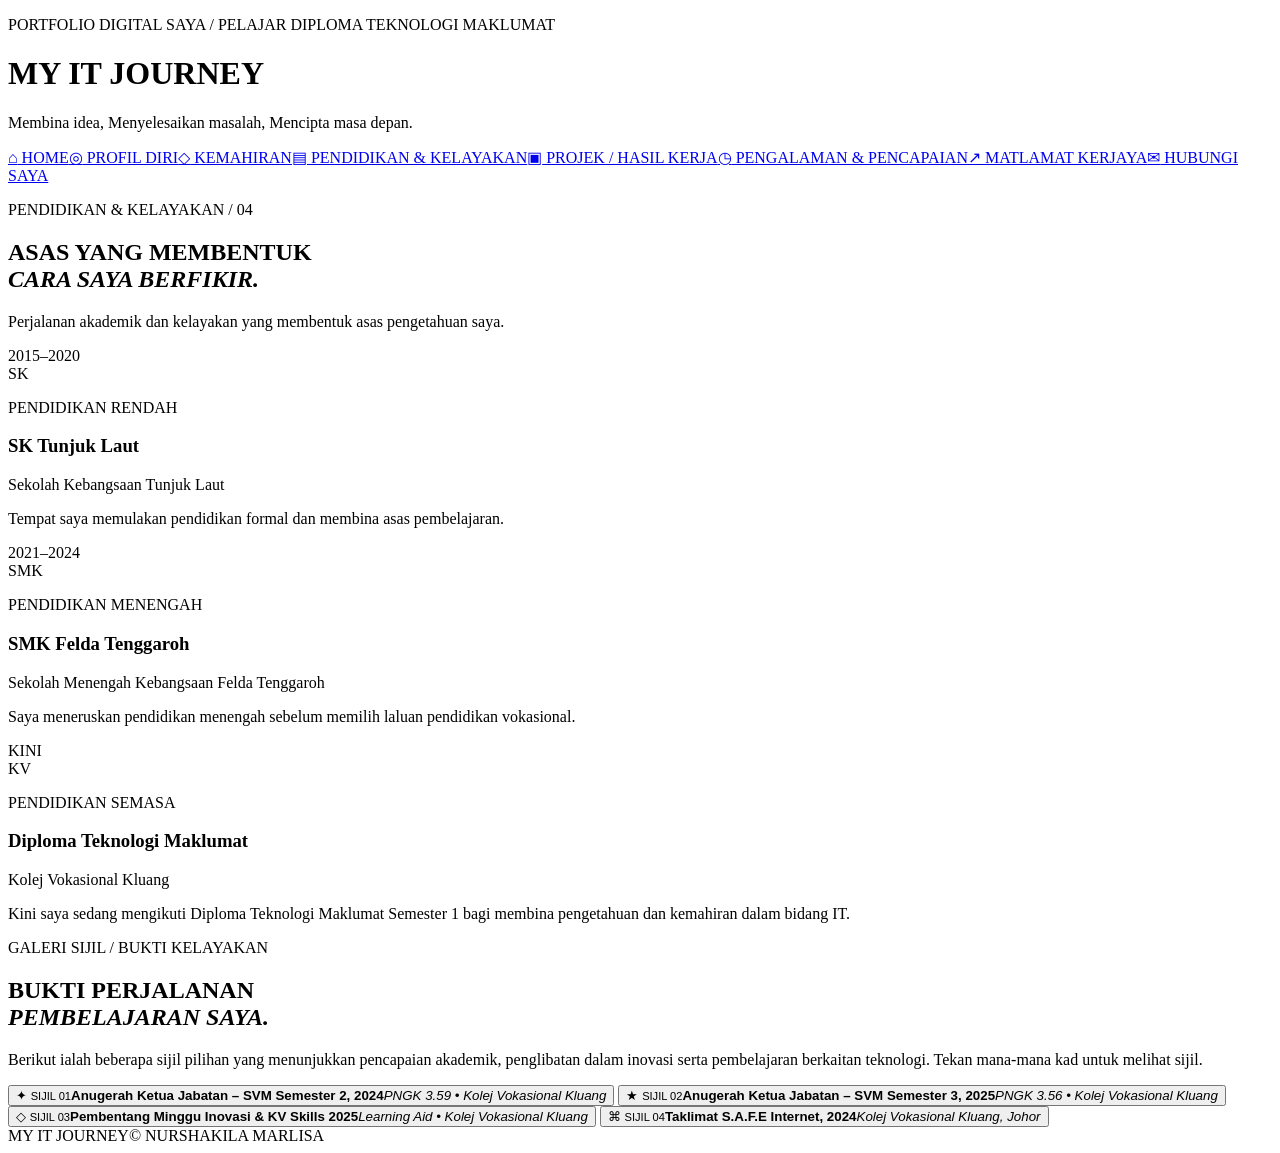
==== pendidikan.html @ 0b9fe122 "Upload My IT Journey portfolio" ====
<!DOCTYPE html>
<html lang="ms">
<head><meta charset="UTF-8"><meta name="viewport" content="width=device-width, initial-scale=1.0"><meta name="description" content="Pendidikan dan kelayakan MY IT JOURNEY."><title>MY IT JOURNEY | Pendidikan</title><script data-theme-bootstrap>
    try {
      const saved = localStorage.getItem('my-it-journey-theme');
      document.documentElement.dataset.theme = saved === 'dark' ? 'dark' : 'light';
    } catch (_) { document.documentElement.dataset.theme = 'light'; }
  </script>
  <link rel="stylesheet" href="css/style.css"></head>
<body>
  <!-- Banner dan navigasi konsisten -->
  <header class="site-banner"><div class="banner-grid"></div><div class="banner-content"><p class="eyebrow">PORTFOLIO DIGITAL SAYA / PELAJAR DIPLOMA TEKNOLOGI MAKLUMAT</p><h1>MY IT JOURNEY</h1><p class="banner-tagline">Membina idea, Menyelesaikan masalah, Mencipta masa depan.</p></div></header>
  <nav class="floating-nav" aria-label="Navigasi utama"><a href="index.html"><span>⌂</span> HOME</a><a href="profil.html"><span>◎</span> PROFIL DIRI</a><a href="kemahiran.html"><span>◇</span> KEMAHIRAN</a><a class="active" href="pendidikan.html"><span>▤</span> PENDIDIKAN &amp; KELAYAKAN</a><a href="projek.html"><span>▣</span> PROJEK / HASIL KERJA</a><a href="pengalaman.html"><span>◷</span> PENGALAMAN &amp; PENCAPAIAN</a><a href="kerjaya.html"><span>↗</span> MATLAMAT KERJAYA</a><a href="hubungi.html"><span>✉</span> HUBUNGI SAYA</a></nav>
  <main><section class="page-intro page-shell"><p class="section-kicker">PENDIDIKAN &amp; KELAYAKAN / 04</p><h2>ASAS YANG MEMBENTUK<br><em>CARA SAYA BERFIKIR.</em></h2><p class="lead narrow">Perjalanan akademik dan kelayakan yang membentuk asas pengetahuan saya.</p></section>
    <section class="page-shell timeline education-timeline">
      <article class="timeline-item"><span class="timeline-dot"></span><div class="timeline-year">2015–2020</div><div class="timeline-content certificate-card"><span class="certificate-mark">SK</span><p class="section-kicker">PENDIDIKAN RENDAH</p><h3>SK Tunjuk Laut</h3><p>Sekolah Kebangsaan Tunjuk Laut</p><p class="muted">Tempat saya memulakan pendidikan formal dan membina asas pembelajaran.</p></div></article>
      <article class="timeline-item"><span class="timeline-dot"></span><div class="timeline-year">2021–2024</div><div class="timeline-content certificate-card"><span class="certificate-mark">SMK</span><p class="section-kicker">PENDIDIKAN MENENGAH</p><h3>SMK Felda Tenggaroh</h3><p>Sekolah Menengah Kebangsaan Felda Tenggaroh</p><p class="muted">Saya meneruskan pendidikan menengah sebelum memilih laluan pendidikan vokasional.</p></div></article>
      <article class="timeline-item"><span class="timeline-dot"></span><div class="timeline-year">KINI</div><div class="timeline-content certificate-card"><span class="certificate-mark">KV</span><p class="section-kicker">PENDIDIKAN SEMASA</p><h3>Diploma Teknologi Maklumat</h3><p>Kolej Vokasional Kluang</p><p class="muted">Kini saya sedang mengikuti Diploma Teknologi Maklumat Semester 1 bagi membina pengetahuan dan kemahiran dalam bidang IT.</p></div></article>
    </section>
  
    <section class="page-shell certificate-gallery-section" aria-labelledby="certificateGalleryTitle">
      <div class="certificate-gallery-head">
        <div>
          <p class="section-kicker">GALERI SIJIL / BUKTI KELAYAKAN</p>
          <h2 id="certificateGalleryTitle">BUKTI PERJALANAN<br><em>PEMBELAJARAN SAYA.</em></h2>
        </div>
        <p class="lead">Berikut ialah beberapa sijil pilihan yang menunjukkan pencapaian akademik, penglibatan dalam inovasi serta pembelajaran berkaitan teknologi. Tekan mana-mana kad untuk melihat sijil.</p>
      </div>
      <div class="certificate-gallery-grid">
        <button class="certificate-preview-card" type="button" data-cert-preview data-cert-title="Anugerah Ketua Jabatan – SVM Semester 2, 2024" data-cert-kind="AKADEMIK" data-cert-image="images/cert-anugerah-ketua-jabatan-s2-2024.jpg" data-cert-desc="Anugerah bagi kecemerlangan akademik dalam Penilaian SVM Semester 2, 2024 dengan Purata Nilai Gred Kumulatif Keseluruhan 3.59.">
          <span class="certificate-preview-icon">✦</span>
          <span><small>SIJIL 01</small><strong>Anugerah Ketua Jabatan – SVM Semester 2, 2024</strong><em>PNGK 3.59 • Kolej Vokasional Kluang</em></span>
        </button>
        <button class="certificate-preview-card" type="button" data-cert-preview data-cert-title="Anugerah Ketua Jabatan – SVM Semester 3, 2025" data-cert-kind="AKADEMIK" data-cert-image="images/cert-anugerah-ketua-jabatan-s3-2025.jpg" data-cert-desc="Anugerah bagi kecemerlangan akademik dalam Penilaian SVM Semester 3, 2025 dengan Purata Nilai Gred Kumulatif Keseluruhan 3.56.">
          <span class="certificate-preview-icon">★</span>
          <span><small>SIJIL 02</small><strong>Anugerah Ketua Jabatan – SVM Semester 3, 2025</strong><em>PNGK 3.56 • Kolej Vokasional Kluang</em></span>
        </button>
        <button class="certificate-preview-card" type="button" data-cert-preview data-cert-title="Pembentang Minggu Inovasi &amp; KV Skills 2025" data-cert-kind="PENGHARGAAN" data-cert-image="images/cert-pembentang-kv-skills-2025.jpg" data-cert-desc="Sijil penghargaan sebagai pembentang sempena Minggu Inovasi dan KV Skills 2025 dalam bidang Learning Aid pada 23 hingga 26 Jun 2025.">
          <span class="certificate-preview-icon">◇</span>
          <span><small>SIJIL 03</small><strong>Pembentang Minggu Inovasi &amp; KV Skills 2025</strong><em>Learning Aid • Kolej Vokasional Kluang</em></span>
        </button>
        <button class="certificate-preview-card" type="button" data-cert-preview data-cert-title="Taklimat S.A.F.E Internet, 2024" data-cert-kind="TEKNOLOGI" data-cert-image="images/cert-safe-internet-2024.jpg" data-cert-desc="Penyertaan dalam Taklimat S.A.F.E Internet pada 17 Oktober 2024 yang berkaitan dengan keselamatan dan kesedaran penggunaan internet.">
          <span class="certificate-preview-icon">⌘</span>
          <span><small>SIJIL 04</small><strong>Taklimat S.A.F.E Internet, 2024</strong><em>Kolej Vokasional Kluang, Johor</em></span>
        </button>
      </div>
    </section>
  </main><footer class="site-footer"><div class="page-shell footer-inner"><span>MY IT JOURNEY</span><span>© <span data-year></span> NURSHAKILA MARLISA</span></div></footer><script src="js/language.js"></script><script src="js/script.js"></script>
</body></html>
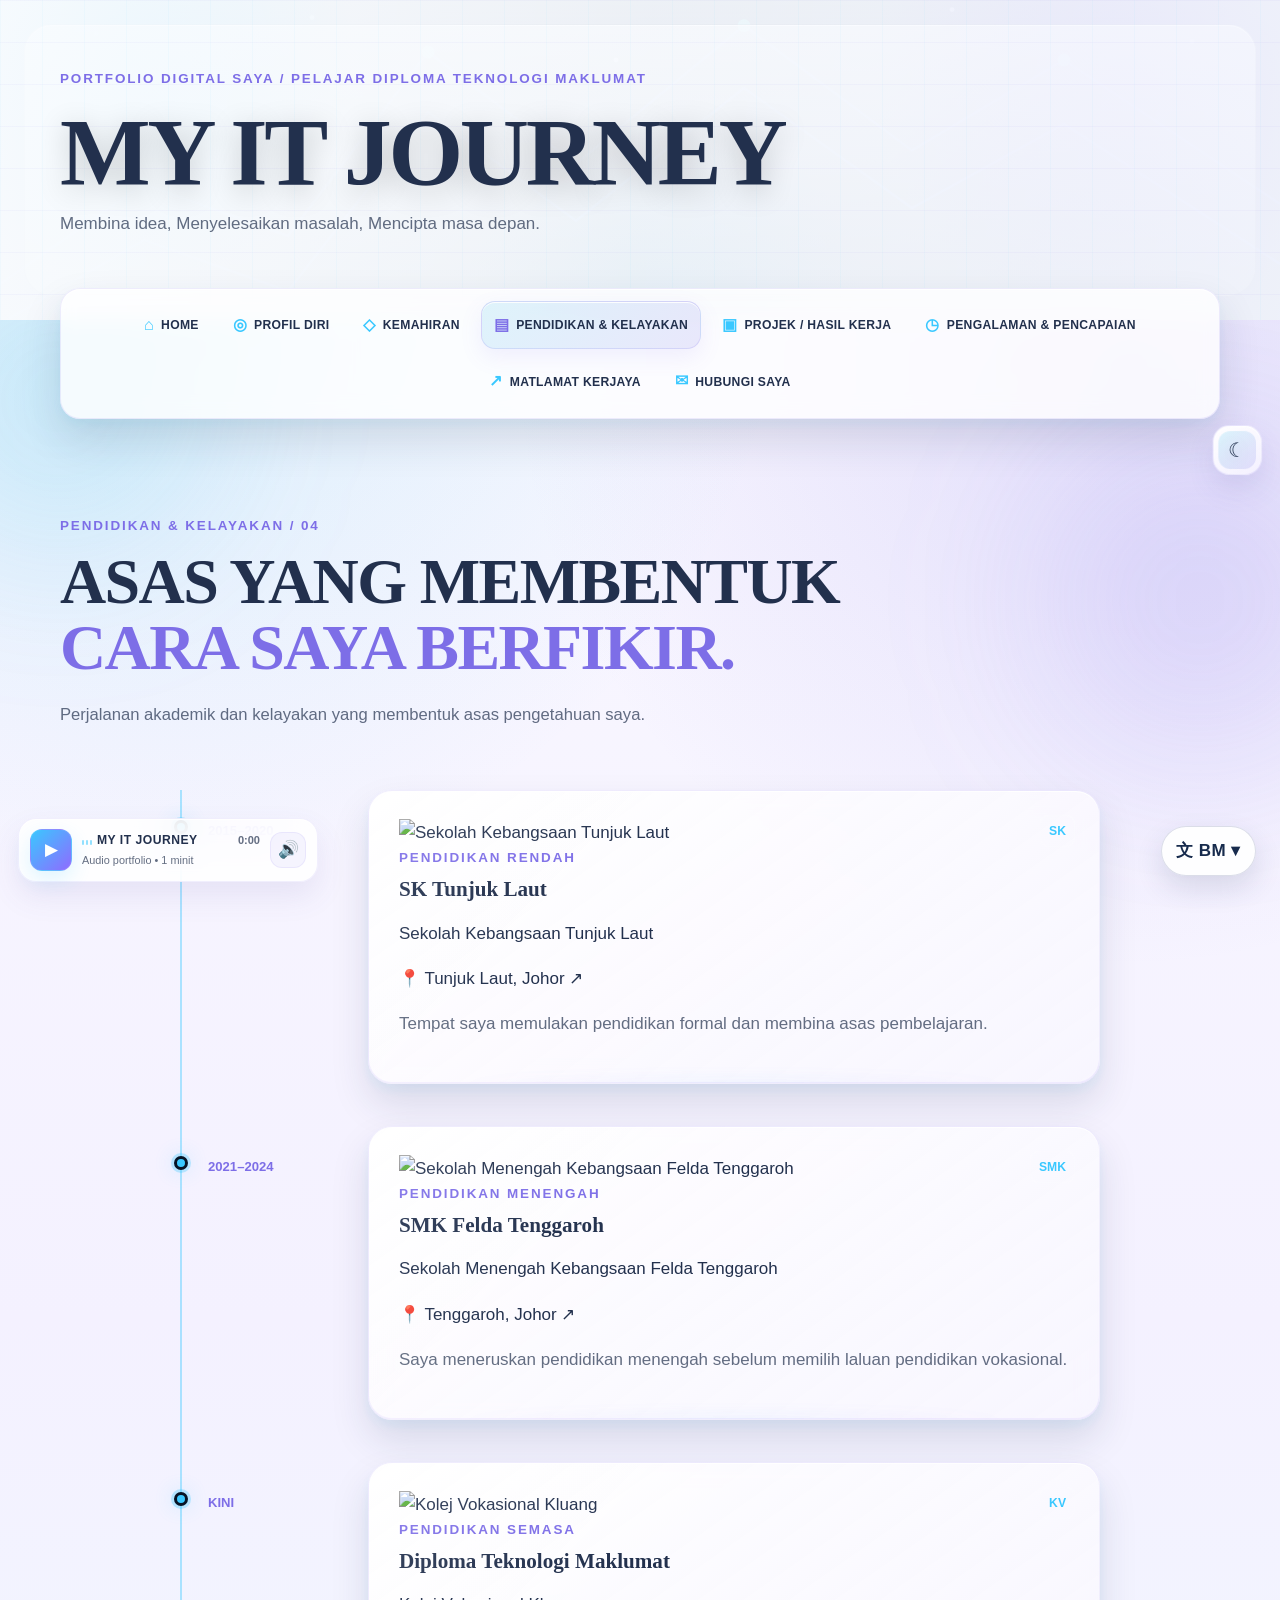
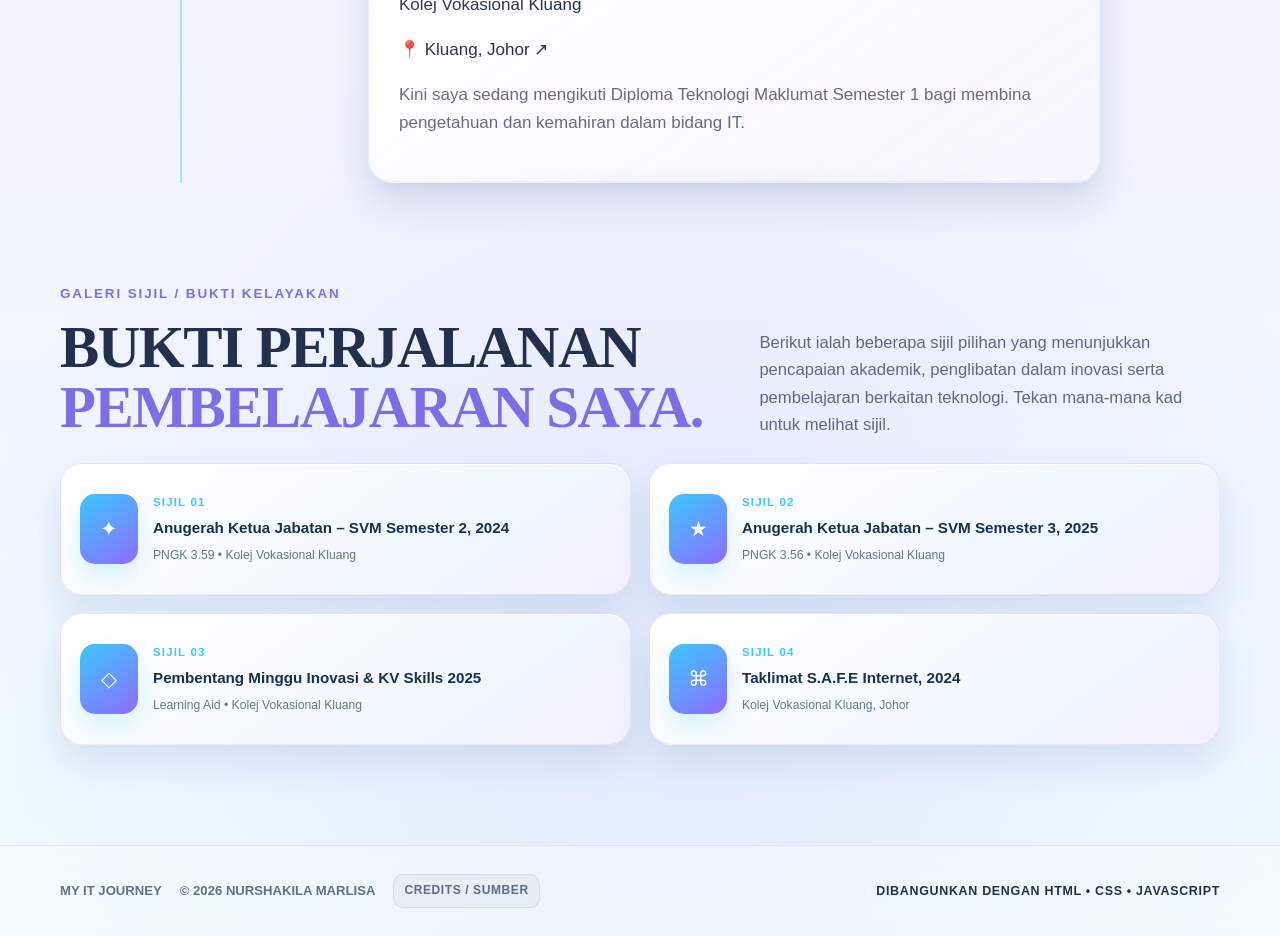
==== commit 6b0cfc2d: "Update bahagian pendidikan" ====
--- a/pendidikan.html
+++ b/pendidikan.html
@@ -13,9 +13,59 @@
   <nav class="floating-nav" aria-label="Navigasi utama"><a href="index.html"><span>⌂</span> HOME</a><a href="profil.html"><span>◎</span> PROFIL DIRI</a><a href="kemahiran.html"><span>◇</span> KEMAHIRAN</a><a class="active" href="pendidikan.html"><span>▤</span> PENDIDIKAN &amp; KELAYAKAN</a><a href="projek.html"><span>▣</span> PROJEK / HASIL KERJA</a><a href="pengalaman.html"><span>◷</span> PENGALAMAN &amp; PENCAPAIAN</a><a href="kerjaya.html"><span>↗</span> MATLAMAT KERJAYA</a><a href="hubungi.html"><span>✉</span> HUBUNGI SAYA</a></nav>
   <main><section class="page-intro page-shell"><p class="section-kicker">PENDIDIKAN &amp; KELAYAKAN / 04</p><h2>ASAS YANG MEMBENTUK<br><em>CARA SAYA BERFIKIR.</em></h2><p class="lead narrow">Perjalanan akademik dan kelayakan yang membentuk asas pengetahuan saya.</p></section>
     <section class="page-shell timeline education-timeline">
-      <article class="timeline-item"><span class="timeline-dot"></span><div class="timeline-year">2015–2020</div><div class="timeline-content certificate-card"><span class="certificate-mark">SK</span><p class="section-kicker">PENDIDIKAN RENDAH</p><h3>SK Tunjuk Laut</h3><p>Sekolah Kebangsaan Tunjuk Laut</p><p class="muted">Tempat saya memulakan pendidikan formal dan membina asas pembelajaran.</p></div></article>
-      <article class="timeline-item"><span class="timeline-dot"></span><div class="timeline-year">2021–2024</div><div class="timeline-content certificate-card"><span class="certificate-mark">SMK</span><p class="section-kicker">PENDIDIKAN MENENGAH</p><h3>SMK Felda Tenggaroh</h3><p>Sekolah Menengah Kebangsaan Felda Tenggaroh</p><p class="muted">Saya meneruskan pendidikan menengah sebelum memilih laluan pendidikan vokasional.</p></div></article>
-      <article class="timeline-item"><span class="timeline-dot"></span><div class="timeline-year">KINI</div><div class="timeline-content certificate-card"><span class="certificate-mark">KV</span><p class="section-kicker">PENDIDIKAN SEMASA</p><h3>Diploma Teknologi Maklumat</h3><p>Kolej Vokasional Kluang</p><p class="muted">Kini saya sedang mengikuti Diploma Teknologi Maklumat Semester 1 bagi membina pengetahuan dan kemahiran dalam bidang IT.</p></div></article>
+      <article class="timeline-item education-item">
+        <span class="timeline-dot"></span>
+        <div class="timeline-year">2015–2020</div>
+        <div class="timeline-content certificate-card education-card">
+          <span class="certificate-mark">SK</span>
+          <div class="education-image-wrap">
+            <img src="images/sk-tunjuk-laut.png" alt="Sekolah Kebangsaan Tunjuk Laut" class="education-image">
+          </div>
+          <div class="education-copy">
+            <p class="section-kicker">PENDIDIKAN RENDAH</p>
+            <h3>SK Tunjuk Laut</h3>
+            <p>Sekolah Kebangsaan Tunjuk Laut</p>
+            <a class="education-location" href="https://www.google.com/maps/place/SK+Tunjuk+Laut,+Kompleks+Pasir+Panjang+Kota+Tinggi,+86810/@2.0067808,103.9590073,17z/data=!4m6!3m5!1s0x31daeb7f4de040b9:0x2f2ecd2aea78443b!8m2!3d2.0067808!4d103.9590073!16s%2Fg%2F1216xf1x?hl=en&g_ep=Eg1tbF8yMDI2MDkwOF8wIOC7DCoASAJQAg%3D%3D" target="_blank" rel="noopener noreferrer">📍 Tunjuk Laut, Johor ↗</a>
+            <p class="muted">Tempat saya memulakan pendidikan formal dan membina asas pembelajaran.</p>
+          </div>
+        </div>
+      </article>
+
+      <article class="timeline-item education-item">
+        <span class="timeline-dot"></span>
+        <div class="timeline-year">2021–2024</div>
+        <div class="timeline-content certificate-card education-card">
+          <span class="certificate-mark">SMK</span>
+          <div class="education-image-wrap">
+            <img src="images/smk-felda-tenggaroh.png" alt="Sekolah Menengah Kebangsaan Felda Tenggaroh" class="education-image">
+          </div>
+          <div class="education-copy">
+            <p class="section-kicker">PENDIDIKAN MENENGAH</p>
+            <h3>SMK Felda Tenggaroh</h3>
+            <p>Sekolah Menengah Kebangsaan Felda Tenggaroh</p>
+            <a class="education-location" href="https://www.google.com/maps/place/Sekolah+Menengah+Kebangsaan+(FELDA)+Tenggaroh,+Jln+Bunga+Raya,+Felda+Tenggaroh+2,+86810+Mersing,+Johor/@2.0791484,103.9468756,17z/data=!4m6!3m5!1s0x31daea82dab72ebd:0xd5f2c01fc66dd6e0!8m2!3d2.0791484!4d103.9468756!16s%2Fg%2F1ptxfbc52?hl=en&g_ep=Eg1tbF8yMDI2MDkyMF8wIOC7DCoASAJQAg%3D%3D" target="_blank" rel="noopener noreferrer">📍 Tenggaroh, Johor ↗</a>
+            <p class="muted">Saya meneruskan pendidikan menengah sebelum memilih laluan pendidikan vokasional.</p>
+          </div>
+        </div>
+      </article>
+
+      <article class="timeline-item education-item">
+        <span class="timeline-dot"></span>
+        <div class="timeline-year">KINI</div>
+        <div class="timeline-content certificate-card education-card">
+          <span class="certificate-mark">KV</span>
+          <div class="education-image-wrap">
+            <img src="images/kolej-vokasional-kluang.png" alt="Kolej Vokasional Kluang" class="education-image">
+          </div>
+          <div class="education-copy">
+            <p class="section-kicker">PENDIDIKAN SEMASA</p>
+            <h3>Diploma Teknologi Maklumat</h3>
+            <p>Kolej Vokasional Kluang</p>
+            <a class="education-location" href="https://www.google.com/maps/place/Kolej+Vokasional+Kluang,+KM+3,+Jalan+Mengkibol,+Kampung+Mengkibol,+86000+Kluang,+Johor/@2.0018045,103.3234273,17z/data=!4m6!3m5!1s0x31d06e7aadbeac41:0x160a96bf4531838!8m2!3d2.0018045!4d103.3234273!16s%2Fg%2F1txnlzfb?hl=en&g_ep=Eg1tbF8yMDI2MDkyMF8wIOC7DCoASAJQAg%3D%3D" target="_blank" rel="noopener noreferrer">📍 Kluang, Johor ↗</a>
+            <p class="muted">Kini saya sedang mengikuti Diploma Teknologi Maklumat Semester 1 bagi membina pengetahuan dan kemahiran dalam bidang IT.</p>
+          </div>
+        </div>
+      </article>
     </section>
   
     <section class="page-shell certificate-gallery-section" aria-labelledby="certificateGalleryTitle">
--- a/css/style.css
+++ b/css/style.css
@@ -0,0 +1,4463 @@
+/* =====================================================
+   MY IT JOURNEY — Minimal 3D Tech Style
+   3 warna utama: Navy, Cyan, Violet
+   ===================================================== */
+:root {
+  --navy: #071426;
+  --cyan: #3ac8ff;
+  --violet: #8f6bff;
+  --white: #ffffff;
+  --ink: #e8f3ff;
+  --text-soft: rgba(232, 243, 255, 0.78);
+  --line: rgba(255, 255, 255, 0.11);
+  --glass: rgba(255, 255, 255, 0.08);
+  --glass-strong: rgba(255, 255, 255, 0.14);
+  --shadow: 0 18px 50px rgba(1, 9, 22, 0.46);
+  --shadow-soft: 0 12px 34px rgba(1, 9, 22, 0.32);
+  --radius: 24px;
+  --sans: "Segoe UI", Arial, sans-serif;
+  --heading: Georgia, "Times New Roman", serif;
+}
+
+* { box-sizing: border-box; }
+html { scroll-behavior: smooth; }
+body {
+  margin: 0;
+  min-height: 100vh;
+  color: var(--ink);
+  background:
+    radial-gradient(circle at 14% 12%, rgba(58, 200, 255, 0.22), transparent 24%),
+    radial-gradient(circle at 86% 18%, rgba(143, 107, 255, 0.20), transparent 22%),
+    radial-gradient(circle at 50% 88%, rgba(58, 200, 255, 0.12), transparent 28%),
+    linear-gradient(180deg, #071426 0%, #0a1630 55%, #08121f 100%);
+  font-family: var(--sans);
+  line-height: 1.65;
+}
+body::before,
+body::after {
+  content: "";
+  position: fixed;
+  inset: auto;
+  width: 320px;
+  height: 320px;
+  border-radius: 50%;
+  filter: blur(80px);
+  pointer-events: none;
+  z-index: -1;
+}
+body::before {
+  left: -100px;
+  top: 240px;
+  background: rgba(58, 200, 255, 0.16);
+}
+body::after {
+  right: -80px;
+  top: 440px;
+  background: rgba(143, 107, 255, 0.16);
+}
+
+img { display: block; max-width: 100%; }
+a { color: inherit; text-decoration: none; }
+button, input, textarea { font: inherit; }
+h1, h2, h3, h4, blockquote { font-family: var(--heading); }
+h1, h2, h3, p, a, strong { overflow-wrap: anywhere; }
+
+.page-shell { width: min(1160px, calc(100% - 48px)); margin-inline: auto; }
+
+/* Banner */
+.site-banner {
+  position: relative;
+  min-height: 320px;
+  overflow: hidden;
+  color: var(--white);
+  background:
+    radial-gradient(circle at 15% 20%, rgba(58, 200, 255, 0.20), transparent 18%),
+    radial-gradient(circle at 80% 26%, rgba(143, 107, 255, 0.22), transparent 20%),
+    linear-gradient(135deg, rgba(255, 255, 255, 0.05), rgba(255, 255, 255, 0.02)),
+    var(--navy) url('../images/banner.svg') center/cover no-repeat;
+}
+.site-banner::before {
+  content: "";
+  position: absolute;
+  inset: 24px;
+  border: 1px solid rgba(255,255,255,.08);
+  border-radius: 28px;
+  background: linear-gradient(180deg, rgba(255,255,255,.03), transparent);
+  box-shadow: inset 0 1px 0 rgba(255,255,255,.08);
+}
+.site-banner::after {
+  content: "";
+  position: absolute;
+  inset: 0;
+  background: linear-gradient(95deg, rgba(7,20,38,.95), rgba(7,20,38,.58), rgba(7,20,38,.90));
+}
+.banner-grid {
+  position: absolute;
+  inset: 0;
+  z-index: 1;
+  opacity: .16;
+  background-image:
+    linear-gradient(rgba(255,255,255,.18) 1px, transparent 1px),
+    linear-gradient(90deg, rgba(255,255,255,.18) 1px, transparent 1px);
+  background-size: 42px 42px;
+}
+.banner-content {
+  position: relative;
+  z-index: 2;
+  width: min(1160px, calc(100% - 48px));
+  margin: auto;
+  padding: 68px 0 68px;
+}
+.eyebrow, .section-kicker {
+  margin: 0;
+  color: var(--cyan);
+  font-size: .76rem;
+  font-weight: 800;
+  letter-spacing: .14em;
+  text-transform: uppercase;
+}
+.banner-content h1 {
+  margin: 18px 0 12px;
+  color: var(--white);
+  font-size: clamp(3rem, 8vw, 6rem);
+  line-height: .94;
+  letter-spacing: -.035em;
+  text-shadow: 0 6px 30px rgba(0,0,0,.20);
+}
+.banner-tagline { margin: 0; max-width: 700px; color: rgba(255,255,255,.82); }
+
+/* Floating navigation */
+.floating-nav {
+  position: sticky;
+  top: 12px;
+  z-index: 20;
+  display: flex;
+  flex-wrap: wrap;
+  justify-content: center;
+  gap: 8px;
+  width: min(1160px, calc(100% - 48px));
+  margin: -32px auto 0;
+  padding: 12px;
+  border: 1px solid rgba(255,255,255,.10);
+  border-radius: 20px;
+  background: rgba(8, 20, 36, 0.72);
+  box-shadow: var(--shadow);
+  backdrop-filter: blur(18px);
+}
+.floating-nav a {
+  display: inline-flex;
+  align-items: center;
+  gap: 7px;
+  min-height: 44px;
+  padding: 10px 12px;
+  border: 1px solid transparent;
+  border-radius: 14px;
+  color: rgba(232,243,255,.90);
+  font-size: .67rem;
+  font-weight: 800;
+  letter-spacing: .025em;
+  transition: transform .22s ease, background .22s ease, color .22s ease, border-color .22s ease, box-shadow .22s ease;
+}
+.floating-nav a span { color: var(--cyan); font-size: 1rem; }
+.floating-nav a:hover {
+  background: rgba(255,255,255,.08);
+  border-color: rgba(58,200,255,.22);
+  transform: translateY(-2px);
+  box-shadow: 0 10px 24px rgba(0,0,0,.16);
+}
+.floating-nav a.active {
+  color: var(--white);
+  border-color: rgba(255,255,255,.12);
+  background: linear-gradient(135deg, rgba(58,200,255,.24), rgba(143,107,255,.24));
+  box-shadow: inset 0 1px 0 rgba(255,255,255,.10);
+}
+.floating-nav a.active span { color: var(--white); }
+.nav-toggle {
+  display: none;
+  min-height: 42px;
+  padding: 9px 14px;
+  border: 1px solid rgba(255,255,255,.12);
+  border-radius: 12px;
+  color: var(--white);
+  background: linear-gradient(135deg, rgba(58,200,255,.26), rgba(143,107,255,.22));
+  font-weight: 800;
+  cursor: pointer;
+}
+
+main { overflow: hidden; }
+
+/* Shared typography */
+h2 {
+  margin: 12px 0 20px;
+  color: var(--white);
+  font-size: clamp(2.2rem, 5vw, 4.4rem);
+  line-height: 1.03;
+  letter-spacing: -.025em;
+}
+h2 em { color: var(--cyan); font-style: normal; }
+h3 { margin: 8px 0 12px; color: var(--white); font-size: 1.32rem; line-height: 1.2; }
+.lead { max-width: 760px; margin: 0; color: var(--text-soft); font-size: 1.04rem; }
+.narrow { max-width: 700px; }
+.muted { color: var(--text-soft) !important; }
+
+/* Generic glass cards */
+.info-card, .skill-panel, .goal-card, .project-card, .achievement-card, .contact-card, .contact-form, .certificate-card, .experience-card > div, .audio-panel {
+  border: 1px solid var(--line);
+  border-radius: var(--radius);
+  background: linear-gradient(180deg, rgba(255,255,255,.09), rgba(255,255,255,.05));
+  box-shadow: var(--shadow-soft);
+  backdrop-filter: blur(18px);
+  position: relative;
+  overflow: hidden;
+}
+.info-card::before, .skill-panel::before, .goal-card::before, .project-card::before, .achievement-card::before, .contact-card::before, .contact-form::before, .certificate-card::before, .experience-card > div::before, .audio-panel::before {
+  content: "";
+  position: absolute;
+  inset: 0;
+  background: linear-gradient(135deg, rgba(255,255,255,.12), transparent 35%);
+  pointer-events: none;
+}
+.info-card:hover, .skill-panel:hover, .goal-card:hover, .project-card:hover, .contact-card:hover, .certificate-card:hover, .experience-card > div:hover {
+  transform: translateY(-4px);
+  transition: transform .22s ease, box-shadow .22s ease, border-color .22s ease;
+  border-color: rgba(58,200,255,.18);
+  box-shadow: var(--shadow);
+}
+
+/* Home */
+.hero-section {
+  display: grid;
+  grid-template-columns: minmax(0, 1.08fr) minmax(300px, .92fr);
+  gap: 72px;
+  align-items: center;
+  padding-top: 96px;
+  padding-bottom: 88px;
+}
+.home-name {
+  margin: 12px 0 22px;
+  color: var(--white);
+  font-size: clamp(3rem, 7vw, 5.5rem);
+  font-weight: 700;
+  line-height: .95;
+}
+.hero-introduction { max-width: 700px; }
+.button-row { display: flex; flex-wrap: wrap; gap: 12px; margin-top: 30px; }
+.button {
+  display: inline-flex;
+  align-items: center;
+  justify-content: center;
+  gap: 12px;
+  min-height: 46px;
+  padding: 10px 18px;
+  border: 1px solid transparent;
+  border-radius: 14px;
+  cursor: pointer;
+  font-size: .76rem;
+  font-weight: 800;
+  letter-spacing: .025em;
+  transition: transform .2s ease, box-shadow .2s ease, background .2s ease, border-color .2s ease;
+}
+.button:hover { transform: translateY(-3px); box-shadow: var(--shadow-soft); }
+.button-primary {
+  color: var(--white);
+  background: linear-gradient(135deg, var(--cyan), var(--violet));
+  box-shadow: 0 12px 26px rgba(58,200,255,.16);
+}
+.button-quiet {
+  color: var(--ink);
+  border-color: rgba(255,255,255,.12);
+  background: rgba(255,255,255,.06);
+}
+.button-small { min-height: 40px; padding: 8px 13px; font-size: .70rem; }
+
+.profile-hero { max-width: 430px; margin-left: auto; }
+.image-frame { position: relative; overflow: hidden; border-radius: 30px; box-shadow: var(--shadow); }
+.profile-frame {
+  padding: 9px;
+  background: linear-gradient(135deg, rgba(58,200,255,.90), rgba(143,107,255,.90));
+}
+.profile-frame::before {
+  content: "";
+  position: absolute;
+  width: 120px;
+  height: 120px;
+  top: -28px;
+  right: -28px;
+  border-radius: 50%;
+  background: rgba(255,255,255,.18);
+  filter: blur(8px);
+}
+.profile-frame img {
+  width: 100%;
+  aspect-ratio: 4 / 5;
+  object-fit: cover;
+  border-radius: 22px;
+  background: #dfe8f8;
+}
+.name-plate {
+  display: flex;
+  align-items: center;
+  gap: 12px;
+  width: 90%;
+  margin: -24px auto 0;
+  position: relative;
+  z-index: 2;
+  padding: 14px 16px;
+  border: 1px solid rgba(255,255,255,.10);
+  border-radius: 16px;
+  background: rgba(8, 20, 36, 0.75);
+  box-shadow: var(--shadow-soft);
+  backdrop-filter: blur(18px);
+}
+.name-plate strong, .name-plate small { display: block; }
+.name-plate strong { font-size: .85rem; }
+.name-plate small { color: var(--text-soft); font-size: .70rem; }
+.status-dot {
+  flex: 0 0 auto;
+  width: 10px;
+  height: 10px;
+  border-radius: 50%;
+  background: var(--cyan);
+  box-shadow: 0 0 0 6px rgba(58,200,255,.15), 0 0 18px rgba(58,200,255,.38);
+}
+
+.statement-band {
+  position: relative;
+  border-top: 1px solid rgba(255,255,255,.06);
+  border-bottom: 1px solid rgba(255,255,255,.06);
+  background: linear-gradient(180deg, rgba(255,255,255,.06), rgba(255,255,255,.03));
+  backdrop-filter: blur(12px);
+}
+.statement-layout { position: relative; padding: 78px 0; }
+.statement-layout .section-kicker { color: var(--cyan); }
+.statement-layout blockquote {
+  max-width: 950px;
+  margin: 18px 0 0;
+  color: var(--white);
+  font-size: clamp(1.5rem, 3.1vw, 2.9rem);
+  font-weight: 700;
+  line-height: 1.16;
+}
+.line-mark { position: absolute; right: 0; bottom: 25px; color: var(--violet); font-size: 2rem; font-weight: 800; }
+
+.intro-grid {
+  display: grid;
+  grid-template-columns: 1fr 1fr;
+  gap: 56px;
+  padding-top: 90px;
+  padding-bottom: 88px;
+}
+.intro-text { align-self: end; max-width: 520px; color: var(--text-soft); }
+.text-link { display: inline-flex; gap: 10px; margin-top: 14px; padding-bottom: 4px; color: var(--cyan); border-bottom: 2px solid rgba(58,200,255,.45); font-weight: 800; }
+
+.audio-panel {
+  display: grid;
+  grid-template-columns: 1fr minmax(280px, 390px);
+  gap: 32px;
+  align-items: center;
+  margin-bottom: 92px;
+  padding: 30px;
+}
+.audio-panel h2 { margin: 7px 0 8px; font-size: 2.1rem; }
+.audio-panel p { margin: 0; color: var(--text-soft); }
+.audio-panel audio { width: 100%; filter: saturate(1.05); }
+
+/* Inner page intro */
+.page-intro, .career-hero { padding-top: 96px; padding-bottom: 62px; }
+
+/* Cards */
+.card-grid { display: grid; grid-template-columns: repeat(2, minmax(0, 1fr)); gap: 20px; padding-bottom: 96px; }
+.info-card, .skill-panel, .goal-card { padding: 28px; }
+.info-card { min-height: 270px; }
+.info-card p, .goal-card p { color: var(--text-soft); }
+.accent-card {
+  color: var(--white);
+  background: linear-gradient(145deg, rgba(58,200,255,.16), rgba(143,107,255,.18), rgba(255,255,255,.06));
+}
+.accent-card h3 { color: var(--white); }
+.accent-card p, .accent-card dt { color: rgba(255,255,255,.82); }
+.card-number { position: absolute; top: 22px; right: 24px; color: var(--cyan); font-size: .76rem; font-weight: 900; }
+.accent-card .card-number, .accent-card .section-kicker { color: var(--white); }
+.data-list { margin: 24px 0 0; }
+.data-list div { display: flex; justify-content: space-between; gap: 14px; padding: 9px 0; border-bottom: 1px solid rgba(255,255,255,.14); }
+.data-list dt { color: rgba(255,255,255,.72); }
+.data-list dd { margin: 0; text-align: right; font-weight: 700; }
+
+/* Skills */
+.skills-layout { display: grid; grid-template-columns: 1.2fr .8fr; gap: 20px; padding-bottom: 96px; }
+.skills-side { display: grid; gap: 20px; align-content: start; }
+.panel-heading { display: flex; justify-content: space-between; gap: 18px; margin-bottom: 22px; }
+.panel-index { color: var(--cyan); font-size: .72rem; font-weight: 800; }
+.skill-item { position: relative; padding: 15px 0 20px; border-bottom: 1px solid rgba(255,255,255,.10); }
+.skill-item:last-child { border-bottom: 0; }
+.skill-item > div { display: flex; justify-content: space-between; gap: 20px; align-items: center; min-height: 36px; }
+.skill-item strong { font-size: .95rem; }
+.skill-item span { color: var(--text-soft); font-size: .76rem; }
+.skill-item b { position: absolute; right: 0; top: 17px; color: var(--cyan); font-size: .72rem; }
+.skill-item i {
+  display: block;
+  height: 10px;
+  margin-top: 12px;
+  overflow: hidden;
+  border-radius: 999px;
+  background: rgba(255,255,255,.10);
+  box-shadow: inset 0 2px 4px rgba(0,0,0,.18);
+}
+.skill-item i::after {
+  content: "";
+  display: block;
+  width: var(--level);
+  height: 100%;
+  border-radius: inherit;
+  background: linear-gradient(90deg, var(--cyan), var(--violet));
+  box-shadow: 0 0 16px rgba(58,200,255,.24);
+}
+.skill-icon { display: inline-flex; min-width: 40px; color: var(--cyan) !important; font-weight: 900; }
+.tag-cloud { display: flex; flex-wrap: wrap; gap: 9px; margin-top: 16px; }
+.tag-cloud span, .project-tags span {
+  padding: 7px 10px;
+  border: 1px solid rgba(255,255,255,.10);
+  border-radius: 999px;
+  color: var(--ink);
+  background: rgba(255,255,255,.07);
+  font-size: .70rem;
+  font-weight: 700;
+}
+.soft-panel {
+  background: linear-gradient(180deg, rgba(255,255,255,.10), rgba(143,107,255,.08));
+}
+.clean-list { display: grid; grid-template-columns: 1fr 1fr; gap: 9px; margin: 18px 0 0; padding: 0; list-style: none; }
+.clean-list li {
+  padding: 9px 10px;
+  border-radius: 12px;
+  background: rgba(255,255,255,.07);
+  font-size: .84rem;
+  font-weight: 700;
+}
+.clean-list li::before { content: "+"; margin-right: 7px; color: var(--cyan); }
+
+/* Education */
+.timeline { max-width: 920px; padding-bottom: 100px; }
+.timeline-item { display: grid; grid-template-columns: 130px 1fr; gap: 30px; position: relative; padding: 0 0 42px 26px; border-left: 2px solid rgba(58,200,255,.40); }
+.timeline-item:last-child { padding-bottom: 0; }
+.timeline-dot {
+  position: absolute;
+  left: -8px;
+  top: 30px;
+  width: 14px;
+  height: 14px;
+  border: 3px solid var(--navy);
+  border-radius: 50%;
+  background: var(--cyan);
+  box-shadow: 0 0 0 3px rgba(58,200,255,.30), 0 0 20px rgba(58,200,255,.30);
+}
+.timeline-year { padding-top: 30px; color: var(--cyan); font-size: .82rem; font-weight: 900; }
+.certificate-card { position: relative; padding: 28px 30px; }
+.certificate-mark {
+  position: absolute;
+  top: 24px;
+  right: 24px;
+  padding: 5px 8px;
+  border: 1px solid rgba(255,255,255,.10);
+  border-radius: 8px;
+  color: var(--cyan);
+  font-size: .65rem;
+  font-weight: 900;
+  background: rgba(255,255,255,.06);
+}
+
+/* Projects */
+.project-grid { display: grid; grid-template-columns: repeat(3, minmax(0, 1fr)); gap: 20px; padding-bottom: 96px; }
+.project-card { overflow: hidden; transition: transform .22s ease, box-shadow .22s ease; }
+.project-card:hover, .project-card:focus-visible { transform: translateY(-6px); box-shadow: var(--shadow); outline: none; }
+.project-image { position: relative; overflow: hidden; aspect-ratio: 16 / 10; background: rgba(255,255,255,.04); }
+.project-image img { width: 100%; height: 100%; object-fit: cover; transition: transform .35s ease; }
+.project-card:hover .project-image img { transform: scale(1.04); }
+.project-image > span {
+  position: absolute;
+  left: 14px;
+  bottom: 14px;
+  padding: 6px 9px;
+  border-radius: 8px;
+  color: var(--white);
+  background: rgba(8,20,36,.82);
+  font-size: .66rem;
+  font-weight: 900;
+  border: 1px solid rgba(255,255,255,.08);
+}
+.project-body { padding: 24px; }
+.project-body p { color: var(--text-soft); }
+.project-tags { display: flex; flex-wrap: wrap; gap: 7px; margin: 18px 0; }
+.project-extra { margin-top: 18px; padding-top: 16px; border-top: 1px solid rgba(255,255,255,.10); }
+
+/* Experience */
+.experience-grid { display: grid; grid-template-columns: 1fr 340px; gap: 24px; align-items: start; padding-bottom: 100px; }
+.experience-timeline { display: grid; gap: 16px; }
+.experience-item { display: grid; grid-template-columns: 90px 1fr; gap: 16px; align-items: start; }
+.experience-year { padding-top: 24px; color: var(--cyan); font-size: .78rem; font-weight: 900; }
+.experience-card > div { padding: 24px; }
+.achievement-badge {
+  display: inline-flex;
+  padding: 5px 9px;
+  border-radius: 999px;
+  color: var(--white);
+  background: linear-gradient(135deg, rgba(58,200,255,.22), rgba(143,107,255,.18));
+  font-size: .64rem;
+  font-weight: 900;
+}
+.achievement-feature {
+  position: sticky;
+  top: 95px;
+  padding: 30px;
+  color: var(--white);
+  background: linear-gradient(145deg, rgba(58,200,255,.18), rgba(143,107,255,.16), rgba(255,255,255,.06));
+}
+.achievement-feature h3 { color: var(--white); }
+.achievement-feature p { color: rgba(255,255,255,.80); }
+.achievement-feature .card-number { color: var(--white); }
+
+/* Career */
+.career-pathway { display: grid; grid-template-columns: 1fr 330px; gap: 50px; align-items: center; }
+.career-orbit {
+  position: relative;
+  display: grid;
+  place-items: center;
+  width: 280px;
+  height: 280px;
+  margin-left: auto;
+  border: 1px solid rgba(255,255,255,.10);
+  border-radius: 50%;
+  background: radial-gradient(circle at 30% 30%, rgba(255,255,255,.14), rgba(255,255,255,.05));
+  box-shadow: var(--shadow-soft), inset 0 1px 0 rgba(255,255,255,.12);
+}
+.career-orbit::before {
+  content: "";
+  position: absolute;
+  inset: 34px;
+  border: 1px solid rgba(58,200,255,.32);
+  border-radius: 50%;
+}
+.career-orbit b { color: var(--cyan); font-size: 4rem; text-shadow: 0 0 18px rgba(58,200,255,.24); }
+.career-orbit span {
+  position: absolute;
+  padding: 6px 9px;
+  border: 1px solid rgba(255,255,255,.10);
+  border-radius: 999px;
+  color: var(--white);
+  background: rgba(8, 20, 36, 0.80);
+  font-size: .65rem;
+  font-weight: 900;
+}
+.career-orbit span:nth-child(1) { top: 14px; }
+.career-orbit span:nth-child(2) { right: -6px; bottom: 52px; }
+.career-orbit span:nth-child(3) { left: -6px; bottom: 52px; }
+.goals-grid { display: grid; grid-template-columns: repeat(3, minmax(0,1fr)); gap: 20px; padding-bottom: 100px; }
+.goal-card { min-height: 260px; }
+.goal-index { position: absolute; right: 22px; top: 20px; color: var(--cyan); font-weight: 900; }
+.pathway-badge {
+  display: inline-flex;
+  margin-bottom: 18px;
+  padding: 5px 8px;
+  border-radius: 999px;
+  color: var(--white);
+  background: linear-gradient(135deg, rgba(58,200,255,.22), rgba(143,107,255,.18));
+  font-size: .62rem;
+  font-weight: 900;
+}
+.goal-card.highlighted {
+  color: var(--white);
+  background: linear-gradient(145deg, rgba(58,200,255,.22), rgba(143,107,255,.18), rgba(255,255,255,.08));
+}
+.goal-card.highlighted h3 { color: var(--white); }
+.goal-card.highlighted p { color: rgba(255,255,255,.84); }
+.goal-card.highlighted .section-kicker, .goal-card.highlighted .goal-index { color: var(--white); }
+
+/* Contact */
+.contact-layout { display: grid; grid-template-columns: .9fr 1.1fr; gap: 26px; padding-bottom: 100px; }
+.contact-details { display: grid; gap: 12px; align-content: start; }
+.contact-line { display: flex; align-items: center; gap: 14px; padding: 17px 18px; transition: transform .2s ease, border-color .2s ease; }
+.contact-line:hover { transform: translateX(4px); border-color: rgba(58,200,255,.30); }
+.contact-line > span {
+  display: grid;
+  flex: 0 0 42px;
+  width: 42px;
+  height: 42px;
+  place-items: center;
+  border-radius: 12px;
+  color: var(--white);
+  background: linear-gradient(135deg, var(--cyan), var(--violet));
+}
+.contact-line small, .contact-line strong { display: block; }
+.contact-line small { color: var(--text-soft); font-size: .64rem; font-weight: 800; }
+.contact-line strong { font-size: .86rem; }
+.contact-note { margin: 10px 0 0; }
+.contact-form { padding: 28px; }
+.contact-form label { display: block; margin: 14px 0 6px; font-size: .80rem; font-weight: 800; color: var(--white); }
+.contact-form input, .contact-form textarea {
+  width: 100%;
+  border: 1px solid rgba(255,255,255,.10);
+  border-radius: 12px;
+  padding: 12px 13px;
+  color: var(--ink);
+  background: rgba(255,255,255,.06);
+  outline: none;
+}
+.contact-form input::placeholder, .contact-form textarea::placeholder { color: rgba(232,243,255,.46); }
+.contact-form input:focus, .contact-form textarea:focus {
+  border-color: rgba(58,200,255,.44);
+  box-shadow: 0 0 0 3px rgba(58,200,255,.10);
+}
+.field-error { display: block; min-height: 18px; margin-top: 3px; color: var(--cyan); font-size: .72rem; }
+.form-status { min-height: 24px; color: var(--text-soft); font-size: .78rem; }
+
+/* Footer */
+.site-footer {
+  border-top: 1px solid rgba(255,255,255,.08);
+  background: rgba(255,255,255,.02);
+  backdrop-filter: blur(10px);
+}
+.footer-inner {
+  display: flex;
+  justify-content: space-between;
+  gap: 18px;
+  padding-top: 28px;
+  padding-bottom: 28px;
+  color: var(--text-soft);
+  font-size: .72rem;
+  font-weight: 700;
+}
+
+/* Motion */
+.scroll-reveal, .scroll-image, .scroll-bar { opacity: 0; transform: translateY(16px); transition: opacity .6s ease, transform .6s ease; }
+.scroll-image { transform: scale(.97); }
+.scroll-reveal.is-visible, .scroll-image.is-visible, .scroll-bar.is-visible { opacity: 1; transform: none; }
+@media (prefers-reduced-motion: reduce) { * { scroll-behavior: auto !important; animation: none !important; transition: none !important; } }
+
+/* Responsive */
+@media (max-width: 980px) {
+  .hero-section, .skills-layout, .experience-grid, .career-pathway, .contact-layout { grid-template-columns: 1fr; }
+  .profile-hero { margin: 0 auto; }
+  .project-grid, .goals-grid { grid-template-columns: repeat(2, minmax(0,1fr)); }
+  .career-orbit { margin: 0 auto; }
+  .achievement-feature { position: static; }
+}
+
+@media (max-width: 760px) {
+  .page-shell, .banner-content, .floating-nav { width: min(100% - 28px, 1160px); }
+  .site-banner { min-height: 270px; }
+  .site-banner::before { inset: 16px; }
+  .banner-content { padding: 42px 0 54px; }
+  .floating-nav { position: relative; top: auto; display: grid; grid-template-columns: 1fr; margin-top: -24px; }
+  .nav-toggle { display: block; width: 100%; }
+  .floating-nav > a { display: none; width: 100%; }
+  .floating-nav.menu-open > a { display: flex; }
+  .hero-section { gap: 44px; padding-top: 70px; padding-bottom: 70px; }
+  .intro-grid, .audio-panel, .card-grid, .project-grid, .goals-grid { grid-template-columns: 1fr; }
+  .page-intro, .career-hero { padding-top: 70px; }
+  .timeline-item { grid-template-columns: 1fr; gap: 8px; padding-left: 22px; }
+  .timeline-year { padding-top: 0; }
+  .experience-item { grid-template-columns: 1fr; gap: 6px; }
+  .experience-year { padding-top: 0; }
+  .clean-list { grid-template-columns: 1fr; }
+  .footer-inner { flex-direction: column; }
+}
+
+/* Custom audio player — rupa konsisten dalam Live Server / Chrome */
+.audio-copy { position: relative; z-index: 1; }
+.custom-audio {
+  position: relative;
+  z-index: 1;
+  display: grid;
+  grid-template-columns: 54px minmax(0, 1fr) 44px;
+  gap: 14px;
+  align-items: center;
+  padding: 16px;
+  border: 1px solid rgba(255,255,255,.11);
+  border-radius: 20px;
+  background: linear-gradient(145deg, rgba(255,255,255,.10), rgba(255,255,255,.05));
+  box-shadow: inset 0 1px 0 rgba(255,255,255,.10), 0 14px 32px rgba(0,0,0,.20);
+}
+.audio-play,
+.audio-mute {
+  display: grid;
+  place-items: center;
+  border: 1px solid rgba(255,255,255,.12);
+  color: var(--white);
+  cursor: pointer;
+  transition: transform .2s ease, box-shadow .2s ease, background .2s ease;
+}
+.audio-play {
+  width: 54px;
+  height: 54px;
+  border-radius: 18px;
+  background: linear-gradient(135deg, var(--cyan), var(--violet));
+  box-shadow: 0 10px 24px rgba(58,200,255,.18);
+  font-size: 1.05rem;
+}
+.audio-mute {
+  width: 44px;
+  height: 44px;
+  border-radius: 14px;
+  background: rgba(255,255,255,.07);
+}
+.audio-play:hover,
+.audio-mute:hover { transform: translateY(-2px); box-shadow: 0 12px 28px rgba(0,0,0,.22); }
+.audio-main { min-width: 0; }
+.audio-meta { display: flex; justify-content: space-between; gap: 12px; align-items: center; margin-bottom: 9px; }
+.audio-meta strong { font-size: .72rem; letter-spacing: .10em; }
+.audio-meta span { color: var(--text-soft); font-size: .70rem; white-space: nowrap; }
+.audio-progress {
+  width: 100%;
+  height: 7px;
+  margin: 0;
+  accent-color: var(--cyan);
+  cursor: pointer;
+}
+@media (max-width: 760px) {
+  .custom-audio { grid-template-columns: 50px minmax(0, 1fr) 42px; padding: 13px; }
+  .audio-play { width: 50px; height: 50px; }
+  .audio-meta { align-items: flex-start; flex-direction: column; gap: 2px; }
+}
+
+/* =====================================================
+   BUBBLE CURSOR + BUBBLE PAGE TRANSITION
+   Desktop sahaja untuk cursor; transition berjalan pada semua device.
+   ===================================================== */
+
+/* Bubble cursor */
+.bubble-cursor {
+  position: fixed;
+  left: 0;
+  top: 0;
+  z-index: 10020;
+  width: 28px;
+  height: 28px;
+  margin: -14px 0 0 -14px;
+  border: 1px solid rgba(255,255,255,.46);
+  border-radius: 50%;
+  background:
+    radial-gradient(circle at 34% 30%, rgba(255,255,255,.62) 0 8%, transparent 10%),
+    linear-gradient(145deg, rgba(58,200,255,.23), rgba(143,107,255,.20));
+  box-shadow:
+    inset -4px -6px 12px rgba(143,107,255,.13),
+    inset 4px 4px 10px rgba(255,255,255,.15),
+    0 6px 18px rgba(58,200,255,.16);
+  backdrop-filter: blur(3px);
+  pointer-events: none;
+  opacity: 0;
+  transform: scale(.75);
+  transition: width .18s ease, height .18s ease, margin .18s ease,
+              opacity .18s ease, transform .18s ease, border-color .18s ease,
+              background .18s ease;
+}
+.bubble-cursor::after {
+  content: "";
+  position: absolute;
+  left: 50%;
+  top: 50%;
+  width: 4px;
+  height: 4px;
+  border-radius: 50%;
+  background: var(--white);
+  box-shadow: 0 0 8px rgba(255,255,255,.72);
+  transform: translate(-50%, -50%);
+}
+.bubble-cursor.is-visible { opacity: 1; transform: scale(1); }
+.bubble-cursor.is-active {
+  width: 48px;
+  height: 48px;
+  margin: -24px 0 0 -24px;
+  border-color: rgba(58,200,255,.60);
+  background:
+    radial-gradient(circle at 34% 30%, rgba(255,255,255,.70) 0 7%, transparent 9%),
+    linear-gradient(145deg, rgba(58,200,255,.32), rgba(143,107,255,.29));
+}
+.bubble-cursor.is-clicking { transform: scale(.78); }
+
+@media (hover: hover) and (pointer: fine) {
+  body,
+  a,
+  button,
+  .project-card,
+  input[type="range"] { cursor: none !important; }
+  input,
+  textarea { cursor: text; }
+}
+
+/* Page transition overlay */
+.page-transition {
+  position: fixed;
+  inset: 0;
+  z-index: 10000;
+  overflow: hidden;
+  pointer-events: none;
+  opacity: 0;
+  visibility: hidden;
+}
+.page-transition.is-running {
+  opacity: 1;
+  visibility: visible;
+}
+.transition-bubble {
+  position: absolute;
+  left: var(--transition-x, 50%);
+  top: var(--transition-y, 50%);
+  width: 28px;
+  height: 28px;
+  border-radius: 50%;
+  transform: translate(-50%, -50%) scale(0);
+  will-change: transform;
+}
+.transition-bubble.b1 {
+  background: rgba(58,200,255,.70);
+  box-shadow: 0 0 50px rgba(58,200,255,.38);
+}
+.transition-bubble.b2 {
+  width: 34px;
+  height: 34px;
+  background: rgba(143,107,255,.70);
+  box-shadow: 0 0 60px rgba(143,107,255,.34);
+}
+.transition-bubble.b3 {
+  width: 40px;
+  height: 40px;
+  background:
+    radial-gradient(circle at 30% 25%, rgba(255,255,255,.20), transparent 20%),
+    linear-gradient(145deg, #0a1930, #071426 72%);
+  box-shadow: 0 0 80px rgba(2,10,24,.62);
+}
+.page-transition.is-running .b1 { animation: bubbleExpand .58s cubic-bezier(.22,.72,.22,1) forwards; }
+.page-transition.is-running .b2 { animation: bubbleExpand .62s .05s cubic-bezier(.22,.72,.22,1) forwards; }
+.page-transition.is-running .b3 { animation: bubbleExpand .66s .10s cubic-bezier(.22,.72,.22,1) forwards; }
+
+.transition-copy {
+  position: absolute;
+  inset: 0;
+  display: grid;
+  place-items: center;
+  padding: 24px;
+  text-align: center;
+  color: var(--white);
+  opacity: 0;
+  transform: translateY(8px);
+}
+.page-transition.is-running .transition-copy {
+  animation: transitionCopyIn .28s .34s ease forwards;
+}
+.transition-copy span {
+  display: block;
+  margin-bottom: 8px;
+  color: var(--cyan);
+  font-size: .68rem;
+  font-weight: 900;
+  letter-spacing: .18em;
+  text-transform: uppercase;
+}
+.transition-copy strong {
+  display: block;
+  font-family: var(--heading);
+  font-size: clamp(1.45rem, 4vw, 2.8rem);
+  line-height: 1.05;
+  letter-spacing: -.02em;
+}
+
+@keyframes bubbleExpand {
+  from { transform: translate(-50%, -50%) scale(0); }
+  to { transform: translate(-50%, -50%) scale(90); }
+}
+@keyframes transitionCopyIn {
+  to { opacity: 1; transform: translateY(0); }
+}
+
+/* Masuk halaman baru dengan lembut */
+body.page-enter main,
+body.page-enter .site-banner,
+body.page-enter .floating-nav,
+body.page-enter .site-footer {
+  animation: pageEnter .45s ease both;
+}
+body.page-enter .floating-nav { animation-delay: .05s; }
+body.page-enter main { animation-delay: .09s; }
+@keyframes pageEnter {
+  from { opacity: 0; transform: translateY(8px) scale(.995); }
+  to { opacity: 1; transform: none; }
+}
+
+@media (prefers-reduced-motion: reduce) {
+  .page-transition,
+  .transition-bubble,
+  .transition-copy,
+  body.page-enter main,
+  body.page-enter .site-banner,
+  body.page-enter .floating-nav,
+  body.page-enter .site-footer {
+    animation: none !important;
+    transition: none !important;
+  }
+}
+
+/* =====================================================
+   DUAL THEME — DARK / LIGHT POP 3D
+   ===================================================== */
+html { color-scheme: dark; }
+html[data-theme="light"] { color-scheme: light; }
+
+/* Floating theme switch */
+.theme-toggle {
+  position: relative;
+  display: inline-flex;
+  align-items: center;
+  gap: 9px;
+  min-height: 44px;
+  padding: 9px 13px;
+  border: 1px solid rgba(255,255,255,.12);
+  border-radius: 14px;
+  color: var(--white);
+  background: linear-gradient(145deg, rgba(255,255,255,.10), rgba(255,255,255,.04));
+  box-shadow: inset 0 1px 0 rgba(255,255,255,.12), 0 8px 20px rgba(0,0,0,.14);
+  cursor: pointer;
+  font-size: .67rem;
+  font-weight: 900;
+  letter-spacing: .04em;
+  overflow: hidden;
+  transition: transform .22s ease, box-shadow .22s ease, background .22s ease;
+}
+.theme-toggle::before {
+  content: "";
+  position: absolute;
+  width: 34px;
+  height: 34px;
+  left: -12px;
+  top: -14px;
+  border-radius: 50%;
+  background: rgba(58,200,255,.22);
+  filter: blur(4px);
+}
+.theme-toggle:hover { transform: translateY(-2px) rotateX(4deg); box-shadow: 0 13px 28px rgba(0,0,0,.20); }
+.theme-toggle .theme-icon { position: relative; z-index: 1; font-size: 1rem; }
+.theme-toggle .theme-label { position: relative; z-index: 1; }
+
+/* Light theme — bright, pop-up, still IT */
+html[data-theme="light"] body {
+  color: #17304f;
+  background:
+    radial-gradient(circle at 12% 10%, rgba(58,200,255,.26), transparent 24%),
+    radial-gradient(circle at 88% 12%, rgba(143,107,255,.22), transparent 23%),
+    radial-gradient(circle at 50% 88%, rgba(58,200,255,.14), transparent 28%),
+    linear-gradient(180deg, #f8fbff 0%, #eef6ff 46%, #f7f2ff 100%);
+}
+html[data-theme="light"] body::before { background: rgba(58,200,255,.21); }
+html[data-theme="light"] body::after { background: rgba(143,107,255,.18); }
+
+html[data-theme="light"] .site-banner {
+  color: #17304f;
+  background:
+    radial-gradient(circle at 16% 18%, rgba(58,200,255,.36), transparent 20%),
+    radial-gradient(circle at 82% 26%, rgba(143,107,255,.30), transparent 22%),
+    linear-gradient(135deg, rgba(255,255,255,.92), rgba(233,246,255,.78)),
+    #eef7ff url('../images/banner.svg') center/cover no-repeat;
+}
+html[data-theme="light"] .site-banner::before {
+  border-color: rgba(23,48,79,.08);
+  background: linear-gradient(180deg, rgba(255,255,255,.52), rgba(255,255,255,.12));
+  box-shadow: inset 0 1px 0 rgba(255,255,255,.85), 0 20px 45px rgba(63,105,160,.08);
+}
+html[data-theme="light"] .site-banner::after {
+  background: linear-gradient(95deg, rgba(246,251,255,.96), rgba(246,251,255,.70), rgba(243,248,255,.92));
+}
+html[data-theme="light"] .banner-grid {
+  opacity: .18;
+  background-image:
+    linear-gradient(rgba(38,86,126,.18) 1px, transparent 1px),
+    linear-gradient(90deg, rgba(38,86,126,.18) 1px, transparent 1px);
+}
+html[data-theme="light"] .banner-content h1,
+html[data-theme="light"] h2,
+html[data-theme="light"] h3,
+html[data-theme="light"] .home-name { color: #102a47; }
+html[data-theme="light"] .banner-tagline,
+html[data-theme="light"] .lead,
+html[data-theme="light"] .muted,
+html[data-theme="light"] .intro-text,
+html[data-theme="light"] .audio-panel p,
+html[data-theme="light"] .info-card p,
+html[data-theme="light"] .goal-card p,
+html[data-theme="light"] .project-body p,
+html[data-theme="light"] .name-plate small,
+html[data-theme="light"] .contact-line small,
+html[data-theme="light"] .form-status { color: rgba(23,48,79,.72) !important; }
+html[data-theme="light"] .eyebrow,
+html[data-theme="light"] .section-kicker,
+html[data-theme="light"] h2 em,
+html[data-theme="light"] .text-link,
+html[data-theme="light"] .panel-index,
+html[data-theme="light"] .skill-item b,
+html[data-theme="light"] .skill-icon,
+html[data-theme="light"] .timeline-year,
+html[data-theme="light"] .goal-index,
+html[data-theme="light"] .card-number { color: #168fc9 !important; }
+
+html[data-theme="light"] .floating-nav {
+  border-color: rgba(23,48,79,.10);
+  background: rgba(255,255,255,.76);
+  box-shadow: 0 22px 45px rgba(64,107,163,.16), inset 0 1px 0 rgba(255,255,255,.94);
+}
+html[data-theme="light"] .floating-nav a { color: #17304f; }
+html[data-theme="light"] .floating-nav a:hover {
+  background: rgba(58,200,255,.10);
+  border-color: rgba(58,200,255,.28);
+}
+html[data-theme="light"] .floating-nav a.active {
+  color: #102a47;
+  border-color: rgba(58,200,255,.22);
+  background: linear-gradient(135deg, rgba(58,200,255,.22), rgba(143,107,255,.16));
+  box-shadow: 0 8px 22px rgba(66,118,183,.12), inset 0 1px 0 rgba(255,255,255,.80);
+}
+html[data-theme="light"] .floating-nav a.active span { color: #168fc9; }
+html[data-theme="light"] .theme-toggle,
+html[data-theme="light"] .nav-toggle {
+  color: #17304f;
+  border-color: rgba(23,48,79,.10);
+  background: linear-gradient(145deg, rgba(255,255,255,.92), rgba(226,242,255,.80));
+  box-shadow: 0 8px 22px rgba(64,107,163,.13), inset 0 1px 0 rgba(255,255,255,.95);
+}
+
+html[data-theme="light"] .info-card,
+html[data-theme="light"] .skill-panel,
+html[data-theme="light"] .goal-card,
+html[data-theme="light"] .project-card,
+html[data-theme="light"] .achievement-card,
+html[data-theme="light"] .contact-card,
+html[data-theme="light"] .contact-form,
+html[data-theme="light"] .certificate-card,
+html[data-theme="light"] .experience-card > div,
+html[data-theme="light"] .audio-panel {
+  border-color: rgba(34,86,136,.10);
+  background: linear-gradient(145deg, rgba(255,255,255,.94), rgba(242,248,255,.76));
+  box-shadow:
+    14px 16px 32px rgba(93,123,164,.14),
+    -8px -8px 22px rgba(255,255,255,.88),
+    inset 0 1px 0 rgba(255,255,255,.98);
+}
+html[data-theme="light"] .info-card:hover,
+html[data-theme="light"] .skill-panel:hover,
+html[data-theme="light"] .goal-card:hover,
+html[data-theme="light"] .project-card:hover,
+html[data-theme="light"] .contact-card:hover,
+html[data-theme="light"] .certificate-card:hover,
+html[data-theme="light"] .experience-card > div:hover {
+  transform: translateY(-7px) rotateX(1.5deg) rotateY(-1deg);
+  border-color: rgba(58,200,255,.26);
+  box-shadow:
+    18px 24px 42px rgba(74,116,171,.18),
+    -10px -10px 24px rgba(255,255,255,.92),
+    inset 0 1px 0 rgba(255,255,255,1);
+}
+html[data-theme="light"] .accent-card,
+html[data-theme="light"] .goal-card.highlighted,
+html[data-theme="light"] .achievement-feature {
+  color: #17304f;
+  background:
+    radial-gradient(circle at 12% 8%, rgba(255,255,255,.72), transparent 22%),
+    linear-gradient(145deg, rgba(58,200,255,.28), rgba(143,107,255,.21), rgba(255,255,255,.70));
+}
+html[data-theme="light"] .accent-card h3,
+html[data-theme="light"] .goal-card.highlighted h3,
+html[data-theme="light"] .achievement-feature h3 { color: #102a47; }
+html[data-theme="light"] .accent-card p,
+html[data-theme="light"] .achievement-feature p,
+html[data-theme="light"] .goal-card.highlighted p { color: rgba(23,48,79,.74) !important; }
+html[data-theme="light"] .data-list div { border-bottom-color: rgba(23,48,79,.10); }
+html[data-theme="light"] .data-list dt { color: rgba(23,48,79,.64); }
+html[data-theme="light"] .name-plate {
+  color: #17304f;
+  border-color: rgba(23,48,79,.10);
+  background: rgba(255,255,255,.84);
+  box-shadow: 0 20px 40px rgba(64,107,163,.17), inset 0 1px 0 rgba(255,255,255,.96);
+}
+html[data-theme="light"] .statement-band {
+  border-color: rgba(23,48,79,.08);
+  background: linear-gradient(135deg, rgba(255,255,255,.68), rgba(224,241,255,.48), rgba(241,232,255,.52));
+}
+html[data-theme="light"] .statement-layout blockquote { color: #17304f; }
+html[data-theme="light"] .tag-cloud span,
+html[data-theme="light"] .project-tags span,
+html[data-theme="light"] .clean-list li,
+html[data-theme="light"] .career-orbit span {
+  color: #17304f;
+  border-color: rgba(23,48,79,.09);
+  background: rgba(255,255,255,.72);
+}
+html[data-theme="light"] .skill-item { border-bottom-color: rgba(23,48,79,.09); }
+html[data-theme="light"] .skill-item i { background: rgba(23,48,79,.10); }
+html[data-theme="light"] .career-orbit {
+  border-color: rgba(23,48,79,.10);
+  background: radial-gradient(circle at 30% 26%, rgba(255,255,255,.94), rgba(221,241,255,.74));
+  box-shadow: 15px 18px 34px rgba(75,118,170,.15), -8px -8px 20px rgba(255,255,255,.90), inset 0 1px 0 rgba(255,255,255,.98);
+}
+html[data-theme="light"] .contact-form label { color: #17304f; }
+html[data-theme="light"] .contact-form input,
+html[data-theme="light"] .contact-form textarea {
+  color: #17304f;
+  border-color: rgba(23,48,79,.10);
+  background: rgba(255,255,255,.72);
+  box-shadow: inset 0 2px 8px rgba(77,111,151,.06);
+}
+html[data-theme="light"] .contact-form input::placeholder,
+html[data-theme="light"] .contact-form textarea::placeholder { color: rgba(23,48,79,.42); }
+html[data-theme="light"] .site-footer {
+  border-top-color: rgba(23,48,79,.08);
+  background: rgba(255,255,255,.34);
+}
+html[data-theme="light"] .footer-inner { color: rgba(23,48,79,.68); }
+
+/* custom audio in light mode */
+html[data-theme="light"] .custom-audio {
+  border-color: rgba(23,48,79,.10);
+  background: linear-gradient(145deg, rgba(255,255,255,.86), rgba(229,244,255,.72));
+  box-shadow: 0 14px 30px rgba(64,107,163,.12), inset 0 1px 0 rgba(255,255,255,.96);
+}
+html[data-theme="light"] .audio-meta strong { color: #17304f; }
+html[data-theme="light"] .audio-meta span { color: rgba(23,48,79,.62); }
+html[data-theme="light"] .audio-mute {
+  color: #17304f;
+  border-color: rgba(23,48,79,.10);
+  background: rgba(255,255,255,.70);
+}
+
+/* =====================================================
+   PORTAL PAGE TRANSITION — stronger than bubble expand
+   ===================================================== */
+.page-transition {
+  background: transparent;
+  perspective: 900px;
+}
+.transition-portal {
+  position: absolute;
+  left: var(--transition-x, 50%);
+  top: var(--transition-y, 50%);
+  width: 120px;
+  height: 120px;
+  transform: translate(-50%, -50%) scale(.05);
+  border-radius: 50%;
+  background:
+    radial-gradient(circle at 38% 34%, rgba(255,255,255,.94) 0 3%, transparent 6%),
+    radial-gradient(circle at 48% 48%, rgba(255,255,255,.10) 0 22%, transparent 24%),
+    conic-gradient(from 20deg, var(--cyan), var(--violet), #12243b, var(--cyan));
+  box-shadow:
+    0 0 0 1px rgba(255,255,255,.30),
+    0 0 34px rgba(58,200,255,.52),
+    0 0 88px rgba(143,107,255,.36),
+    inset 0 0 24px rgba(255,255,255,.22);
+  opacity: 0;
+}
+.transition-ring {
+  position: absolute;
+  left: var(--transition-x, 50%);
+  top: var(--transition-y, 50%);
+  width: 90px;
+  height: 90px;
+  border: 2px solid rgba(255,255,255,.42);
+  border-radius: 50%;
+  transform: translate(-50%, -50%) scale(.2);
+  opacity: 0;
+  box-shadow: 0 0 28px rgba(58,200,255,.22);
+}
+.transition-sweep {
+  position: absolute;
+  inset: -20%;
+  opacity: 0;
+  background:
+    radial-gradient(circle at var(--transition-x, 50%) var(--transition-y, 50%), transparent 0 8%, rgba(7,20,38,.76) 28%, rgba(7,20,38,.97) 56%),
+    linear-gradient(135deg, rgba(58,200,255,.22), transparent 42%, rgba(143,107,255,.22));
+  backdrop-filter: blur(8px);
+}
+html[data-theme="light"] .transition-sweep {
+  background:
+    radial-gradient(circle at var(--transition-x, 50%) var(--transition-y, 50%), transparent 0 8%, rgba(242,248,255,.74) 28%, rgba(239,246,255,.97) 56%),
+    linear-gradient(135deg, rgba(58,200,255,.24), transparent 42%, rgba(143,107,255,.20));
+}
+.transition-particles { position: absolute; inset: 0; overflow: hidden; opacity: 0; }
+.transition-particles i {
+  position: absolute;
+  left: var(--px);
+  top: var(--py);
+  width: var(--ps, 5px);
+  height: var(--ps, 5px);
+  border-radius: 50%;
+  background: rgba(255,255,255,.72);
+  box-shadow: 0 0 10px rgba(58,200,255,.52);
+  transform: scale(0);
+}
+.page-transition.is-running .transition-sweep { animation: sweepIn .72s cubic-bezier(.2,.7,.18,1) forwards; }
+.page-transition.is-running .transition-portal { animation: portalOpen .72s cubic-bezier(.16,.76,.14,1) forwards; }
+.page-transition.is-running .transition-ring.r1 { animation: ringPulse .58s .03s ease-out forwards; }
+.page-transition.is-running .transition-ring.r2 { animation: ringPulse .62s .10s ease-out forwards; }
+.page-transition.is-running .transition-particles { animation: particleFade .52s .10s ease forwards; }
+.page-transition.is-running .transition-particles i { animation: particlePop .48s var(--pd, .08s) ease-out forwards; }
+.page-transition.is-running .transition-copy { animation: portalCopy .34s .30s ease forwards; }
+
+.page-transition .transition-copy {
+  opacity: 0;
+  transform: translateY(14px) scale(.96);
+  color: var(--white);
+}
+html[data-theme="light"] .page-transition .transition-copy { color: #17304f; }
+.page-transition .transition-copy span { color: var(--cyan); }
+.page-transition .transition-copy strong { text-shadow: 0 8px 30px rgba(0,0,0,.16); }
+
+body.is-leaving main,
+body.is-leaving .site-banner,
+body.is-leaving .floating-nav,
+body.is-leaving .site-footer {
+  animation: pageExitTilt .58s cubic-bezier(.2,.7,.2,1) both;
+  transform-origin: center center;
+}
+
+@keyframes portalOpen {
+  0% { opacity: 0; transform: translate(-50%, -50%) scale(.05) rotate(0deg); }
+  24% { opacity: 1; }
+  100% { opacity: 1; transform: translate(-50%, -50%) scale(18) rotate(95deg); }
+}
+@keyframes ringPulse {
+  0% { opacity: 0; transform: translate(-50%, -50%) scale(.2); }
+  25% { opacity: .82; }
+  100% { opacity: 0; transform: translate(-50%, -50%) scale(8); }
+}
+@keyframes sweepIn { from { opacity: 0; } to { opacity: 1; } }
+@keyframes particleFade { from { opacity: 0; } to { opacity: 1; } }
+@keyframes particlePop {
+  0% { transform: scale(0) translateY(0); opacity: 0; }
+  35% { opacity: 1; }
+  100% { transform: scale(1.5) translateY(-24px); opacity: 0; }
+}
+@keyframes portalCopy { to { opacity: 1; transform: translateY(0) scale(1); } }
+@keyframes pageExitTilt {
+  from { opacity: 1; transform: scale(1) rotateX(0deg); filter: blur(0); }
+  to { opacity: .10; transform: scale(.965) rotateX(3deg); filter: blur(6px); }
+}
+
+/* Theme swap micro-animation */
+body.theme-switching::after {
+  content: "";
+  position: fixed;
+  inset: 0;
+  z-index: 9998;
+  pointer-events: none;
+  background: radial-gradient(circle at var(--theme-x, 50%) var(--theme-y, 50%), rgba(255,255,255,.72), transparent 18%);
+  animation: themeFlash .42s ease-out both;
+}
+html[data-theme="dark"] body.theme-switching::after {
+  background: radial-gradient(circle at var(--theme-x, 50%) var(--theme-y, 50%), rgba(58,200,255,.25), transparent 20%);
+}
+@keyframes themeFlash { from { opacity: .95; transform: scale(.65); } to { opacity: 0; transform: scale(1.2); } }
+
+@media (max-width: 760px) {
+  .theme-toggle { width: 100%; justify-content: center; }
+}
+
+@media (prefers-reduced-motion: reduce) {
+  .transition-portal, .transition-ring, .transition-sweep, .transition-particles,
+  body.is-leaving main, body.is-leaving .site-banner, body.is-leaving .floating-nav, body.is-leaving .site-footer,
+  body.theme-switching::after { animation: none !important; }
+}
+
+/* =====================================================
+   FINAL UX PATCH — side 3D theme button + light transition
+   ===================================================== */
+
+/* Butang tema terapung: tidak bercampur dengan floating nav */
+.theme-toggle { display: none !important; }
+.theme-fab {
+  position: fixed;
+  right: 18px;
+  top: 50%;
+  z-index: 9995;
+  width: 50px;
+  height: 50px;
+  padding: 0;
+  border: 1px solid rgba(255,255,255,.18);
+  border-radius: 17px;
+  color: #fff;
+  background: linear-gradient(145deg, rgba(22,44,72,.94), rgba(7,20,38,.96));
+  box-shadow:
+    0 12px 28px rgba(0,0,0,.28),
+    inset 0 1px 1px rgba(255,255,255,.20),
+    inset 0 -4px 8px rgba(0,0,0,.18);
+  transform: translateY(-50%) perspective(240px) rotateY(-8deg);
+  cursor: pointer;
+  overflow: visible;
+  transition: transform .18s ease, box-shadow .18s ease, background .25s ease;
+}
+.theme-fab::before {
+  content: "";
+  position: absolute;
+  inset: 5px;
+  border-radius: 12px;
+  background: linear-gradient(135deg, rgba(58,200,255,.20), rgba(143,107,255,.16));
+  box-shadow: inset 0 1px 0 rgba(255,255,255,.10);
+}
+.theme-fab:hover {
+  transform: translateY(-50%) perspective(240px) rotateY(0deg) translateX(-3px) scale(1.04);
+  box-shadow: 0 16px 34px rgba(0,0,0,.32), inset 0 1px 1px rgba(255,255,255,.20);
+}
+.theme-fab:focus-visible {
+  outline: 3px solid rgba(58,200,255,.34);
+  outline-offset: 4px;
+}
+.theme-fab-icon {
+  position: relative;
+  z-index: 1;
+  display: grid;
+  width: 100%;
+  height: 100%;
+  place-items: center;
+  font-size: 1.25rem;
+  filter: drop-shadow(0 3px 8px rgba(0,0,0,.18));
+}
+.theme-fab-tip {
+  position: absolute;
+  top: 50%;
+  right: 60px;
+  z-index: 2;
+  padding: 6px 9px;
+  border: 1px solid rgba(255,255,255,.12);
+  border-radius: 9px;
+  color: #fff;
+  background: rgba(7,20,38,.88);
+  box-shadow: 0 8px 20px rgba(0,0,0,.22);
+  font-size: .66rem;
+  font-weight: 800;
+  letter-spacing: .04em;
+  opacity: 0;
+  pointer-events: none;
+  transform: translate(7px,-50%);
+  transition: opacity .16s ease, transform .16s ease;
+}
+.theme-fab:hover .theme-fab-tip,
+.theme-fab:focus-visible .theme-fab-tip { opacity: 1; transform: translate(0,-50%); }
+.theme-fab.is-switching { animation: themeFabFlip .34s ease; }
+
+html[data-theme="light"] .theme-fab {
+  color: #18314f;
+  border-color: rgba(23,48,79,.13);
+  background: linear-gradient(145deg, rgba(255,255,255,.98), rgba(217,237,255,.96));
+  box-shadow:
+    0 14px 30px rgba(64,107,163,.18),
+    inset 0 1px 1px rgba(255,255,255,.96),
+    inset 0 -4px 8px rgba(80,126,183,.08);
+}
+html[data-theme="light"] .theme-fab::before {
+  background: linear-gradient(135deg, rgba(58,200,255,.18), rgba(143,107,255,.14));
+}
+html[data-theme="light"] .theme-fab-tip {
+  color: #17304f;
+  border-color: rgba(23,48,79,.10);
+  background: rgba(255,255,255,.94);
+}
+
+@keyframes themeFabFlip {
+  0% { transform: translateY(-50%) perspective(240px) rotateY(-8deg) scale(1); }
+  50% { transform: translateY(-50%) perspective(240px) rotateY(170deg) scale(.88); }
+  100% { transform: translateY(-50%) perspective(240px) rotateY(352deg) scale(1); }
+}
+
+/* Light mode: sedikit lebih pop-up / 3D */
+html[data-theme="light"] .info-card,
+html[data-theme="light"] .skill-panel,
+html[data-theme="light"] .goal-card,
+html[data-theme="light"] .project-card,
+html[data-theme="light"] .achievement-card,
+html[data-theme="light"] .contact-card,
+html[data-theme="light"] .contact-form,
+html[data-theme="light"] .certificate-card,
+html[data-theme="light"] .experience-card > div,
+html[data-theme="light"] .audio-panel {
+  box-shadow:
+    0 18px 34px rgba(64,107,163,.14),
+    0 2px 0 rgba(255,255,255,.92) inset,
+    0 -1px 0 rgba(82,126,182,.06) inset;
+  transform: translateZ(0);
+}
+html[data-theme="light"] .info-card:hover,
+html[data-theme="light"] .skill-panel:hover,
+html[data-theme="light"] .goal-card:hover,
+html[data-theme="light"] .project-card:hover,
+html[data-theme="light"] .contact-card:hover,
+html[data-theme="light"] .certificate-card:hover,
+html[data-theme="light"] .experience-card > div:hover {
+  transform: translateY(-6px) scale(1.01);
+  box-shadow: 0 24px 42px rgba(64,107,163,.18), 0 2px 0 rgba(255,255,255,.96) inset;
+}
+
+/* Page enter: simple opacity + 4px rise */
+body.page-enter-lite main {
+  animation: pageEnterLite .38s ease both;
+}
+@keyframes pageEnterLite {
+  from { opacity: .35; transform: translateY(4px); }
+  to { opacity: 1; transform: translateY(0); }
+}
+
+/* Lightweight digital glass swipe transition */
+.page-transition-lite {
+  position: fixed;
+  inset: 0;
+  z-index: 9996;
+  pointer-events: none;
+  overflow: hidden;
+  visibility: hidden;
+}
+.page-transition-lite.is-running { visibility: visible; }
+.transition-slab {
+  position: absolute;
+  top: 0;
+  width: 58%;
+  height: 100%;
+  background: rgba(7,20,38,.92);
+  border-color: rgba(58,200,255,.20);
+  will-change: transform;
+}
+.slab-a {
+  left: -60%;
+  border-right: 1px solid rgba(58,200,255,.24);
+  transform: skewX(-8deg);
+}
+.slab-b {
+  right: -60%;
+  border-left: 1px solid rgba(143,107,255,.24);
+  transform: skewX(-8deg);
+}
+html[data-theme="light"] .transition-slab { background: rgba(242,248,255,.96); }
+.transition-beam {
+  position: absolute;
+  left: -10%;
+  top: 0;
+  width: 3px;
+  height: 100%;
+  opacity: 0;
+  background: linear-gradient(180deg, transparent, var(--cyan), var(--violet), transparent);
+  box-shadow: 0 0 14px rgba(58,200,255,.42);
+  will-change: transform, opacity;
+}
+.transition-diamond {
+  position: absolute;
+  left: 50%;
+  top: 50%;
+  color: var(--cyan);
+  font-size: 2rem;
+  opacity: 0;
+  transform: translate(-50%,-50%) scale(.65) rotate(0deg);
+  text-shadow: 0 0 16px rgba(58,200,255,.30);
+}
+.page-transition-lite.is-running .slab-a { animation: slabA .38s cubic-bezier(.32,.74,.26,1) forwards; }
+.page-transition-lite.is-running .slab-b { animation: slabB .38s cubic-bezier(.32,.74,.26,1) forwards; }
+.page-transition-lite.is-running .transition-beam { animation: beamSweep .38s ease forwards; }
+.page-transition-lite.is-running .transition-diamond { animation: diamondPing .34s ease forwards; }
+body.is-leaving-lite main,
+body.is-leaving-lite .site-banner,
+body.is-leaving-lite .floating-nav,
+body.is-leaving-lite .site-footer {
+  transition: opacity .25s ease, transform .25s ease;
+  opacity: .58;
+  transform: scale(.994);
+}
+@keyframes slabA { to { transform: translateX(100%) skewX(-8deg); } }
+@keyframes slabB { to { transform: translateX(-100%) skewX(-8deg); } }
+@keyframes beamSweep {
+  0% { opacity: 0; transform: translateX(0); }
+  24% { opacity: 1; }
+  100% { opacity: 0; transform: translateX(120vw); }
+}
+@keyframes diamondPing {
+  0% { opacity: 0; transform: translate(-50%,-50%) scale(.65) rotate(0deg); }
+  38% { opacity: 1; }
+  100% { opacity: 0; transform: translate(-50%,-50%) scale(1.14) rotate(90deg); }
+}
+
+@media (max-width: 760px) {
+  .theme-fab {
+    right: 12px;
+    top: auto;
+    bottom: 18px;
+    width: 46px;
+    height: 46px;
+    transform: none;
+    border-radius: 15px;
+  }
+  .theme-fab:hover { transform: translateX(-2px) scale(1.03); }
+  .theme-fab-tip { display: none; }
+  @keyframes themeFabFlip {
+    0% { transform: rotateY(0deg) scale(1); }
+    50% { transform: rotateY(170deg) scale(.88); }
+    100% { transform: rotateY(352deg) scale(1); }
+  }
+}
+
+@media (prefers-reduced-motion: reduce) {
+  .theme-fab.is-switching,
+  .page-transition-lite *,
+  body.page-enter-lite main { animation: none !important; }
+  body.is-leaving-lite main,
+  body.is-leaving-lite .site-banner,
+  body.is-leaving-lite .floating-nav,
+  body.is-leaving-lite .site-footer { transition: none !important; }
+}
+
+/* =====================================================
+   EXAM READY refinements
+   - Dark theme yang lebih cerah / less heavy
+   - Persistent audio mini-player
+   - Scroll progress line
+   ===================================================== */
+html[data-theme="dark"] body {
+  background:
+    radial-gradient(circle at 14% 12%, rgba(58, 200, 255, 0.25), transparent 26%),
+    radial-gradient(circle at 86% 18%, rgba(143, 107, 255, 0.23), transparent 24%),
+    radial-gradient(circle at 50% 88%, rgba(58, 200, 255, 0.14), transparent 30%),
+    linear-gradient(180deg, #173753 0%, #1c426a 52%, #16334f 100%);
+}
+html[data-theme="dark"] .site-banner {
+  background:
+    radial-gradient(circle at 15% 20%, rgba(58, 200, 255, 0.26), transparent 20%),
+    radial-gradient(circle at 80% 26%, rgba(143, 107, 255, 0.26), transparent 22%),
+    linear-gradient(135deg, rgba(255,255,255,.07), rgba(255,255,255,.03)),
+    #163451 url('../images/banner.svg') center/cover no-repeat;
+}
+html[data-theme="dark"] .site-banner::after {
+  background: linear-gradient(95deg, rgba(22,52,81,.90), rgba(22,52,81,.50), rgba(22,52,81,.80));
+}
+html[data-theme="dark"] .floating-nav {
+  background: rgba(24, 58, 91, 0.78);
+  border-color: rgba(255,255,255,.13);
+}
+html[data-theme="dark"] .info-card,
+html[data-theme="dark"] .skill-panel,
+html[data-theme="dark"] .goal-card,
+html[data-theme="dark"] .project-card,
+html[data-theme="dark"] .achievement-card,
+html[data-theme="dark"] .contact-card,
+html[data-theme="dark"] .contact-form,
+html[data-theme="dark"] .certificate-card,
+html[data-theme="dark"] .experience-card > div,
+html[data-theme="dark"] .audio-panel {
+  background: linear-gradient(180deg, rgba(255,255,255,.115), rgba(255,255,255,.065));
+  border-color: rgba(255,255,255,.13);
+}
+html[data-theme="dark"] .statement-band {
+  background: linear-gradient(180deg, rgba(255,255,255,.075), rgba(255,255,255,.04));
+}
+
+/* Garis progress membaca halaman — sangat ringan */
+.page-progress-track {
+  position: fixed;
+  top: 0;
+  left: 0;
+  z-index: 120;
+  width: 100%;
+  height: 3px;
+  pointer-events: none;
+  background: transparent;
+}
+.page-progress-bar {
+  display: block;
+  width: 0%;
+  height: 100%;
+  border-radius: 0 999px 999px 0;
+  background: linear-gradient(90deg, var(--cyan), var(--violet));
+  box-shadow: 0 0 12px rgba(58,200,255,.35);
+  transition: width .08s linear;
+}
+html[data-theme="light"] .page-progress-bar {
+  box-shadow: 0 0 10px rgba(38,143,201,.22);
+}
+
+/* Audio mini-player yang kekal pada semua halaman */
+.persistent-audio-dock {
+  position: fixed;
+  left: 18px;
+  bottom: 18px;
+  z-index: 80;
+  display: grid;
+  grid-template-columns: 42px minmax(0, 1fr) 36px;
+  gap: 10px;
+  align-items: center;
+  width: min(300px, calc(100% - 92px));
+  padding: 10px 11px;
+  border: 1px solid rgba(255,255,255,.13);
+  border-radius: 18px;
+  color: var(--ink);
+  background: rgba(24, 58, 91, 0.86);
+  box-shadow: 0 16px 36px rgba(1,9,22,.28), inset 0 1px 0 rgba(255,255,255,.08);
+  backdrop-filter: blur(18px);
+  transform: translateY(0);
+  transition: transform .2s ease, opacity .2s ease, box-shadow .2s ease;
+}
+.persistent-audio-dock:hover { transform: translateY(-2px); box-shadow: 0 20px 42px rgba(1,9,22,.34), inset 0 1px 0 rgba(255,255,255,.10); }
+.persistent-audio-dock.is-home { display: none; }
+.persistent-audio-play,
+.persistent-audio-mute {
+  display: grid;
+  place-items: center;
+  min-width: 36px;
+  min-height: 36px;
+  border: 1px solid rgba(255,255,255,.11);
+  border-radius: 12px;
+  color: #fff;
+  cursor: pointer;
+}
+.persistent-audio-play {
+  width: 42px;
+  height: 42px;
+  background: linear-gradient(135deg, var(--cyan), var(--violet));
+  box-shadow: 0 8px 20px rgba(58,200,255,.16);
+}
+.persistent-audio-mute {
+  width: 36px;
+  height: 36px;
+  background: rgba(255,255,255,.07);
+}
+.persistent-audio-info { min-width: 0; }
+.persistent-audio-topline {
+  display: flex;
+  align-items: center;
+  justify-content: space-between;
+  gap: 8px;
+}
+.persistent-audio-title {
+  min-width: 0;
+  overflow: hidden;
+  text-overflow: ellipsis;
+  white-space: nowrap;
+  color: var(--white);
+  font-size: .69rem;
+  font-weight: 800;
+  letter-spacing: .04em;
+}
+.persistent-audio-time { flex: 0 0 auto; color: rgba(232,243,255,.62); font-size: .61rem; font-weight: 700; }
+.persistent-audio-status { margin-top: 2px; color: rgba(232,243,255,.66); font-size: .60rem; }
+.persistent-audio-eq {
+  display: inline-flex;
+  align-items: end;
+  gap: 2px;
+  height: 12px;
+  margin-right: 5px;
+  vertical-align: -1px;
+}
+.persistent-audio-eq i {
+  display: block;
+  width: 2px;
+  height: 5px;
+  border-radius: 2px;
+  background: var(--cyan);
+  opacity: .55;
+}
+.persistent-audio-dock.is-playing .persistent-audio-eq i:nth-child(1) { animation: eqBounce .62s ease-in-out infinite alternate; }
+.persistent-audio-dock.is-playing .persistent-audio-eq i:nth-child(2) { animation: eqBounce .48s ease-in-out .10s infinite alternate; }
+.persistent-audio-dock.is-playing .persistent-audio-eq i:nth-child(3) { animation: eqBounce .72s ease-in-out .05s infinite alternate; }
+@keyframes eqBounce { from { height: 4px; opacity: .55; } to { height: 11px; opacity: 1; } }
+
+html[data-theme="light"] .persistent-audio-dock {
+  color: #17304f;
+  border-color: rgba(23,48,79,.10);
+  background: rgba(255,255,255,.90);
+  box-shadow: 0 16px 38px rgba(63,105,160,.18), inset 0 1px 0 rgba(255,255,255,.92);
+}
+html[data-theme="light"] .persistent-audio-title { color: #17304f; }
+html[data-theme="light"] .persistent-audio-time,
+html[data-theme="light"] .persistent-audio-status { color: rgba(23,48,79,.62); }
+html[data-theme="light"] .persistent-audio-mute {
+  color: #17304f;
+  border-color: rgba(23,48,79,.10);
+  background: rgba(23,48,79,.06);
+}
+
+/* Footer kecil yang menerangkan teknologi projek */
+.build-credit {
+  color: rgba(232,243,255,.58);
+  font-size: .66rem;
+  letter-spacing: .02em;
+}
+html[data-theme="light"] .build-credit { color: rgba(23,48,79,.56); }
+
+@media (max-width: 760px) {
+  .persistent-audio-dock {
+    left: 12px;
+    bottom: 12px;
+    width: min(286px, calc(100% - 76px));
+    grid-template-columns: 40px minmax(0,1fr) 34px;
+  }
+  .build-credit { width: 100%; }
+}
+
+@media (prefers-reduced-motion: reduce) {
+  .persistent-audio-dock.is-playing .persistent-audio-eq i { animation: none !important; height: 7px; }
+  .page-progress-bar { transition: none; }
+}
+
+/* =====================================================
+   PLUS refinements
+   - Intro loading ringkas (sekali setiap sesi)
+   - 3D Tech Stack bubbles pada Home
+   - Video demo 10 saat pada halaman Projek
+   ===================================================== */
+
+/* Intro loader: hanya kelihatan apabila kelas intro-pending wujud */
+.site-intro-loader { display: none; }
+html.intro-pending body { overflow: hidden; }
+html.intro-pending body > *:not(.site-intro-loader) { opacity: 0 !important; }
+html.intro-pending .site-intro-loader {
+  position: fixed;
+  inset: 0;
+  z-index: 9999;
+  display: grid;
+  place-items: center;
+  align-content: center;
+  gap: 18px;
+  color: #17304f;
+  background:
+    radial-gradient(circle at 26% 22%, rgba(58,200,255,.24), transparent 28%),
+    radial-gradient(circle at 78% 72%, rgba(143,107,255,.20), transparent 30%),
+    linear-gradient(145deg, #f8fcff, #eaf5ff 55%, #f4efff);
+  opacity: 1;
+  transition: opacity .24s ease, visibility .24s ease;
+}
+html[data-theme="dark"].intro-pending .site-intro-loader {
+  color: #fff;
+  background:
+    radial-gradient(circle at 26% 22%, rgba(58,200,255,.24), transparent 28%),
+    radial-gradient(circle at 78% 72%, rgba(143,107,255,.23), transparent 30%),
+    linear-gradient(145deg, #173753, #1c426a 58%, #263e67);
+}
+.site-intro-loader.is-finished { opacity: 0; visibility: hidden; }
+.site-intro-loader > p {
+  margin: 0;
+  font-size: .78rem;
+  font-weight: 900;
+  letter-spacing: .22em;
+}
+.intro-logo {
+  position: relative;
+  display: grid;
+  place-items: center;
+  width: 92px;
+  height: 92px;
+}
+.intro-core {
+  display: grid;
+  place-items: center;
+  width: 58px;
+  height: 58px;
+  border: 1px solid rgba(23,48,79,.10);
+  border-radius: 20px;
+  color: #fff;
+  background: linear-gradient(135deg, var(--cyan), var(--violet));
+  box-shadow: 0 16px 32px rgba(72,132,193,.25), inset 0 1px 0 rgba(255,255,255,.40);
+  font-size: 1rem;
+  font-weight: 900;
+}
+.intro-orbit {
+  position: absolute;
+  inset: 4px;
+  border: 1px solid rgba(58,200,255,.36);
+  border-radius: 50%;
+  animation: introSpin 1.6s linear infinite;
+}
+.intro-orbit::after {
+  content: "";
+  position: absolute;
+  top: -4px;
+  left: 50%;
+  width: 8px;
+  height: 8px;
+  border-radius: 50%;
+  background: var(--cyan);
+  box-shadow: 0 0 14px rgba(58,200,255,.45);
+}
+.intro-orbit.orbit-b {
+  inset: 13px;
+  border-color: rgba(143,107,255,.32);
+  animation-direction: reverse;
+  animation-duration: 1.15s;
+}
+.intro-orbit.orbit-b::after { background: var(--violet); }
+.intro-loading-line {
+  width: 180px;
+  height: 4px;
+  overflow: hidden;
+  border-radius: 999px;
+  background: rgba(23,48,79,.10);
+}
+html[data-theme="dark"] .intro-loading-line { background: rgba(255,255,255,.12); }
+.intro-loading-line span {
+  display: block;
+  width: 42%;
+  height: 100%;
+  border-radius: inherit;
+  background: linear-gradient(90deg, var(--cyan), var(--violet));
+  animation: introLine 1s cubic-bezier(.55,.02,.25,1) forwards;
+}
+@keyframes introSpin { to { transform: rotate(360deg); } }
+@keyframes introLine { from { transform: translateX(-105%); } to { transform: translateX(240%); } }
+
+/* Tech stack: 3D kecil, tidak serabut */
+.tech-stack-strip {
+  display: grid;
+  grid-template-columns: minmax(230px,.72fr) 1.28fr;
+  gap: 28px;
+  align-items: center;
+  margin-bottom: 86px;
+  padding: 22px 24px;
+  border: 1px solid rgba(255,255,255,.10);
+  border-radius: 24px;
+  background: linear-gradient(180deg, rgba(255,255,255,.08), rgba(255,255,255,.045));
+  box-shadow: var(--shadow-soft);
+  backdrop-filter: blur(18px);
+}
+html[data-theme="light"] .tech-stack-strip {
+  border-color: rgba(23,48,79,.09);
+  background: rgba(255,255,255,.72);
+  box-shadow: 0 18px 42px rgba(63,105,160,.14), inset 0 1px 0 rgba(255,255,255,.88);
+}
+.tech-stack-heading p:last-child { margin: 5px 0 0; font-size: .78rem; }
+.tech-bubbles {
+  display: grid;
+  grid-template-columns: repeat(4, minmax(0,1fr));
+  gap: 12px;
+}
+.tech-bubble {
+  display: flex;
+  min-width: 0;
+  min-height: 72px;
+  align-items: center;
+  gap: 10px;
+  padding: 12px 13px;
+  border: 1px solid rgba(255,255,255,.11);
+  border-radius: 18px;
+  background: linear-gradient(145deg, rgba(255,255,255,.11), rgba(255,255,255,.055));
+  box-shadow: 0 12px 26px rgba(1,9,22,.18), inset 0 1px 0 rgba(255,255,255,.10);
+  transform: translateY(0);
+  animation: techFloat 4.2s ease-in-out infinite alternate;
+}
+.tech-bubble:nth-child(2) { animation-delay: -.8s; }
+.tech-bubble:nth-child(3) { animation-delay: -1.6s; }
+.tech-bubble:nth-child(4) { animation-delay: -2.4s; }
+.tech-bubble b {
+  display: grid;
+  flex: 0 0 38px;
+  width: 38px;
+  height: 38px;
+  place-items: center;
+  border-radius: 12px;
+  color: #fff;
+  background: linear-gradient(135deg, var(--cyan), var(--violet));
+  box-shadow: 0 8px 18px rgba(58,200,255,.16);
+  font-family: var(--sans);
+  font-size: .72rem;
+}
+.tech-bubble strong { min-width: 0; font-size: .78rem; }
+html[data-theme="light"] .tech-bubble {
+  color: #17304f;
+  border-color: rgba(23,48,79,.08);
+  background: linear-gradient(145deg, #ffffff, #eff7ff);
+  box-shadow: 0 12px 26px rgba(63,105,160,.14), inset 0 1px 0 #fff;
+}
+@keyframes techFloat { from { transform: translateY(0); } to { transform: translateY(-5px); } }
+
+/* Video demo 10 saat - kemas, tersusun dan ringan */
+.project-video-showcase {
+  display: grid;
+  grid-template-columns: minmax(280px, .82fr) minmax(0, 1.18fr);
+  gap: 42px;
+  align-items: center;
+  margin-bottom: 100px;
+  padding: 34px;
+  border: 1px solid rgba(255,255,255,.10);
+  border-radius: 30px;
+  background: linear-gradient(145deg, rgba(255,255,255,.09), rgba(255,255,255,.045));
+  box-shadow: var(--shadow-soft);
+  backdrop-filter: blur(18px);
+}
+html[data-theme="light"] .project-video-showcase {
+  border-color: rgba(23,48,79,.09);
+  background: linear-gradient(145deg, rgba(255,255,255,.90), rgba(241,247,255,.82));
+  box-shadow: 0 22px 48px rgba(63,105,160,.14), inset 0 1px 0 rgba(255,255,255,.96);
+}
+.video-heading-row { display:flex; align-items:center; justify-content:space-between; gap:14px; }
+.video-live-dot { display:inline-flex; align-items:center; gap:7px; padding:6px 9px; border:1px solid rgba(58,200,255,.25); border-radius:999px; font-size:.62rem; font-weight:900; letter-spacing:.08em; color:var(--cyan); }
+.video-live-dot i { width:6px; height:6px; border-radius:50%; background:var(--cyan); box-shadow:0 0 10px rgba(58,200,255,.55); }
+.project-video-copy h2 { margin-top: 10px; font-size: clamp(2.7rem,4.5vw,4.2rem); line-height:.94; }
+.project-video-copy h2 em { display:inline-block; }
+.video-specs { display:grid; grid-template-columns:1fr; gap:9px; margin-top:22px; }
+.video-spec { display:grid; grid-template-columns:36px 1fr; align-items:center; gap:11px; padding:10px 12px; border:1px solid rgba(255,255,255,.10); border-radius:15px; background:rgba(255,255,255,.055); box-shadow:inset 0 1px 0 rgba(255,255,255,.08); }
+.video-spec small { display:grid; width:30px; height:30px; place-items:center; border-radius:9px; color:#fff; background:linear-gradient(135deg,var(--cyan),var(--violet)); font-size:.62rem; font-weight:900; }
+.video-spec div { display:grid; grid-template-columns:auto 1fr; align-items:baseline; gap:10px; min-width:0; }
+.video-spec b { font-size:.76rem; letter-spacing:.04em; white-space:nowrap; }
+.video-spec span { font-size:.70rem; color:var(--text-soft); text-align:right; }
+html[data-theme="light"] .video-spec { border-color:rgba(23,48,79,.08); background:rgba(255,255,255,.76); box-shadow:0 7px 18px rgba(63,105,160,.08), inset 0 1px 0 #fff; }
+html[data-theme="light"] .video-spec span { color:rgba(23,48,79,.64); }
+.video-note { display:inline-flex; gap:10px; align-items:center; margin-top:20px; color:var(--text-soft); font-size:.76rem; }
+.video-note span { display:grid; width:40px; height:40px; place-items:center; border-radius:12px; color:#fff; background:linear-gradient(135deg,var(--cyan),var(--violet)); font-weight:900; box-shadow:0 9px 20px rgba(58,200,255,.16); }
+html[data-theme="light"] .video-note { color:rgba(23,48,79,.72); }
+.video-frame-3d { position:relative; padding:8px; border-radius:26px; background:linear-gradient(135deg,rgba(58,200,255,.84),rgba(143,107,255,.76)); box-shadow:0 22px 48px rgba(31,76,127,.22), 0 0 0 1px rgba(255,255,255,.18) inset; transform:perspective(1100px) rotateY(-1.5deg) rotateX(.7deg); transition:transform .28s ease, box-shadow .28s ease; }
+.video-frame-3d:hover { transform:perspective(1100px) rotateY(0) rotateX(0) translateY(-4px); box-shadow:0 26px 54px rgba(31,76,127,.26), 0 0 0 1px rgba(255,255,255,.20) inset; }
+.video-frame-topbar { display:flex; align-items:center; gap:10px; min-height:30px; padding:2px 8px 8px; color:#eef7ff; font-size:.62rem; font-weight:800; letter-spacing:.08em; }
+.video-window-dots { display:flex; gap:5px; flex:0 0 auto; }
+.video-window-dots i { width:7px; height:7px; border-radius:50%; background:rgba(255,255,255,.78); }
+.video-frame-topbar span { overflow:hidden; text-overflow:ellipsis; white-space:nowrap; opacity:.94; }
+.video-frame-topbar b { margin-left:auto; padding:4px 7px; border-radius:7px; background:rgba(255,255,255,.14); font-size:.58rem; }
+.video-screen-glow { position:absolute; left:18%; right:18%; bottom:8%; height:28%; border-radius:50%; background:rgba(58,200,255,.16); filter:blur(26px); pointer-events:none; }
+.video-frame-3d video { position:relative; z-index:1; display:block; width:100%; aspect-ratio:16/9; border:0; border-radius:18px; background:#eef7ff; }
+.video-frame-caption { display:flex; justify-content:space-between; gap:12px; padding:8px 7px 1px; color:#eef7ff; font-size:.59rem; font-weight:800; letter-spacing:.08em; }
+.video-frame-caption span:last-child { opacity:.76; }
+
+@media (max-width: 980px) { .tech-stack-strip, .project-video-showcase { grid-template-columns:1fr; } }
+@media (max-width: 760px) {
+  .tech-stack-strip { margin-bottom:68px; padding:18px; }
+  .tech-bubbles { grid-template-columns:repeat(2,minmax(0,1fr)); }
+  .project-video-showcase { padding:18px; gap:24px; }
+  .video-spec div { grid-template-columns:1fr; gap:2px; }
+  .video-spec span { text-align:left; }
+  .video-frame-3d { transform:none; }
+  .video-frame-caption { font-size:.52rem; }
+}
+@media (prefers-reduced-motion: reduce) {
+  .intro-orbit, .intro-loading-line span, .tech-bubble { animation:none !important; }
+  .video-frame-3d { transform:none !important; transition:none !important; }
+}
+
+/* FIX: kekalkan reka bentuk asal Peta Perjalanan, tetapi jangan pecahkan perkataan KEMUNGKINAN */
+.intro-grid h2,
+.intro-grid h2 em {
+  overflow-wrap: normal;
+  word-break: normal;
+}
+
+/* =====================================================
+   PRESENTATION READABILITY PASS
+   Dibuat supaya teks kecil kekal jelas apabila dipaparkan
+   pada laptop, projektor atau skrin pembentangan.
+   ===================================================== */
+body { font-size: 17px; }
+
+.eyebrow,
+.section-kicker { font-size: .84rem; }
+
+.floating-nav a { font-size: .76rem; }
+.button { font-size: .84rem; }
+.button-small { font-size: .80rem; }
+.name-plate strong { font-size: .92rem; }
+.name-plate small { font-size: .80rem; }
+.card-number { font-size: .82rem; }
+.panel-index { font-size: .80rem; }
+.skill-item span { font-size: .84rem; }
+.skill-item b { font-size: .80rem; }
+.tag-cloud span,
+.project-tags span { font-size: .78rem; }
+.certificate-mark { font-size: .76rem; }
+.project-image > span { font-size: .76rem; }
+.experience-year { font-size: .84rem; }
+.achievement-badge { font-size: .74rem; }
+.career-orbit span { font-size: .74rem; }
+.pathway-badge { font-size: .74rem; }
+.contact-line small { font-size: .74rem; }
+.contact-line strong { font-size: .94rem; }
+.field-error { font-size: .80rem; }
+.form-status { font-size: .84rem; }
+.site-footer .footer-inner { font-size: .82rem; }
+.audio-meta strong { font-size: .80rem; }
+.audio-meta span { font-size: .78rem; }
+.transition-copy span { font-size: .76rem; }
+.theme-fab-tip { font-size: .76rem; }
+.persistent-audio-title { font-size: .76rem; }
+.persistent-audio-time { font-size: .69rem; }
+.persistent-audio-status { font-size: .68rem; }
+.build-credit {
+  font-size: .78rem;
+  font-weight: 900;
+  letter-spacing: .055em;
+  text-transform: uppercase;
+}
+.tech-stack-heading p:last-child { font-size: .86rem; }
+.tech-bubble b { font-size: .78rem; }
+.tech-bubble strong { font-size: .86rem; }
+.video-note { font-size: .82rem; }
+
+/* Lebihkan kontras bagi teks sokongan ketika tema cerah digunakan. */
+html[data-theme="light"] .banner-tagline,
+html[data-theme="light"] .lead,
+html[data-theme="light"] .muted,
+html[data-theme="light"] .intro-text,
+html[data-theme="light"] .audio-panel p,
+html[data-theme="light"] .info-card p,
+html[data-theme="light"] .goal-card p,
+html[data-theme="light"] .project-body p,
+html[data-theme="light"] .name-plate small,
+html[data-theme="light"] .contact-line small,
+html[data-theme="light"] .form-status {
+  color: rgba(23,48,79,.82) !important;
+}
+
+/* Footer tiga bahagian lebih mudah dibaca dan tidak bertindih. */
+.footer-inner { align-items: center; flex-wrap: wrap; }
+.build-credit { margin-left: auto; }
+
+/* =====================================================
+   CUTE 3D INTRO — ringan, ceria dan masih sesuai portfolio IT
+   ===================================================== */
+html.intro-pending .site-intro-loader {
+  gap: 0;
+  overflow: hidden;
+}
+.intro-card {
+  position: relative;
+  display: grid;
+  justify-items: center;
+  width: min(390px, calc(100% - 40px));
+  padding: 30px 34px 28px;
+  border: 1px solid rgba(23,48,79,.09);
+  border-radius: 32px;
+  background: rgba(255,255,255,.74);
+  box-shadow:
+    0 28px 70px rgba(63,105,160,.18),
+    inset 0 1px 0 rgba(255,255,255,.95);
+  backdrop-filter: blur(18px);
+  animation: introCardIn .46s cubic-bezier(.2,.8,.2,1) both;
+}
+html[data-theme="dark"] .intro-card {
+  border-color: rgba(255,255,255,.12);
+  background: rgba(26,58,91,.72);
+  box-shadow: 0 28px 70px rgba(2,15,33,.28), inset 0 1px 0 rgba(255,255,255,.10);
+}
+.intro-hello {
+  display: inline-flex;
+  align-items: center;
+  gap: 7px;
+  margin-bottom: 13px;
+  padding: 7px 12px;
+  border: 1px solid rgba(58,200,255,.20);
+  border-radius: 999px;
+  color: #168fc9;
+  background: rgba(58,200,255,.10);
+  font-size: .78rem;
+  font-weight: 900;
+  letter-spacing: .10em;
+}
+.intro-hello span {
+  display: inline-block;
+  font-size: 1rem;
+  transform-origin: 70% 70%;
+  animation: introWave .7s ease-in-out .15s 2;
+}
+html[data-theme="dark"] .intro-hello { color: #fff; background: rgba(255,255,255,.08); }
+.intro-logo { width: 118px; height: 118px; margin: 2px 0 8px; }
+.intro-core {
+  width: 64px;
+  height: 64px;
+  border-radius: 22px;
+  box-shadow:
+    0 18px 34px rgba(72,132,193,.27),
+    inset 0 1px 0 rgba(255,255,255,.46);
+  transform: translateZ(0);
+  animation: introCoreBob .85s ease-in-out infinite alternate;
+}
+.intro-chip {
+  position: absolute;
+  z-index: 3;
+  display: grid;
+  place-items: center;
+  min-width: 38px;
+  height: 26px;
+  padding: 0 8px;
+  border: 1px solid rgba(23,48,79,.08);
+  border-radius: 9px;
+  color: #17304f;
+  background: rgba(255,255,255,.92);
+  box-shadow: 0 8px 18px rgba(63,105,160,.16);
+  font-family: var(--sans);
+  font-size: .62rem;
+  font-weight: 900;
+}
+html[data-theme="dark"] .intro-chip {
+  color: #fff;
+  border-color: rgba(255,255,255,.10);
+  background: rgba(7,20,38,.78);
+}
+.chip-html { left: -12px; top: 22px; transform: rotate(-7deg); }
+.chip-css { right: -13px; top: 29px; transform: rotate(7deg); }
+.chip-js { right: 2px; bottom: 5px; transform: rotate(-5deg); }
+.intro-title {
+  margin: 0 !important;
+  color: #17304f;
+  font-family: var(--heading);
+  font-size: 1.72rem !important;
+  font-weight: 800 !important;
+  letter-spacing: .02em !important;
+  text-align: center;
+}
+html[data-theme="dark"] .intro-title { color: #fff; }
+.intro-subtitle {
+  margin: 4px 0 16px !important;
+  color: rgba(23,48,79,.67);
+  font-size: .70rem !important;
+  font-weight: 800 !important;
+  letter-spacing: .12em !important;
+  text-align: center;
+}
+html[data-theme="dark"] .intro-subtitle { color: rgba(255,255,255,.70); }
+.intro-loading-line { width: min(220px, 74%); height: 5px; }
+.intro-sparkle {
+  position: absolute;
+  z-index: 2;
+  color: #8f6bff;
+  text-shadow: 0 5px 18px rgba(143,107,255,.28);
+  pointer-events: none;
+  animation: introSparkle 1.05s ease-in-out infinite alternate;
+}
+.sparkle-a { left: 18%; top: 23%; font-size: 1.45rem; }
+.sparkle-b { right: 17%; top: 30%; font-size: 1rem; animation-delay: -.35s; color: #3ac8ff; }
+.sparkle-c { right: 22%; bottom: 23%; font-size: 1.25rem; animation-delay: -.65s; }
+
+@keyframes introCardIn {
+  from { opacity: 0; transform: translateY(12px) scale(.96); }
+  to { opacity: 1; transform: translateY(0) scale(1); }
+}
+@keyframes introWave {
+  0%,100% { transform: rotate(0deg); }
+  45% { transform: rotate(18deg); }
+  75% { transform: rotate(-8deg); }
+}
+@keyframes introCoreBob { from { transform: translateY(0); } to { transform: translateY(-4px); } }
+@keyframes introSparkle { from { opacity: .45; transform: scale(.86) rotate(0); } to { opacity: 1; transform: scale(1.12) rotate(12deg); } }
+
+@media (max-width: 760px) {
+  body { font-size: 16px; }
+  .floating-nav a { font-size: .78rem; }
+  .intro-card { padding: 26px 22px 24px; border-radius: 26px; }
+  .intro-logo { width: 106px; height: 106px; }
+  .intro-title { font-size: 1.5rem !important; }
+  .sparkle-a { left: 8%; }
+  .sparkle-b { right: 8%; }
+  .sparkle-c { right: 10%; }
+  .build-credit { margin-left: 0; width: 100%; }
+}
+
+@media (prefers-reduced-motion: reduce) {
+  .intro-card,
+  .intro-hello span,
+  .intro-core,
+  .intro-sparkle { animation: none !important; }
+}
+
+/* =====================================================
+   EXTRA MARKAH / PORTFOLIO FEATURES
+   - Resume ringkas modal
+   - Galeri sijil dengan pratonton
+   - Back to Top bubble
+   - Credits / sumber modal
+   ===================================================== */
+
+.button-resume {
+  color: #fff;
+  border-color: rgba(255,255,255,.12);
+  background: linear-gradient(135deg, rgba(58,200,255,.22), rgba(143,107,255,.24));
+  box-shadow: 0 12px 26px rgba(62,116,176,.14), inset 0 1px 0 rgba(255,255,255,.14);
+}
+html[data-theme="light"] .button-resume {
+  color: #17304f;
+  border-color: rgba(23,48,79,.10);
+  background: linear-gradient(145deg, #fff, #eaf5ff 55%, #f2edff);
+  box-shadow: 0 12px 28px rgba(63,105,160,.15), inset 0 1px 0 #fff;
+}
+
+/* Resume + Credits modal */
+.portfolio-modal {
+  position: fixed;
+  inset: 0;
+  z-index: 10020;
+  display: grid;
+  place-items: center;
+  padding: 24px;
+  opacity: 0;
+  visibility: hidden;
+  pointer-events: none;
+  background: rgba(4,14,28,.54);
+  backdrop-filter: blur(10px);
+  transition: opacity .18s ease, visibility .18s ease;
+}
+.portfolio-modal.is-open { opacity: 1; visibility: visible; pointer-events: auto; }
+.portfolio-modal-card {
+  width: min(760px, 100%);
+  max-height: min(82vh, 780px);
+  overflow: auto;
+  border: 1px solid rgba(255,255,255,.14);
+  border-radius: 28px;
+  color: var(--ink);
+  background: linear-gradient(160deg, rgba(30,66,103,.98), rgba(20,49,80,.98));
+  box-shadow: 0 32px 80px rgba(1,9,22,.38), inset 0 1px 0 rgba(255,255,255,.10);
+  transform: translateY(12px) scale(.985);
+  transition: transform .22s ease;
+}
+.portfolio-modal.is-open .portfolio-modal-card { transform: translateY(0) scale(1); }
+html[data-theme="light"] .portfolio-modal { background: rgba(25,55,91,.28); }
+html[data-theme="light"] .portfolio-modal-card {
+  color: #17304f;
+  border-color: rgba(23,48,79,.10);
+  background: linear-gradient(160deg, rgba(255,255,255,.99), rgba(235,247,255,.99) 62%, rgba(245,239,255,.99));
+  box-shadow: 0 32px 80px rgba(63,105,160,.24), inset 0 1px 0 #fff;
+}
+.portfolio-modal-head {
+  display: flex;
+  align-items: flex-start;
+  justify-content: space-between;
+  gap: 20px;
+  padding: 25px 28px 18px;
+  border-bottom: 1px solid rgba(255,255,255,.10);
+}
+html[data-theme="light"] .portfolio-modal-head { border-bottom-color: rgba(23,48,79,.09); }
+.portfolio-modal-head h3 { margin: 4px 0 0; font-size: clamp(1.55rem,3vw,2.2rem); }
+.portfolio-modal-close {
+  display: grid;
+  flex: 0 0 44px;
+  width: 44px;
+  height: 44px;
+  place-items: center;
+  border: 1px solid rgba(255,255,255,.12);
+  border-radius: 14px;
+  color: #fff;
+  background: rgba(255,255,255,.08);
+  cursor: pointer;
+}
+html[data-theme="light"] .portfolio-modal-close {
+  color: #17304f;
+  border-color: rgba(23,48,79,.10);
+  background: rgba(23,48,79,.055);
+}
+.portfolio-modal-body { padding: 24px 28px 30px; }
+.resume-identity {
+  display: grid;
+  grid-template-columns: 74px 1fr;
+  gap: 18px;
+  align-items: center;
+  margin-bottom: 22px;
+  padding: 18px;
+  border: 1px solid rgba(255,255,255,.10);
+  border-radius: 20px;
+  background: rgba(255,255,255,.06);
+}
+html[data-theme="light"] .resume-identity { border-color: rgba(23,48,79,.08); background: rgba(255,255,255,.72); }
+.resume-avatar {
+  display: grid;
+  width: 74px;
+  height: 74px;
+  place-items: center;
+  border-radius: 22px;
+  color: #fff;
+  background: linear-gradient(135deg, var(--cyan), var(--violet));
+  box-shadow: 0 12px 28px rgba(58,200,255,.18);
+  font-size: 1.55rem;
+  font-weight: 900;
+}
+.resume-identity h4 { margin: 0; color: inherit; font-family: var(--heading); font-size: 1.42rem; }
+.resume-identity p { margin: 3px 0 0; color: var(--text-soft); }
+html[data-theme="light"] .resume-identity p { color: rgba(23,48,79,.74); }
+.resume-grid { display: grid; grid-template-columns: 1fr 1fr; gap: 14px; }
+.resume-block {
+  padding: 18px;
+  border: 1px solid rgba(255,255,255,.09);
+  border-radius: 18px;
+  background: rgba(255,255,255,.05);
+}
+html[data-theme="light"] .resume-block { border-color: rgba(23,48,79,.08); background: rgba(255,255,255,.68); }
+.resume-block h4 { margin: 0 0 8px; color: inherit; font-size: 1rem; }
+.resume-block p, .resume-block li { color: var(--text-soft); }
+html[data-theme="light"] .resume-block p,
+html[data-theme="light"] .resume-block li { color: rgba(23,48,79,.77); }
+.resume-block p { margin: 0; }
+.resume-block ul { margin: 8px 0 0; padding-left: 19px; }
+.resume-contact-links { display: flex; flex-wrap: wrap; gap: 8px; margin-top: 10px; }
+.resume-contact-links a {
+  display: inline-flex;
+  min-height: 38px;
+  align-items: center;
+  padding: 7px 11px;
+  border: 1px solid rgba(255,255,255,.11);
+  border-radius: 11px;
+  color: inherit;
+  background: rgba(255,255,255,.06);
+  font-size: .78rem;
+  font-weight: 800;
+}
+html[data-theme="light"] .resume-contact-links a { border-color: rgba(23,48,79,.09); background: rgba(23,48,79,.05); }
+.resume-draft-note {
+  margin: 16px 0 0;
+  padding: 12px 14px;
+  border-left: 3px solid var(--cyan);
+  border-radius: 0 12px 12px 0;
+  color: var(--text-soft);
+  background: rgba(58,200,255,.07);
+  font-size: .84rem;
+}
+html[data-theme="light"] .resume-draft-note { color: rgba(23,48,79,.74); }
+
+/* Galeri sijil */
+.certificate-gallery-section { padding-bottom: 100px; }
+.certificate-gallery-head {
+  display: grid;
+  grid-template-columns: 1fr .85fr;
+  gap: 38px;
+  align-items: end;
+  margin-bottom: 24px;
+}
+.certificate-gallery-head h2 { margin-bottom: 0; }
+.certificate-gallery-grid { display: grid; grid-template-columns: repeat(3,minmax(0,1fr)); gap: 18px; }
+.certificate-preview-card {
+  position: relative;
+  display: grid;
+  grid-template-columns: 58px 1fr;
+  gap: 15px;
+  align-items: center;
+  min-height: 132px;
+  padding: 19px;
+  border: 1px solid rgba(255,255,255,.11);
+  border-radius: 22px;
+  color: var(--ink);
+  text-align: left;
+  background: linear-gradient(145deg, rgba(255,255,255,.10), rgba(255,255,255,.055));
+  box-shadow: var(--shadow-soft), inset 0 1px 0 rgba(255,255,255,.09);
+  cursor: pointer;
+  transition: transform .2s ease, box-shadow .2s ease, border-color .2s ease;
+}
+.certificate-preview-card:hover { transform: translateY(-5px); border-color: rgba(58,200,255,.25); box-shadow: var(--shadow); }
+html[data-theme="light"] .certificate-preview-card {
+  color: #17304f;
+  border-color: rgba(23,48,79,.09);
+  background: linear-gradient(145deg, #fff, #eff7ff 72%, #f4efff);
+  box-shadow: 0 18px 36px rgba(63,105,160,.14), inset 0 1px 0 #fff;
+}
+.certificate-preview-icon {
+  display: grid;
+  width: 58px;
+  height: 70px;
+  place-items: center;
+  border-radius: 15px;
+  color: #fff;
+  background: linear-gradient(145deg, var(--cyan), var(--violet));
+  box-shadow: 0 11px 24px rgba(58,200,255,.18);
+  font-size: 1.3rem;
+}
+.certificate-preview-card small,
+.certificate-preview-card strong,
+.certificate-preview-card em { display: block; }
+.certificate-preview-card small { color: var(--cyan); font-size: .72rem; font-weight: 900; letter-spacing: .10em; }
+.certificate-preview-card strong { margin-top: 3px; font-size: .95rem; }
+.certificate-preview-card em { margin-top: 5px; color: var(--text-soft); font-size: .76rem; font-style: normal; }
+html[data-theme="light"] .certificate-preview-card em { color: rgba(23,48,79,.65); }
+.certificate-lightbox-sheet {
+  position: relative;
+  min-height: 360px;
+  display: grid;
+  place-items: center;
+  padding: 34px;
+  border: 10px solid rgba(255,255,255,.92);
+  border-radius: 16px;
+  color: #17304f;
+  background:
+    linear-gradient(135deg, rgba(58,200,255,.08), transparent 40%),
+    linear-gradient(315deg, rgba(143,107,255,.09), transparent 42%),
+    #fff;
+  box-shadow: 0 22px 48px rgba(1,9,22,.25);
+  text-align: center;
+}
+.certificate-lightbox-sheet::before {
+  content: "";
+  position: absolute;
+  inset: 16px;
+  border: 1px solid rgba(23,48,79,.13);
+  border-radius: 8px;
+}
+.certificate-sheet-content { position: relative; z-index: 1; }
+.certificate-sheet-mark { font-size: 2rem; color: #168fc9; }
+.certificate-sheet-content small { display: block; margin-top: 10px; color: #168fc9; font-weight: 900; letter-spacing: .15em; }
+.certificate-sheet-content h4 { margin: 10px 0 8px; color: #17304f; font-size: clamp(1.7rem,4vw,2.5rem); }
+.certificate-sheet-content p { margin: 0; color: rgba(23,48,79,.68); }
+
+/* Credits */
+.credits-button {
+  min-height: 34px;
+  padding: 6px 10px;
+  border: 1px solid rgba(255,255,255,.10);
+  border-radius: 10px;
+  color: inherit;
+  background: rgba(255,255,255,.05);
+  font-size: .75rem;
+  font-weight: 900;
+  letter-spacing: .05em;
+  cursor: pointer;
+}
+html[data-theme="light"] .credits-button { border-color: rgba(23,48,79,.09); background: rgba(23,48,79,.045); }
+.credit-list { display: grid; gap: 12px; margin: 0; }
+.credit-row {
+  display: grid;
+  grid-template-columns: 150px 1fr;
+  gap: 16px;
+  padding-bottom: 12px;
+  border-bottom: 1px solid rgba(255,255,255,.09);
+}
+html[data-theme="light"] .credit-row { border-bottom-color: rgba(23,48,79,.08); }
+.credit-row:last-child { padding-bottom: 0; border-bottom: 0; }
+.credit-row dt { font-weight: 900; }
+.credit-row dd { margin: 0; color: var(--text-soft); }
+html[data-theme="light"] .credit-row dd { color: rgba(23,48,79,.73); }
+
+/* Back to top 3D bubble */
+.back-to-top {
+  position: fixed;
+  right: 18px;
+  bottom: 22px;
+  z-index: 76;
+  display: grid;
+  width: 50px;
+  height: 50px;
+  place-items: center;
+  border: 1px solid rgba(255,255,255,.16);
+  border-radius: 17px;
+  color: #fff;
+  background: linear-gradient(145deg, rgba(30,69,104,.96), rgba(17,46,76,.96));
+  box-shadow: 0 14px 30px rgba(1,9,22,.25), inset 0 1px 1px rgba(255,255,255,.17);
+  opacity: 0;
+  visibility: hidden;
+  transform: translateY(10px) scale(.92);
+  cursor: pointer;
+  transition: opacity .18s ease, visibility .18s ease, transform .18s ease, box-shadow .18s ease;
+}
+.back-to-top.is-visible { opacity: 1; visibility: visible; transform: translateY(0) scale(1); }
+.back-to-top:hover { transform: translateY(-3px) scale(1.04); box-shadow: 0 18px 36px rgba(1,9,22,.30), inset 0 1px 1px rgba(255,255,255,.18); }
+.back-to-top span { font-size: 1.15rem; font-weight: 900; }
+html[data-theme="light"] .back-to-top {
+  color: #17304f;
+  border-color: rgba(23,48,79,.10);
+  background: linear-gradient(145deg, #fff, #e5f3ff 68%, #f1ecff);
+  box-shadow: 0 14px 30px rgba(63,105,160,.18), inset 0 1px 1px #fff;
+}
+
+body.modal-open { overflow: hidden; }
+
+@media (max-width: 980px) {
+  .certificate-gallery-head { grid-template-columns: 1fr; gap: 12px; }
+  .certificate-gallery-grid { grid-template-columns: 1fr; }
+}
+@media (max-width: 760px) {
+  .resume-grid { grid-template-columns: 1fr; }
+  .resume-identity { grid-template-columns: 58px 1fr; }
+  .resume-avatar { width: 58px; height: 58px; border-radius: 17px; }
+  .portfolio-modal { padding: 12px; }
+  .portfolio-modal-head { padding: 20px 18px 14px; }
+  .portfolio-modal-body { padding: 18px; }
+  .credit-row { grid-template-columns: 1fr; gap: 4px; }
+  .back-to-top { right: 12px; bottom: 76px; width: 46px; height: 46px; border-radius: 15px; }
+}
+@media (prefers-reduced-motion: reduce) {
+  .portfolio-modal, .portfolio-modal-card, .certificate-preview-card, .back-to-top { transition: none !important; }
+  .back-to-top { transform: none !important; }
+}
+
+/* =====================================================
+   FINAL HEADING WRAP FIX
+   Jangan pecahkan perkataan tajuk di tengah huruf.
+   ===================================================== */
+h1, h2, h3,
+.page-intro h2,
+.career-hero h2,
+.intro-grid h2,
+.certificate-gallery-head h2 {
+  overflow-wrap: normal !important;
+  word-break: normal !important;
+  hyphens: none !important;
+}
+
+/* Kekalkan rupa galeri sijil yang sama, cuma beri ruang supaya
+   PEMBELAJARAN tidak terpotong huruf terakhir. */
+.certificate-gallery-head {
+  grid-template-columns: minmax(0, 1.12fr) minmax(300px, .78fr);
+}
+.certificate-gallery-head h2 {
+  font-size: clamp(3rem, 4.6vw, 4rem);
+  line-height: 1.03;
+  text-wrap: balance;
+}
+
+@media (max-width: 980px) {
+  .certificate-gallery-head {
+    grid-template-columns: 1fr;
+  }
+  .certificate-gallery-head h2 {
+    font-size: clamp(2.7rem, 7vw, 4rem);
+  }
+}
+
+
+/* =====================================================
+   REFINED TUNING
+   - teks butang light lebih jelas
+   - dark theme lebih lembut / kurang terlalu gelap
+   - heading elak pecah huruf di tengah
+   - butang tutup modal lebih jelas
+   ===================================================== */
+:root {
+  --heading: Cambria, Georgia, "Times New Roman", serif;
+}
+
+h1, h2, h3, h4, .home-name, .portfolio-modal-head h3, .resume-identity h4 {
+  overflow-wrap: normal;
+  word-break: keep-all;
+  hyphens: none;
+}
+
+html[data-theme="light"] .button-quiet {
+  color: #183654 !important;
+  border-color: rgba(23,48,79,.14);
+  background: rgba(255,255,255,.72);
+  box-shadow: 0 10px 24px rgba(33, 79, 126, .08);
+}
+html[data-theme="light"] .button-quiet:hover {
+  color: #102a47 !important;
+  background: rgba(255,255,255,.90);
+  border-color: rgba(23,48,79,.18);
+}
+html[data-theme="light"] .button-resume {
+  color: #17304f;
+}
+
+html[data-theme="dark"] body {
+  background:
+    radial-gradient(circle at 14% 12%, rgba(58, 200, 255, 0.23), transparent 26%),
+    radial-gradient(circle at 86% 18%, rgba(143, 107, 255, 0.20), transparent 24%),
+    radial-gradient(circle at 50% 88%, rgba(58, 200, 255, 0.12), transparent 30%),
+    linear-gradient(180deg, #285078 0%, #36638f 52%, #274d77 100%) !important;
+}
+html[data-theme="dark"] body::before { background: rgba(92, 209, 255, .15); }
+html[data-theme="dark"] body::after { background: rgba(168, 133, 255, .13); }
+html[data-theme="dark"] .site-banner {
+  background:
+    radial-gradient(circle at 15% 20%, rgba(58, 200, 255, 0.24), transparent 20%),
+    radial-gradient(circle at 80% 26%, rgba(143, 107, 255, 0.22), transparent 22%),
+    linear-gradient(135deg, rgba(255,255,255,.08), rgba(255,255,255,.03)),
+    #25486f url('../images/banner.svg') center/cover no-repeat !important;
+}
+html[data-theme="dark"] .site-banner::after {
+  background: linear-gradient(95deg, rgba(37,72,111,.84), rgba(37,72,111,.46), rgba(37,72,111,.72)) !important;
+}
+html[data-theme="dark"] .floating-nav {
+  background: rgba(42, 84, 126, 0.76) !important;
+  border-color: rgba(255,255,255,.16);
+}
+html[data-theme="dark"] .info-card,
+html[data-theme="dark"] .skill-panel,
+html[data-theme="dark"] .goal-card,
+html[data-theme="dark"] .project-card,
+html[data-theme="dark"] .achievement-card,
+html[data-theme="dark"] .contact-card,
+html[data-theme="dark"] .contact-form,
+html[data-theme="dark"] .certificate-card,
+html[data-theme="dark"] .experience-card > div,
+html[data-theme="dark"] .audio-panel,
+html[data-theme="dark"] .portfolio-modal-card,
+html[data-theme="dark"] .persistent-audio-dock {
+  background: linear-gradient(180deg, rgba(255,255,255,.14), rgba(255,255,255,.075)) !important;
+  border-color: rgba(255,255,255,.14);
+}
+html[data-theme="dark"] .statement-band {
+  background: linear-gradient(180deg, rgba(255,255,255,.08), rgba(255,255,255,.045)) !important;
+}
+
+.portfolio-modal-close {
+  display: inline-flex;
+  align-items: center;
+  justify-content: center;
+  gap: 8px;
+  width: auto;
+  min-width: 44px;
+  padding: 0 14px;
+  font-size: .88rem;
+  font-weight: 900;
+  letter-spacing: .03em;
+}
+.portfolio-modal-close span:first-child {
+  font-size: 1.15rem;
+  line-height: 1;
+}
+html[data-theme="light"] .portfolio-modal-close:hover,
+html[data-theme="dark"] .portfolio-modal-close:hover {
+  transform: translateY(-1px);
+}
+
+.resume-avatar {
+  overflow: hidden;
+  font-size: 1.35rem;
+}
+.resume-avatar img {
+  width: 100%;
+  height: 100%;
+  object-fit: cover;
+  display: block;
+}
+.resume-avatar-placeholder {
+  background: linear-gradient(135deg, var(--cyan), var(--violet));
+}
+
+@media (max-width: 760px) {
+  .portfolio-modal-close span:last-child { display: none; }
+}
+
+
+/* Profile content update */
+.personal-motto {
+  margin: 20px 0 0;
+  max-width: 680px;
+  color: var(--cyan);
+  font-family: var(--heading);
+  font-size: 1.08rem;
+  font-weight: 700;
+}
+html[data-theme="light"] .personal-motto { color: #168fc9; }
+.profile-traits { margin-top: 18px; }
+.motto-card h3 { font-size: clamp(1.45rem, 2.5vw, 2.15rem); line-height: 1.25; }
+@media (max-width: 760px) {
+  .personal-motto { font-size: 1rem; }
+}
+
+
+/* =====================================================
+   SKILLS PAGE UPDATE — tahap kemahiran sebenar
+   ===================================================== */
+.skills-master-grid {
+  display: grid;
+  grid-template-columns: repeat(2, minmax(0, 1fr));
+  gap: 22px;
+  padding-bottom: 100px;
+}
+.skill-group-panel { min-width: 0; }
+.skill-group-panel .panel-heading h3,
+.soft-skills-panel .panel-heading h3 { margin: 5px 0 0; font-size: 1.45rem; }
+.compact-skill-list .skill-item { padding-top: 13px; padding-bottom: 18px; }
+.soft-skills-panel { grid-column: 1 / -1; }
+.soft-skill-grid {
+  display: grid;
+  grid-template-columns: repeat(2, minmax(0, 1fr));
+  gap: 12px 16px;
+}
+.soft-skill {
+  position: relative;
+  padding: 16px 16px 15px;
+  border: 1px solid rgba(255,255,255,.09);
+  border-radius: 16px;
+  background: rgba(255,255,255,.055);
+}
+.soft-skill > span {
+  display: block;
+  max-width: calc(100% - 58px);
+  font-size: .91rem;
+  font-weight: 750;
+  color: var(--ink);
+}
+.soft-skill > strong {
+  position: absolute;
+  top: 15px;
+  right: 15px;
+  color: var(--cyan);
+  font-size: .82rem;
+}
+.soft-skill > i {
+  display: block;
+  height: 7px;
+  margin-top: 12px;
+  overflow: hidden;
+  border-radius: 999px;
+  background: rgba(255,255,255,.10);
+}
+.soft-skill > i > em {
+  display: block;
+  width: var(--soft-level);
+  height: 100%;
+  border-radius: inherit;
+  background: linear-gradient(90deg, var(--cyan), var(--violet));
+}
+html[data-theme="light"] .soft-skill {
+  border-color: rgba(23,48,79,.08);
+  background: rgba(255,255,255,.70);
+  box-shadow: 0 8px 20px rgba(41,84,126,.06);
+}
+html[data-theme="light"] .soft-skill > span { color: #17304f; }
+html[data-theme="light"] .soft-skill > i { background: rgba(23,48,79,.09); }
+html[data-theme="light"] .soft-skill > strong { color: #168fc9; }
+
+@media (max-width: 900px) {
+  .skills-master-grid { grid-template-columns: 1fr; }
+  .soft-skills-panel { grid-column: auto; }
+}
+@media (max-width: 620px) {
+  .soft-skill-grid { grid-template-columns: 1fr; }
+}
+
+
+/* Tambahan galeri sijil sebenar */
+.certificate-gallery-grid { grid-template-columns: repeat(2,minmax(0,1fr)); }
+.certificate-preview-card--image {
+  grid-template-columns: 1fr;
+  gap: 14px;
+  align-items: start;
+  padding: 14px;
+}
+.certificate-thumb {
+  display: block;
+  width: 100%;
+  height: 250px;
+  object-fit: cover;
+  object-position: center;
+  border-radius: 16px;
+  border: 1px solid rgba(255,255,255,.12);
+  background: #fff;
+  box-shadow: inset 0 1px 0 rgba(255,255,255,.4);
+}
+html[data-theme="light"] .certificate-thumb { border-color: rgba(23,48,79,.10); }
+.certificate-meta { display: block; }
+.certificate-meta small,
+.certificate-meta strong,
+.certificate-meta em { display: block; }
+.certificate-meta small { color: var(--cyan); font-size: .72rem; font-weight: 900; letter-spacing: .10em; }
+.certificate-meta strong { margin-top: 3px; font-size: 1rem; }
+.certificate-meta em { margin-top: 5px; color: var(--text-soft); font-size: .79rem; font-style: normal; }
+html[data-theme="light"] .certificate-meta em { color: rgba(23,48,79,.65); }
+.certificate-lightbox-figure { display: grid; gap: 18px; margin: 0; }
+.certificate-lightbox-photo {
+  width: 100%;
+  max-height: 72vh;
+  object-fit: contain;
+  background: #fff;
+  border-radius: 18px;
+  border: 1px solid rgba(255,255,255,.12);
+  box-shadow: 0 20px 44px rgba(1,9,22,.18);
+}
+html[data-theme="light"] .certificate-lightbox-photo { border-color: rgba(23,48,79,.10); }
+.certificate-lightbox-caption { text-align: left; }
+.certificate-lightbox-caption small { display: block; color: var(--cyan); font-size: .78rem; font-weight: 900; letter-spacing: .14em; }
+.certificate-lightbox-caption h4 { margin: 10px 0 8px; font-size: clamp(1.35rem,2.8vw,2rem); }
+.certificate-lightbox-caption p { margin: 0; color: var(--text-soft); }
+html[data-theme="light"] .certificate-lightbox-caption p { color: rgba(23,48,79,.72); }
+@media (max-width: 980px) {
+  .certificate-gallery-grid { grid-template-columns: 1fr; }
+}
+
+
+/* Override: kad sijil ringkas, gambar hanya muncul apabila diklik */
+.certificate-gallery-grid {
+  grid-template-columns: repeat(2,minmax(0,1fr));
+  gap: 18px;
+}
+.certificate-preview-card {
+  grid-template-columns: 58px 1fr;
+  gap: 15px;
+  align-items: center;
+  min-height: 132px;
+  padding: 19px;
+}
+/* Sembunyikan thumbnail jika ada markup lama */
+.certificate-thumb,
+.certificate-meta {
+  display: none !important;
+}
+@media (max-width: 980px) {
+  .certificate-gallery-grid { grid-template-columns: 1fr; }
+}
+
+/* =====================================================
+   RESUME CONTACT LINKS - cursor & hover accessibility fix
+   Memastikan butang Email, WhatsApp dan Hubungi mudah dikesan/diklik.
+   ===================================================== */
+.resume-contact-links a {
+  position: relative;
+  z-index: 2;
+  cursor: pointer !important;
+  transition: transform .18s ease, border-color .18s ease,
+              background .18s ease, box-shadow .18s ease;
+}
+
+.resume-contact-links a:hover,
+.resume-contact-links a:focus-visible {
+  transform: translateY(-2px);
+  border-color: rgba(58,200,255,.48);
+  background: rgba(58,200,255,.12);
+  box-shadow: 0 8px 18px rgba(58,200,255,.12);
+  outline: none;
+}
+
+@media (hover: hover) and (pointer: fine) {
+  .resume-contact-links a,
+  .resume-contact-links a * {
+    cursor: pointer !important;
+  }
+}
+
+/* =====================================================
+   SOFT LAVENDER TECH — LIGHT THEME FINAL
+   3 warna utama sahaja (tidak termasuk hitam/putih):
+   1) Navy  2) Cyan  3) Violet
+   Warna latar lembut di bawah ialah tint daripada tiga warna ini.
+   ===================================================== */
+html[data-theme="light"] {
+  --light-navy: #22304d;
+  --light-cyan: #36bfe9;
+  --light-violet: #7d6ee7;
+  --light-violet-soft: #f4f1ff;
+  --light-cyan-soft: #eefbff;
+  --light-ink-soft: rgba(34,48,77,.70);
+}
+
+html[data-theme="light"] body {
+  color: var(--light-navy);
+  background:
+    radial-gradient(circle at 12% 10%, rgba(54,191,233,.16), transparent 25%),
+    radial-gradient(circle at 88% 14%, rgba(125,110,231,.18), transparent 25%),
+    radial-gradient(circle at 52% 90%, rgba(125,110,231,.10), transparent 30%),
+    linear-gradient(180deg, #fbfaff 0%, var(--light-violet-soft) 52%, var(--light-cyan-soft) 100%);
+}
+html[data-theme="light"] body::before { background: rgba(54,191,233,.14); }
+html[data-theme="light"] body::after { background: rgba(125,110,231,.15); }
+
+html[data-theme="light"] .site-banner {
+  color: var(--light-navy);
+  background:
+    radial-gradient(circle at 15% 18%, rgba(54,191,233,.22), transparent 21%),
+    radial-gradient(circle at 82% 24%, rgba(125,110,231,.22), transparent 23%),
+    linear-gradient(135deg, rgba(255,255,255,.95), rgba(244,241,255,.82)),
+    #f8f6ff url('../images/banner.svg') center/cover no-repeat;
+}
+html[data-theme="light"] .site-banner::before {
+  border-color: rgba(34,48,77,.08);
+  background: linear-gradient(180deg, rgba(255,255,255,.66), rgba(255,255,255,.16));
+  box-shadow: inset 0 1px 0 rgba(255,255,255,.95), 0 20px 46px rgba(125,110,231,.10);
+}
+html[data-theme="light"] .site-banner::after {
+  background: linear-gradient(95deg, rgba(251,250,255,.97), rgba(248,246,255,.72), rgba(246,244,255,.93));
+}
+html[data-theme="light"] .banner-grid {
+  opacity: .15;
+  background-image:
+    linear-gradient(rgba(125,110,231,.18) 1px, transparent 1px),
+    linear-gradient(90deg, rgba(54,191,233,.16) 1px, transparent 1px);
+}
+
+html[data-theme="light"] .banner-content h1,
+html[data-theme="light"] h2,
+html[data-theme="light"] h3,
+html[data-theme="light"] .home-name,
+html[data-theme="light"] .statement-layout blockquote,
+html[data-theme="light"] .contact-form label,
+html[data-theme="light"] .audio-meta strong,
+html[data-theme="light"] .persistent-audio-title,
+html[data-theme="light"] .build-credit,
+html[data-theme="light"] .theme-fab-tip {
+  color: var(--light-navy);
+}
+
+html[data-theme="light"] .banner-tagline,
+html[data-theme="light"] .lead,
+html[data-theme="light"] .muted,
+html[data-theme="light"] .intro-text,
+html[data-theme="light"] .audio-panel p,
+html[data-theme="light"] .info-card p,
+html[data-theme="light"] .goal-card p,
+html[data-theme="light"] .project-body p,
+html[data-theme="light"] .name-plate small,
+html[data-theme="light"] .contact-line small,
+html[data-theme="light"] .form-status,
+html[data-theme="light"] .audio-meta span,
+html[data-theme="light"] .video-note,
+html[data-theme="light"] .persistent-audio-time,
+html[data-theme="light"] .persistent-audio-status {
+  color: var(--light-ink-soft) !important;
+}
+
+html[data-theme="light"] .eyebrow,
+html[data-theme="light"] .section-kicker,
+html[data-theme="light"] h2 em,
+html[data-theme="light"] .text-link,
+html[data-theme="light"] .panel-index,
+html[data-theme="light"] .skill-item b,
+html[data-theme="light"] .skill-icon,
+html[data-theme="light"] .timeline-year,
+html[data-theme="light"] .goal-index,
+html[data-theme="light"] .card-number,
+html[data-theme="light"] .floating-nav a.active span {
+  color: var(--light-violet) !important;
+}
+
+html[data-theme="light"] .floating-nav {
+  border-color: rgba(125,110,231,.12);
+  background: rgba(255,255,255,.80);
+  box-shadow: 0 20px 46px rgba(91,79,169,.13), inset 0 1px 0 rgba(255,255,255,.96);
+}
+html[data-theme="light"] .floating-nav a { color: var(--light-navy); }
+html[data-theme="light"] .floating-nav a:hover {
+  background: rgba(125,110,231,.08);
+  border-color: rgba(125,110,231,.20);
+}
+html[data-theme="light"] .floating-nav a.active {
+  color: var(--light-navy);
+  border-color: rgba(125,110,231,.18);
+  background: linear-gradient(135deg, rgba(54,191,233,.15), rgba(125,110,231,.15));
+  box-shadow: 0 8px 22px rgba(125,110,231,.10), inset 0 1px 0 rgba(255,255,255,.88);
+}
+
+html[data-theme="light"] .info-card,
+html[data-theme="light"] .skill-panel,
+html[data-theme="light"] .goal-card,
+html[data-theme="light"] .project-card,
+html[data-theme="light"] .achievement-card,
+html[data-theme="light"] .contact-card,
+html[data-theme="light"] .contact-form,
+html[data-theme="light"] .certificate-card,
+html[data-theme="light"] .experience-card > div,
+html[data-theme="light"] .audio-panel,
+html[data-theme="light"] .project-video-showcase {
+  border-color: rgba(125,110,231,.10);
+  background: linear-gradient(145deg, rgba(255,255,255,.96), rgba(248,246,255,.86));
+  box-shadow: 0 18px 38px rgba(87,75,160,.12), inset 0 1px 0 rgba(255,255,255,.98);
+}
+html[data-theme="light"] .info-card:hover,
+html[data-theme="light"] .skill-panel:hover,
+html[data-theme="light"] .goal-card:hover,
+html[data-theme="light"] .project-card:hover,
+html[data-theme="light"] .contact-card:hover,
+html[data-theme="light"] .certificate-card:hover,
+html[data-theme="light"] .experience-card > div:hover {
+  border-color: rgba(125,110,231,.22);
+  box-shadow: 0 24px 44px rgba(87,75,160,.16), 0 2px 0 rgba(255,255,255,.96) inset;
+}
+
+html[data-theme="light"] .accent-card,
+html[data-theme="light"] .goal-card.highlighted,
+html[data-theme="light"] .achievement-feature {
+  color: var(--light-navy);
+  background:
+    radial-gradient(circle at 12% 8%, rgba(255,255,255,.78), transparent 22%),
+    linear-gradient(145deg, rgba(54,191,233,.16), rgba(125,110,231,.18), rgba(255,255,255,.78));
+}
+html[data-theme="light"] .accent-card h3,
+html[data-theme="light"] .goal-card.highlighted h3,
+html[data-theme="light"] .achievement-feature h3 { color: var(--light-navy); }
+html[data-theme="light"] .accent-card p,
+html[data-theme="light"] .achievement-feature p,
+html[data-theme="light"] .goal-card.highlighted p { color: var(--light-ink-soft) !important; }
+
+html[data-theme="light"] .name-plate,
+html[data-theme="light"] .tag-cloud span,
+html[data-theme="light"] .project-tags span,
+html[data-theme="light"] .clean-list li,
+html[data-theme="light"] .career-orbit span,
+html[data-theme="light"] .contact-form input,
+html[data-theme="light"] .contact-form textarea,
+html[data-theme="light"] .custom-audio,
+html[data-theme="light"] .tech-bubble,
+html[data-theme="light"] .persistent-audio-dock {
+  color: var(--light-navy);
+  border-color: rgba(125,110,231,.10);
+  background: rgba(255,255,255,.86);
+  box-shadow: 0 14px 30px rgba(87,75,160,.10), inset 0 1px 0 rgba(255,255,255,.96);
+}
+
+html[data-theme="light"] .statement-band {
+  border-color: rgba(125,110,231,.08);
+  background: linear-gradient(135deg, rgba(255,255,255,.72), rgba(244,241,255,.62), rgba(238,251,255,.56));
+}
+html[data-theme="light"] .career-orbit {
+  border-color: rgba(125,110,231,.10);
+  background: radial-gradient(circle at 30% 26%, #ffffff, #f3f0ff 66%, #eefbff 100%);
+  box-shadow: 15px 18px 34px rgba(87,75,160,.12), inset 0 1px 0 rgba(255,255,255,.98);
+}
+
+html[data-theme="light"] .theme-fab,
+html[data-theme="light"] .theme-toggle,
+html[data-theme="light"] .nav-toggle {
+  color: var(--light-navy);
+  border-color: rgba(125,110,231,.13);
+  background: linear-gradient(145deg, rgba(255,255,255,.98), rgba(244,241,255,.95));
+  box-shadow: 0 13px 28px rgba(87,75,160,.13), inset 0 1px 1px rgba(255,255,255,.98);
+}
+html[data-theme="light"] .theme-fab::before {
+  background: linear-gradient(135deg, rgba(54,191,233,.18), rgba(125,110,231,.16));
+}
+html[data-theme="light"] .theme-fab-tip {
+  border-color: rgba(125,110,231,.10);
+  background: rgba(255,255,255,.96);
+}
+
+html[data-theme="light"] .audio-mute,
+html[data-theme="light"] .persistent-audio-mute {
+  color: var(--light-navy);
+  border-color: rgba(125,110,231,.10);
+  background: rgba(125,110,231,.07);
+}
+
+html[data-theme="light"] .video-frame-3d {
+  background: linear-gradient(135deg, rgba(54,191,233,.86), rgba(125,110,231,.82));
+  box-shadow: 0 20px 44px rgba(87,75,160,.20);
+}
+html[data-theme="light"] .video-frame-3d video { background: var(--light-violet-soft); }
+
+html[data-theme="light"] .page-progress-bar {
+  background: linear-gradient(90deg, var(--light-cyan), var(--light-violet));
+  box-shadow: 0 0 10px rgba(125,110,231,.20);
+}
+
+html[data-theme="light"].intro-pending .site-intro-loader,
+html.intro-pending:not([data-theme="dark"]) .site-intro-loader {
+  color: var(--light-navy);
+  background:
+    radial-gradient(circle at 26% 22%, rgba(54,191,233,.18), transparent 28%),
+    radial-gradient(circle at 78% 72%, rgba(125,110,231,.18), transparent 30%),
+    linear-gradient(145deg, #fbfaff, #f4f1ff 58%, #eefbff);
+}
+
+/* =====================================================
+   RESUME STANDARD + SMOOTH PRESENTATION UPDATE
+   Kekal 3 warna utama: Navy, Cyan, Violet
+   ===================================================== */
+.portfolio-modal-card {
+  width: min(920px, 96vw);
+  max-height: min(90vh, 860px);
+  border-radius: 26px;
+  overflow: auto;
+  will-change: transform;
+}
+.portfolio-modal {
+  backdrop-filter: blur(6px);
+}
+.portfolio-modal-head {
+  position: sticky;
+  top: 0;
+  z-index: 5;
+  padding: 20px 24px 15px;
+  background: rgba(31, 67, 104, .93);
+  backdrop-filter: blur(8px);
+}
+html[data-theme="light"] .portfolio-modal-head {
+  background: rgba(248, 251, 255, .94);
+}
+.portfolio-modal-body { padding: 20px 24px 26px; }
+
+.resume-sheet {
+  position: relative;
+  display: grid;
+  grid-template-columns: 230px minmax(0, 1fr);
+  min-height: 590px;
+  overflow: hidden;
+  border: 1px solid rgba(255,255,255,.11);
+  border-radius: 24px;
+  background:
+    radial-gradient(circle at 95% 8%, rgba(143,107,255,.15), transparent 23%),
+    radial-gradient(circle at 72% 96%, rgba(58,200,255,.11), transparent 28%),
+    rgba(255,255,255,.045);
+  box-shadow: inset 0 1px 0 rgba(255,255,255,.09);
+}
+.resume-sheet::after {
+  content: "";
+  position: absolute;
+  right: 22px;
+  top: 18px;
+  width: 92px;
+  height: 92px;
+  opacity: .32;
+  pointer-events: none;
+  background-image: radial-gradient(circle, var(--cyan) 1.2px, transparent 1.3px);
+  background-size: 11px 11px;
+}
+html[data-theme="light"] .resume-sheet {
+  border-color: rgba(23,48,79,.09);
+  background:
+    radial-gradient(circle at 94% 8%, rgba(143,107,255,.15), transparent 23%),
+    radial-gradient(circle at 73% 98%, rgba(58,200,255,.13), transparent 30%),
+    linear-gradient(145deg, rgba(255,255,255,.98), rgba(246,251,255,.97));
+  box-shadow: 0 14px 34px rgba(63,105,160,.10), inset 0 1px 0 #fff;
+}
+
+.resume-sidebar {
+  position: relative;
+  z-index: 1;
+  padding: 24px 20px;
+  color: var(--ink);
+  background:
+    linear-gradient(180deg, rgba(58,200,255,.16), rgba(143,107,255,.12)),
+    rgba(255,255,255,.05);
+  border-right: 1px solid rgba(255,255,255,.10);
+}
+html[data-theme="light"] .resume-sidebar {
+  color: #17304f;
+  border-right-color: rgba(23,48,79,.08);
+  background:
+    linear-gradient(180deg, rgba(58,200,255,.18), rgba(143,107,255,.12)),
+    rgba(255,255,255,.80);
+}
+.resume-photo-frame {
+  position: relative;
+  width: 150px;
+  height: 188px;
+  margin: 0 auto 18px;
+  padding: 5px;
+  border: 1px solid rgba(255,255,255,.24);
+  border-radius: 24px;
+  background: linear-gradient(145deg, rgba(58,200,255,.70), rgba(143,107,255,.68));
+  box-shadow: 0 18px 34px rgba(25,60,96,.18);
+}
+.resume-photo-frame img {
+  width: 100%;
+  height: 100%;
+  border-radius: 19px;
+  object-fit: cover;
+  object-position: center 24%;
+}
+.resume-photo-accent {
+  position: absolute;
+  right: -8px;
+  bottom: 12px;
+  width: 28px;
+  height: 28px;
+  border: 4px solid rgba(255,255,255,.86);
+  border-radius: 50%;
+  background: var(--cyan);
+  box-shadow: 0 7px 16px rgba(58,200,255,.24);
+}
+.resume-role-label {
+  margin: 0 0 20px;
+  color: var(--cyan);
+  text-align: center;
+  font-size: .67rem;
+  font-weight: 900;
+  letter-spacing: .12em;
+}
+html[data-theme="light"] .resume-role-label { color: #168fc9; }
+.resume-side-section {
+  padding-top: 16px;
+  margin-top: 16px;
+  border-top: 1px solid rgba(255,255,255,.11);
+}
+html[data-theme="light"] .resume-side-section { border-top-color: rgba(23,48,79,.09); }
+.resume-side-section h4 {
+  margin: 0 0 10px;
+  color: inherit;
+  font-size: .92rem;
+}
+.resume-side-section p {
+  margin: 0 0 10px;
+  color: var(--text-soft);
+  font-size: .76rem;
+  line-height: 1.45;
+}
+.resume-side-section p span,
+.resume-side-section p strong { display: block; }
+.resume-side-section p span { opacity: .66; font-size: .68rem; }
+.resume-side-section p strong { margin-top: 2px; color: inherit; font-weight: 800; }
+.resume-side-section a {
+  display: flex;
+  align-items: center;
+  gap: 8px;
+  min-height: 38px;
+  margin-top: 7px;
+  padding: 7px 9px;
+  border: 1px solid rgba(255,255,255,.10);
+  border-radius: 11px;
+  background: rgba(255,255,255,.06);
+  color: inherit;
+  font-size: .73rem;
+  font-weight: 800;
+  transition: transform .16s ease, background .16s ease, border-color .16s ease;
+}
+.resume-side-section a:hover { transform: translateY(-1px); border-color: rgba(58,200,255,.28); }
+html[data-theme="light"] .resume-side-section p { color: rgba(23,48,79,.75); }
+html[data-theme="light"] .resume-side-section a { border-color: rgba(23,48,79,.08); background: rgba(255,255,255,.70); }
+
+.resume-main {
+  position: relative;
+  z-index: 1;
+  min-width: 0;
+  padding: 26px;
+}
+.resume-name-header {
+  padding: 2px 0 19px;
+  margin-bottom: 15px;
+  border-bottom: 2px solid rgba(58,200,255,.28);
+}
+.resume-small-label {
+  display: inline-block;
+  margin-bottom: 5px;
+  color: var(--cyan);
+  font-size: .67rem;
+  font-weight: 900;
+  letter-spacing: .14em;
+}
+.resume-name-header h4 {
+  margin: 0;
+  max-width: 620px;
+  color: inherit;
+  font-family: var(--heading);
+  font-size: clamp(1.75rem, 3vw, 2.65rem);
+  line-height: 1.04;
+}
+.resume-name-header p {
+  margin: 8px 0 0;
+  color: var(--text-soft);
+  font-size: .86rem;
+}
+html[data-theme="light"] .resume-name-header p { color: rgba(23,48,79,.72); }
+.resume-mini-tags { display: flex; flex-wrap: wrap; gap: 7px; margin-top: 13px; }
+.resume-mini-tags span {
+  padding: 5px 9px;
+  border: 1px solid rgba(58,200,255,.22);
+  border-radius: 999px;
+  color: var(--cyan);
+  background: rgba(58,200,255,.07);
+  font-size: .65rem;
+  font-weight: 850;
+}
+html[data-theme="light"] .resume-mini-tags span { color: #168fc9; }
+.resume-summary-grid {
+  display: grid;
+  grid-template-columns: repeat(2, minmax(0,1fr));
+  gap: 12px;
+  margin-top: 12px;
+}
+.resume-section-card {
+  padding: 15px 16px;
+  border: 1px solid rgba(255,255,255,.09);
+  border-radius: 16px;
+  background: rgba(255,255,255,.045);
+}
+html[data-theme="light"] .resume-section-card {
+  border-color: rgba(23,48,79,.075);
+  background: rgba(255,255,255,.78);
+  box-shadow: 0 8px 20px rgba(63,105,160,.06);
+}
+.resume-section-card h4 { margin: 0 0 7px; color: inherit; font-size: .94rem; }
+.resume-section-card p,
+.resume-section-card li { color: var(--text-soft); font-size: .76rem; line-height: 1.52; }
+html[data-theme="light"] .resume-section-card p,
+html[data-theme="light"] .resume-section-card li { color: rgba(23,48,79,.76); }
+.resume-section-card p { margin: 0; }
+.resume-section-card ul { margin: 4px 0 0; padding-left: 18px; }
+.resume-education { margin-top: 12px; }
+.resume-edu-row {
+  display: grid;
+  grid-template-columns: 92px minmax(0,1fr);
+  gap: 10px;
+  align-items: start;
+  padding: 8px 0;
+  border-top: 1px solid rgba(255,255,255,.08);
+}
+.resume-edu-row:first-of-type { border-top: 0; padding-top: 2px; }
+html[data-theme="light"] .resume-edu-row { border-top-color: rgba(23,48,79,.07); }
+.resume-edu-row > span { color: var(--cyan); font-size: .66rem; font-weight: 900; }
+html[data-theme="light"] .resume-edu-row > span { color: #168fc9; }
+.resume-edu-row strong,
+.resume-edu-row small { display: block; }
+.resume-edu-row strong { color: inherit; font-size: .78rem; }
+.resume-edu-row small { margin-top: 1px; color: var(--text-soft); font-size: .70rem; }
+html[data-theme="light"] .resume-edu-row small { color: rgba(23,48,79,.64); }
+.resume-contact-footer { margin-top: 14px; }
+.resume-contact-footer a {
+  margin-left: auto;
+  min-height: 40px;
+  border-color: rgba(58,200,255,.22);
+  background: linear-gradient(135deg, rgba(58,200,255,.13), rgba(143,107,255,.10));
+}
+
+/* Light background: lebih berisi tetapi kekal tenang dan statik. */
+html[data-theme="light"] .site-banner {
+  background:
+    radial-gradient(circle at 10% 18%, rgba(58,200,255,.34), transparent 19%),
+    radial-gradient(circle at 88% 22%, rgba(143,107,255,.28), transparent 22%),
+    radial-gradient(circle at 52% 100%, rgba(58,200,255,.12), transparent 28%),
+    linear-gradient(135deg, rgba(255,255,255,.91), rgba(241,247,255,.82)),
+    #eef7ff url('../images/banner.svg') center/cover no-repeat;
+}
+html[data-theme="light"] .site-banner::after {
+  background: linear-gradient(95deg, rgba(249,252,255,.92), rgba(247,250,255,.62), rgba(245,247,255,.84));
+}
+html[data-theme="light"] .banner-grid { opacity: .24; }
+
+/* Prestasi pembentangan: tiada animasi berterusan / cursor khas. */
+@media (hover: hover) and (pointer: fine) {
+  body { cursor: default !important; }
+  a, button, .project-card, input[type="range"] { cursor: pointer !important; }
+  input, textarea { cursor: text !important; }
+  .bubble-cursor { display: none !important; }
+}
+.tech-bubble,
+.persistent-audio-dock.is-playing .persistent-audio-eq i {
+  animation: none !important;
+}
+.info-card, .skill-panel, .goal-card, .project-card, .achievement-card,
+.contact-card, .contact-form, .certificate-card, .experience-card > div, .audio-panel {
+  backdrop-filter: blur(10px);
+}
+.floating-nav { backdrop-filter: blur(10px); }
+
+@media (max-width: 760px) {
+  .portfolio-modal { padding: 10px; }
+  .portfolio-modal-card { max-height: 92vh; border-radius: 20px; }
+  .portfolio-modal-head { padding: 15px 16px 12px; }
+  .portfolio-modal-body { padding: 14px; }
+  .resume-sheet { grid-template-columns: 1fr; }
+  .resume-sidebar { border-right: 0; border-bottom: 1px solid rgba(255,255,255,.10); }
+  html[data-theme="light"] .resume-sidebar { border-bottom-color: rgba(23,48,79,.08); }
+  .resume-photo-frame { width: 128px; height: 158px; }
+  .resume-main { padding: 19px 16px; }
+  .resume-summary-grid { grid-template-columns: 1fr; }
+  .resume-edu-row { grid-template-columns: 78px minmax(0,1fr); }
+}
+
+/* =====================================================
+   MARLISA FINAL MOTION + 3D PATCH
+   - Restore bubble cursor on desktop
+   - Slow page transition just enough to be seen
+   - Stronger 3D cards using only Navy / Cyan / Violet
+   ===================================================== */
+
+/* Bubble cursor kembali seperti versi asal, tetapi kekal ringan. */
+@media (hover: hover) and (pointer: fine) {
+  body,
+  a,
+  button,
+  .project-card,
+  .resume-contact-links a,
+  .resume-contact-links a *,
+  input[type="range"] {
+    cursor: none !important;
+  }
+  input,
+  textarea { cursor: text !important; }
+  .bubble-cursor { display: block !important; }
+}
+
+/* Bubble sedikit lebih premium / jelas apabila berada atas benda yang boleh klik. */
+.bubble-cursor {
+  width: 30px;
+  height: 30px;
+  margin: -15px 0 0 -15px;
+  border-color: rgba(255,255,255,.52);
+  box-shadow:
+    inset -5px -7px 13px rgba(143,107,255,.16),
+    inset 4px 4px 11px rgba(255,255,255,.18),
+    0 8px 22px rgba(58,200,255,.18),
+    0 0 0 1px rgba(58,200,255,.04);
+}
+.bubble-cursor.is-active {
+  width: 50px;
+  height: 50px;
+  margin: -25px 0 0 -25px;
+  box-shadow:
+    inset -6px -8px 15px rgba(143,107,255,.18),
+    inset 5px 5px 12px rgba(255,255,255,.20),
+    0 10px 28px rgba(58,200,255,.24),
+    0 0 24px rgba(143,107,255,.10);
+}
+html[data-theme="light"] .bubble-cursor {
+  border-color: rgba(34,48,77,.22);
+  background:
+    radial-gradient(circle at 34% 30%, rgba(255,255,255,.92) 0 8%, transparent 10%),
+    linear-gradient(145deg, rgba(58,200,255,.22), rgba(143,107,255,.18));
+  box-shadow:
+    inset -5px -7px 13px rgba(143,107,255,.10),
+    inset 4px 4px 11px rgba(255,255,255,.72),
+    0 8px 22px rgba(34,48,77,.12);
+}
+html[data-theme="light"] .bubble-cursor::after {
+  background: var(--navy);
+  box-shadow: 0 0 8px rgba(58,200,255,.42);
+}
+
+/* Transition page: masih guna glass-swipe yang sama, cuma lebih perlahan & berlapis. */
+body.page-enter-lite main {
+  animation: pageEnterLiteSmooth .64s cubic-bezier(.22,.72,.24,1) both;
+}
+@keyframes pageEnterLiteSmooth {
+  0% { opacity: .08; transform: translateY(12px) scale(.992); filter: blur(3px); }
+  55% { opacity: .82; filter: blur(.5px); }
+  100% { opacity: 1; transform: translateY(0) scale(1); filter: blur(0); }
+}
+
+.page-transition-lite.is-running .slab-a {
+  animation: slabASmooth .78s cubic-bezier(.22,.72,.24,1) forwards;
+}
+.page-transition-lite.is-running .slab-b {
+  animation: slabBSmooth .78s cubic-bezier(.22,.72,.24,1) forwards;
+}
+.page-transition-lite.is-running .transition-beam {
+  animation: beamSweepSmooth .76s ease forwards;
+}
+.page-transition-lite.is-running .transition-diamond {
+  animation: diamondPingSmooth .70s cubic-bezier(.2,.7,.2,1) forwards;
+}
+body.is-leaving-lite main,
+body.is-leaving-lite .site-banner,
+body.is-leaving-lite .floating-nav,
+body.is-leaving-lite .site-footer {
+  transition: opacity .48s ease, transform .48s cubic-bezier(.22,.72,.24,1), filter .48s ease;
+  opacity: .32;
+  transform: scale(.985) translateY(-3px);
+  filter: blur(1.5px);
+}
+@keyframes slabASmooth {
+  0% { transform: translateX(0) skewX(-8deg); }
+  100% { transform: translateX(100%) skewX(-8deg); }
+}
+@keyframes slabBSmooth {
+  0% { transform: translateX(0) skewX(-8deg); }
+  100% { transform: translateX(-100%) skewX(-8deg); }
+}
+@keyframes beamSweepSmooth {
+  0% { opacity: 0; transform: translateX(0) scaleY(.72); }
+  22% { opacity: 1; transform: translateX(25vw) scaleY(1); }
+  72% { opacity: .92; }
+  100% { opacity: 0; transform: translateX(120vw) scaleY(.82); }
+}
+@keyframes diamondPingSmooth {
+  0% { opacity: 0; transform: translate(-50%,-50%) scale(.58) rotate(0deg); }
+  30% { opacity: 1; }
+  65% { opacity: .96; transform: translate(-50%,-50%) scale(1.08) rotate(55deg); }
+  100% { opacity: 0; transform: translate(-50%,-50%) scale(1.22) rotate(90deg); }
+}
+
+/* Kad 3D: depth lebih jelas, hover tetap lembut dan tidak berat. */
+.info-card,
+.skill-panel,
+.goal-card,
+.project-card,
+.achievement-card,
+.contact-card,
+.contact-form,
+.certificate-card,
+.experience-card > div,
+.audio-panel,
+.resume-section-card {
+  transform-style: preserve-3d;
+  box-shadow:
+    0 18px 36px rgba(1,9,22,.30),
+    0 5px 10px rgba(1,9,22,.12),
+    inset 0 1px 0 rgba(255,255,255,.12),
+    inset 0 -1px 0 rgba(143,107,255,.08);
+  transition:
+    transform .34s cubic-bezier(.22,.72,.24,1),
+    box-shadow .34s ease,
+    border-color .34s ease,
+    background .34s ease;
+}
+
+.info-card::after,
+.skill-panel::after,
+.goal-card::after,
+.project-card::after,
+.achievement-card::after,
+.contact-card::after,
+.contact-form::after,
+.certificate-card::after,
+.experience-card > div::after,
+.audio-panel::after,
+.resume-section-card::after {
+  content: "";
+  position: absolute;
+  left: 10%;
+  right: 10%;
+  bottom: -12px;
+  height: 18px;
+  border-radius: 50%;
+  background: radial-gradient(ellipse, rgba(58,200,255,.16), rgba(143,107,255,.07) 48%, transparent 72%);
+  filter: blur(8px);
+  opacity: .65;
+  pointer-events: none;
+  transform: translateZ(-1px);
+}
+
+@media (hover: hover) and (pointer: fine) {
+  .info-card:hover,
+  .skill-panel:hover,
+  .goal-card:hover,
+  .project-card:hover,
+  .achievement-card:hover,
+  .contact-card:hover,
+  .certificate-card:hover,
+  .experience-card > div:hover,
+  .resume-section-card:hover {
+    transform: perspective(900px) translateY(-7px) rotateX(1.2deg) rotateY(-.7deg) scale(1.008);
+    border-color: rgba(58,200,255,.26);
+    box-shadow:
+      0 28px 52px rgba(1,9,22,.38),
+      0 10px 18px rgba(1,9,22,.16),
+      inset 0 1px 0 rgba(255,255,255,.16),
+      inset 0 -2px 0 rgba(143,107,255,.10);
+  }
+}
+
+html[data-theme="light"] .info-card,
+html[data-theme="light"] .skill-panel,
+html[data-theme="light"] .goal-card,
+html[data-theme="light"] .project-card,
+html[data-theme="light"] .achievement-card,
+html[data-theme="light"] .contact-card,
+html[data-theme="light"] .contact-form,
+html[data-theme="light"] .certificate-card,
+html[data-theme="light"] .experience-card > div,
+html[data-theme="light"] .audio-panel,
+html[data-theme="light"] .resume-section-card {
+  box-shadow:
+    0 20px 38px rgba(34,48,77,.13),
+    0 6px 12px rgba(58,200,255,.07),
+    inset 0 1px 0 rgba(255,255,255,.98),
+    inset 0 -1px 0 rgba(143,107,255,.08);
+}
+
+@media (hover: hover) and (pointer: fine) {
+  html[data-theme="light"] .info-card:hover,
+  html[data-theme="light"] .skill-panel:hover,
+  html[data-theme="light"] .goal-card:hover,
+  html[data-theme="light"] .project-card:hover,
+  html[data-theme="light"] .achievement-card:hover,
+  html[data-theme="light"] .contact-card:hover,
+  html[data-theme="light"] .certificate-card:hover,
+  html[data-theme="light"] .experience-card > div:hover,
+  html[data-theme="light"] .resume-section-card:hover {
+    box-shadow:
+      0 30px 56px rgba(34,48,77,.17),
+      0 10px 20px rgba(58,200,255,.08),
+      inset 0 1px 0 rgba(255,255,255,1);
+  }
+}
+
+/* Floating nav juga rasa sedikit 'angkat', tanpa animasi berat. */
+.floating-nav {
+  box-shadow:
+    0 22px 44px rgba(1,9,22,.30),
+    0 5px 12px rgba(1,9,22,.12),
+    inset 0 1px 0 rgba(255,255,255,.10);
+}
+html[data-theme="light"] .floating-nav {
+  box-shadow:
+    0 20px 42px rgba(34,48,77,.14),
+    0 5px 12px rgba(58,200,255,.06),
+    inset 0 1px 0 rgba(255,255,255,.92);
+}
+
+@media (prefers-reduced-motion: reduce) {
+  body.page-enter-lite main,
+  .page-transition-lite *,
+  .info-card,
+  .skill-panel,
+  .goal-card,
+  .project-card,
+  .achievement-card,
+  .contact-card,
+  .contact-form,
+  .certificate-card,
+  .experience-card > div,
+  .audio-panel,
+  .resume-section-card {
+    animation: none !important;
+    transition: none !important;
+    transform: none !important;
+    filter: none !important;
+  }
+}
+
+/* =====================================================
+   KEMAHIRAN V2 — DIGITAL SKILL LAB
+   Signature layout: Skill Core + Module Deck + Human OS.
+   Ringan: tiada animasi berterusan pada kad; hover sahaja.
+   ===================================================== */
+.skill-lab-intro { padding-bottom: 34px; }
+.skill-lab-intro .lead { max-width: 760px; }
+
+.skill-command-center {
+  display: grid;
+  grid-template-columns: minmax(300px,.78fr) minmax(0,1.22fr);
+  gap: 20px;
+  align-items: stretch;
+  margin-bottom: 28px;
+}
+
+.skill-core-card,
+.skill-stat-card,
+.skill-focus-card,
+.skill-module,
+.human-os-board {
+  position: relative;
+  overflow: hidden;
+  border: 1px solid rgba(255,255,255,.11);
+  background:
+    linear-gradient(145deg, rgba(255,255,255,.095), rgba(255,255,255,.04));
+  box-shadow:
+    0 20px 40px rgba(1,9,22,.28),
+    0 6px 14px rgba(1,9,22,.12),
+    inset 0 1px 0 rgba(255,255,255,.12),
+    inset 0 -1px 0 rgba(143,107,255,.08);
+  backdrop-filter: blur(18px);
+}
+
+html[data-theme="light"] .skill-core-card,
+html[data-theme="light"] .skill-stat-card,
+html[data-theme="light"] .skill-focus-card,
+html[data-theme="light"] .skill-module,
+html[data-theme="light"] .human-os-board {
+  border-color: rgba(23,48,79,.09);
+  background:
+    linear-gradient(145deg, rgba(255,255,255,.90), rgba(245,247,255,.78));
+  box-shadow:
+    0 22px 42px rgba(69,92,145,.13),
+    0 5px 12px rgba(69,92,145,.08),
+    inset 0 1px 0 #fff,
+    inset 0 -1px 0 rgba(143,107,255,.08);
+}
+
+.skill-core-card {
+  min-height: 360px;
+  padding: 24px;
+  border-radius: 30px;
+  display: flex;
+  flex-direction: column;
+  justify-content: space-between;
+}
+.skill-core-card::before {
+  content: "";
+  position: absolute;
+  width: 230px;
+  height: 230px;
+  right: -76px;
+  bottom: -86px;
+  border-radius: 50%;
+  background: radial-gradient(circle, rgba(58,200,255,.20), rgba(143,107,255,.08) 48%, transparent 70%);
+  pointer-events: none;
+}
+.core-label {
+  position: relative;
+  z-index: 1;
+  color: var(--cyan);
+  font-size: .68rem;
+  font-weight: 900;
+  letter-spacing: .16em;
+}
+.skill-core-card > p {
+  position: relative;
+  z-index: 1;
+  margin: 0;
+  max-width: 34ch;
+  color: var(--text-soft);
+  font-size: .76rem;
+  line-height: 1.6;
+}
+html[data-theme="light"] .skill-core-card > p { color: rgba(23,48,79,.68); }
+
+.skill-core-orbit {
+  position: relative;
+  width: 230px;
+  height: 230px;
+  margin: 6px auto 2px;
+  display: grid;
+  place-items: center;
+  filter: drop-shadow(0 18px 28px rgba(58,200,255,.10));
+}
+.skill-core-orbit::before,
+.skill-core-orbit::after,
+.orbit-ring {
+  content: "";
+  position: absolute;
+  border-radius: 50%;
+  pointer-events: none;
+}
+.skill-core-orbit::before {
+  inset: 4px;
+  border: 1px dashed rgba(58,200,255,.30);
+}
+.skill-core-orbit::after {
+  inset: 28px;
+  border: 1px solid rgba(143,107,255,.26);
+  box-shadow: inset 0 0 26px rgba(143,107,255,.06);
+}
+.orbit-one {
+  inset: 16px;
+  border-top: 2px solid var(--cyan);
+  border-right: 2px solid transparent;
+  border-bottom: 2px solid rgba(143,107,255,.34);
+  border-left: 2px solid transparent;
+  transform: rotate(34deg);
+}
+.orbit-two {
+  inset: 43px;
+  border-top: 1px solid rgba(143,107,255,.70);
+  border-right: 1px solid transparent;
+  border-bottom: 1px solid rgba(58,200,255,.60);
+  border-left: 1px solid transparent;
+  transform: rotate(-22deg);
+}
+.orbit-node {
+  position: absolute;
+  width: 12px;
+  height: 12px;
+  border-radius: 50%;
+  background: var(--cyan);
+  box-shadow: 0 0 0 6px rgba(58,200,255,.10), 0 0 18px rgba(58,200,255,.58);
+}
+.node-a { top: 38px; right: 50px; }
+.node-b { left: 35px; bottom: 61px; background: var(--violet); box-shadow: 0 0 0 6px rgba(143,107,255,.10), 0 0 18px rgba(143,107,255,.52); }
+.core-center {
+  position: relative;
+  z-index: 2;
+  width: 112px;
+  height: 112px;
+  border-radius: 34px;
+  display: grid;
+  place-content: center;
+  text-align: center;
+  transform: rotate(-4deg);
+  border: 1px solid rgba(255,255,255,.15);
+  background: linear-gradient(145deg, rgba(58,200,255,.15), rgba(143,107,255,.15));
+  box-shadow: 0 14px 30px rgba(1,9,22,.20), inset 0 1px 0 rgba(255,255,255,.16);
+}
+html[data-theme="light"] .core-center { border-color: rgba(23,48,79,.08); box-shadow: 0 14px 30px rgba(69,92,145,.12), inset 0 1px 0 #fff; }
+.core-center small,
+.core-center b { font-family: var(--sans); font-size: .60rem; letter-spacing: .18em; color: var(--text-soft); }
+.core-center strong { font-family: var(--heading); font-size: 1.55rem; line-height: 1; color: inherit; }
+.core-center b { color: var(--cyan); }
+
+.skill-dashboard {
+  min-width: 0;
+  display: grid;
+  grid-template-columns: repeat(3,minmax(0,1fr));
+  gap: 14px;
+}
+.skill-stat-card {
+  min-height: 215px;
+  border-radius: 25px;
+  padding: 22px;
+  display: flex;
+  flex-direction: column;
+  justify-content: space-between;
+  transition: transform .30s cubic-bezier(.22,.72,.24,1), box-shadow .30s ease, border-color .30s ease;
+}
+.skill-stat-card::after {
+  content: "";
+  position: absolute;
+  inset: auto -32px -38px auto;
+  width: 130px;
+  height: 130px;
+  border-radius: 50%;
+  background: radial-gradient(circle, rgba(143,107,255,.14), transparent 68%);
+}
+.skill-stat-card > span {
+  color: var(--cyan);
+  font-size: .62rem;
+  font-weight: 900;
+  letter-spacing: .12em;
+}
+.skill-stat-card > strong {
+  position: relative;
+  z-index: 1;
+  font-family: var(--heading);
+  font-size: clamp(2.8rem,5vw,4.6rem);
+  line-height: .88;
+  letter-spacing: -.04em;
+}
+.skill-stat-card > strong small { font-size: .30em; color: var(--violet); }
+.skill-stat-card > p { margin: 0; color: var(--text-soft); font-size: .72rem; line-height: 1.5; }
+html[data-theme="light"] .skill-stat-card > p { color: rgba(23,48,79,.66); }
+.skill-stat-card:hover { transform: translateY(-5px) rotateX(1deg); border-color: rgba(58,200,255,.34); box-shadow: 0 28px 48px rgba(1,9,22,.34), 0 8px 16px rgba(1,9,22,.14), inset 0 1px 0 rgba(255,255,255,.16); }
+html[data-theme="light"] .skill-stat-card:hover { box-shadow: 0 28px 48px rgba(69,92,145,.18), 0 8px 16px rgba(69,92,145,.08), inset 0 1px 0 #fff; }
+
+.skill-focus-card {
+  grid-column: 1 / -1;
+  min-height: 116px;
+  border-radius: 24px;
+  padding: 20px 22px;
+  display: grid;
+  grid-template-columns: auto 1fr auto;
+  gap: 16px;
+  align-items: center;
+}
+.focus-pulse {
+  width: 16px;
+  height: 16px;
+  border-radius: 50%;
+  background: var(--cyan);
+  box-shadow: 0 0 0 7px rgba(58,200,255,.10), 0 0 20px rgba(58,200,255,.45);
+}
+.skill-focus-card small { display: block; color: var(--text-soft); font-size: .60rem; letter-spacing: .14em; }
+.skill-focus-card strong { display: block; margin-top: 4px; font-size: 1rem; }
+.skill-focus-card > b { color: var(--violet); font-size: .86rem; letter-spacing: .12em; }
+
+.skill-module-section { margin-top: 28px; }
+.skill-section-head {
+  display: flex;
+  align-items: end;
+  justify-content: space-between;
+  gap: 20px;
+  margin-bottom: 15px;
+  padding: 0 4px;
+}
+.skill-section-head h3 { margin: 4px 0 0; font-size: clamp(1.55rem,3vw,2.3rem); }
+.skill-section-head > p { max-width: 440px; margin: 0; color: var(--text-soft); text-align: right; font-size: .72rem; line-height: 1.5; }
+html[data-theme="light"] .skill-section-head > p { color: rgba(23,48,79,.66); }
+
+.skill-module-grid {
+  display: grid;
+  grid-template-columns: repeat(4,minmax(0,1fr));
+  gap: 14px;
+}
+.skill-module {
+  min-width: 0;
+  min-height: 206px;
+  padding: 18px;
+  border-radius: 24px;
+  color: inherit;
+  text-align: left;
+  cursor: pointer;
+  display: grid;
+  grid-template-columns: auto 1fr auto;
+  grid-template-rows: auto 1fr auto;
+  gap: 12px;
+  align-items: start;
+  font: inherit;
+  transition: transform .30s cubic-bezier(.22,.72,.24,1), box-shadow .30s ease, border-color .30s ease;
+}
+.skill-module::before {
+  content: "";
+  position: absolute;
+  inset: 0;
+  background: linear-gradient(135deg, rgba(58,200,255,.08), transparent 38%, rgba(143,107,255,.07));
+  opacity: .65;
+  pointer-events: none;
+}
+.skill-module:hover,
+.skill-module:focus-visible {
+  transform: translateY(-7px) perspective(900px) rotateX(2deg) rotateY(-1.5deg);
+  border-color: rgba(58,200,255,.35);
+  box-shadow: 0 28px 52px rgba(1,9,22,.34), 0 8px 18px rgba(1,9,22,.13), inset 0 1px 0 rgba(255,255,255,.17);
+}
+html[data-theme="light"] .skill-module:hover,
+html[data-theme="light"] .skill-module:focus-visible { box-shadow: 0 28px 52px rgba(69,92,145,.18), 0 8px 18px rgba(69,92,145,.08), inset 0 1px 0 #fff; }
+.skill-module-id {
+  position: relative;
+  z-index: 1;
+  color: var(--violet);
+  font-size: .58rem;
+  font-weight: 900;
+  letter-spacing: .14em;
+}
+.skill-gauge {
+  --gauge-size: 70px;
+  position: relative;
+  z-index: 1;
+  grid-column: 3;
+  grid-row: 1 / span 2;
+  width: var(--gauge-size);
+  height: var(--gauge-size);
+  border-radius: 50%;
+  display: grid;
+  place-items: center;
+  background: conic-gradient(var(--cyan) 0 var(--level), rgba(143,107,255,.22) var(--level) 100%);
+  box-shadow: 0 12px 24px rgba(58,200,255,.12);
+}
+.skill-gauge::before {
+  content: "";
+  position: absolute;
+  width: 54px;
+  height: 54px;
+  border-radius: 50%;
+  background: #111b31;
+  border: 1px solid rgba(255,255,255,.08);
+}
+html[data-theme="light"] .skill-gauge::before { background: #f8f9ff; border-color: rgba(23,48,79,.07); }
+.skill-gauge i {
+  position: relative;
+  z-index: 1;
+  font-style: normal;
+  font-size: .72rem;
+  font-weight: 900;
+}
+.skill-gauge i::after { content: "%"; color: var(--cyan); font-size: .58em; margin-left: 1px; }
+.skill-module > div {
+  position: relative;
+  z-index: 1;
+  grid-column: 1 / 3;
+  align-self: end;
+}
+.skill-module > div strong,
+.skill-module > div small { display: block; }
+.skill-module > div strong { font-size: .92rem; line-height: 1.25; }
+.skill-module > div small { margin-top: 5px; color: var(--text-soft); font-size: .66rem; line-height: 1.35; }
+html[data-theme="light"] .skill-module > div small { color: rgba(23,48,79,.64); }
+.skill-open {
+  position: relative;
+  z-index: 1;
+  grid-column: 3;
+  justify-self: end;
+  align-self: end;
+  width: 28px;
+  height: 28px;
+  border-radius: 10px;
+  display: grid;
+  place-items: center;
+  color: var(--cyan);
+  border: 1px solid rgba(58,200,255,.17);
+  background: rgba(58,200,255,.06);
+}
+.skill-module-grid-tools { grid-template-columns: repeat(4,minmax(0,1fr)); }
+.skill-module-grid-tools .skill-module:nth-child(5),
+.skill-module-grid-tools .skill-module:nth-child(6),
+.skill-module-grid-tools .skill-module:nth-child(7) { min-height: 188px; }
+
+.human-os-section { margin-top: 34px; margin-bottom: 90px; }
+.human-os-board {
+  min-height: 420px;
+  border-radius: 30px;
+  padding: 24px;
+  display: grid;
+  grid-template-columns: 210px minmax(0,1fr);
+  gap: 24px;
+  align-items: stretch;
+}
+.human-os-board::before {
+  content: "";
+  position: absolute;
+  inset: 0;
+  opacity: .42;
+  background-image:
+    linear-gradient(rgba(58,200,255,.07) 1px, transparent 1px),
+    linear-gradient(90deg, rgba(143,107,255,.06) 1px, transparent 1px);
+  background-size: 34px 34px;
+  mask-image: linear-gradient(to right, #000, transparent 72%);
+  pointer-events: none;
+}
+.human-core {
+  position: relative;
+  z-index: 1;
+  min-height: 100%;
+  border-radius: 25px;
+  display: grid;
+  place-content: center;
+  text-align: center;
+  border: 1px solid rgba(58,200,255,.15);
+  background: linear-gradient(145deg, rgba(58,200,255,.09), rgba(143,107,255,.08));
+  box-shadow: inset 0 1px 0 rgba(255,255,255,.10);
+}
+.human-core::before,
+.human-core::after {
+  content: "";
+  position: absolute;
+  border-radius: 50%;
+  inset: 22px;
+  border: 1px dashed rgba(58,200,255,.22);
+}
+.human-core::after { inset: 48px; border-style: solid; border-color: rgba(143,107,255,.20); }
+.human-core small,
+.human-core strong,
+.human-core span { position: relative; z-index: 1; display: block; }
+.human-core small { color: var(--cyan); font-size: .63rem; letter-spacing: .18em; font-weight: 900; }
+.human-core strong { margin: 6px 0; font-family: var(--heading); font-size: 3.1rem; line-height: .9; }
+.human-core span { color: var(--violet); font-size: .68rem; font-weight: 900; letter-spacing: .12em; }
+
+.human-skill-grid {
+  position: relative;
+  z-index: 1;
+  min-width: 0;
+  display: grid;
+  grid-template-columns: repeat(2,minmax(0,1fr));
+  gap: 10px;
+}
+.human-skill {
+  min-width: 0;
+  border: 1px solid rgba(255,255,255,.09);
+  border-radius: 18px;
+  background: rgba(255,255,255,.045);
+  color: inherit;
+  padding: 13px 14px;
+  display: grid;
+  grid-template-columns: 30px minmax(0,1fr) auto;
+  gap: 10px;
+  align-items: center;
+  text-align: left;
+  font: inherit;
+  cursor: pointer;
+  transition: transform .25s cubic-bezier(.22,.72,.24,1), border-color .25s ease, background .25s ease, box-shadow .25s ease;
+}
+html[data-theme="light"] .human-skill { border-color: rgba(23,48,79,.08); background: rgba(255,255,255,.66); }
+.human-skill:hover,
+.human-skill:focus-visible {
+  transform: translateX(4px) translateY(-2px);
+  border-color: rgba(58,200,255,.28);
+  background: rgba(58,200,255,.07);
+  box-shadow: 0 12px 26px rgba(1,9,22,.14);
+}
+html[data-theme="light"] .human-skill:hover,
+html[data-theme="light"] .human-skill:focus-visible { background: rgba(255,255,255,.92); box-shadow: 0 12px 26px rgba(69,92,145,.11); }
+.human-skill > span { color: var(--violet); font-size: .58rem; font-weight: 900; }
+.human-skill > strong { overflow: hidden; text-overflow: ellipsis; font-size: .76rem; }
+.human-skill > b { color: var(--cyan); font-size: .66rem; }
+
+/* Popup detail skill — guna modal portfolio sedia ada supaya konsisten. */
+.skill-detail-card {
+  display: grid;
+  grid-template-columns: 112px minmax(0,1fr);
+  gap: 20px;
+  align-items: center;
+  padding: 8px 2px 4px;
+}
+.skill-detail-meter {
+  --detail-level: 50%;
+  width: 106px;
+  height: 106px;
+  border-radius: 50%;
+  position: relative;
+  display: grid;
+  place-items: center;
+  background: conic-gradient(var(--cyan) 0 var(--detail-level), rgba(143,107,255,.20) var(--detail-level) 100%);
+  box-shadow: 0 16px 30px rgba(58,200,255,.13);
+}
+.skill-detail-meter::before {
+  content: "";
+  position: absolute;
+  width: 82px;
+  height: 82px;
+  border-radius: 50%;
+  background: #111b31;
+  border: 1px solid rgba(255,255,255,.08);
+}
+html[data-theme="light"] .skill-detail-meter::before { background: #f8f9ff; border-color: rgba(23,48,79,.07); }
+.skill-detail-meter strong { position: relative; z-index: 1; font-size: 1.15rem; }
+.skill-detail-meter strong::after { content: "%"; color: var(--cyan); font-size: .58em; margin-left: 1px; }
+.skill-detail-copy small { color: var(--violet); font-size: .62rem; font-weight: 900; letter-spacing: .12em; }
+.skill-detail-copy h4 { margin: 5px 0 8px; font-size: 1.35rem; }
+.skill-detail-copy p { margin: 0; color: var(--text-soft); font-size: .78rem; line-height: 1.65; }
+html[data-theme="light"] .skill-detail-copy p { color: rgba(23,48,79,.72); }
+.skill-detail-tag {
+  display: inline-flex;
+  margin-top: 12px;
+  padding: 7px 10px;
+  border-radius: 999px;
+  border: 1px solid rgba(58,200,255,.16);
+  color: var(--cyan);
+  background: rgba(58,200,255,.06);
+  font-size: .62rem;
+  font-weight: 900;
+  letter-spacing: .05em;
+}
+
+/* Bubble cursor: buang titik gelap. Ganti dengan highlight kaca yang lembut. */
+.bubble-cursor::after {
+  width: 7px !important;
+  height: 7px !important;
+  left: 34% !important;
+  top: 30% !important;
+  background: rgba(255,255,255,.86) !important;
+  box-shadow: 0 0 10px rgba(255,255,255,.72) !important;
+}
+html[data-theme="light"] .bubble-cursor::after {
+  background: rgba(255,255,255,.96) !important;
+  box-shadow: 0 0 9px rgba(58,200,255,.28) !important;
+}
+
+@media (max-width: 1120px) {
+  .skill-module-grid,
+  .skill-module-grid-tools { grid-template-columns: repeat(3,minmax(0,1fr)); }
+  .skill-dashboard { grid-template-columns: repeat(2,minmax(0,1fr)); }
+  .skill-stat-card:nth-child(3) { grid-column: 1 / -1; min-height: 170px; }
+}
+@media (max-width: 880px) {
+  .skill-command-center { grid-template-columns: 1fr; }
+  .skill-core-card { min-height: 320px; }
+  .skill-module-grid,
+  .skill-module-grid-tools { grid-template-columns: repeat(2,minmax(0,1fr)); }
+  .human-os-board { grid-template-columns: 1fr; }
+  .human-core { min-height: 190px; }
+  .skill-section-head { align-items: start; flex-direction: column; }
+  .skill-section-head > p { text-align: left; }
+}
+@media (max-width: 560px) {
+  .skill-dashboard { grid-template-columns: 1fr; }
+  .skill-stat-card:nth-child(3), .skill-focus-card { grid-column: auto; }
+  .skill-focus-card { grid-template-columns: auto 1fr; }
+  .skill-focus-card > b { grid-column: 2; }
+  .skill-module-grid,
+  .skill-module-grid-tools,
+  .human-skill-grid { grid-template-columns: 1fr; }
+  .skill-module { min-height: 176px; }
+  .skill-core-orbit { width: 205px; height: 205px; }
+  .skill-detail-card { grid-template-columns: 1fr; text-align: center; justify-items: center; }
+  .skill-detail-copy { text-align: center; }
+}
+
+@media (prefers-reduced-motion: reduce) {
+  .skill-stat-card,
+  .skill-module,
+  .human-skill { transition: none !important; transform: none !important; }
+}
+
+/* Digital LifeStudio clickable project image */
+.project-image-link { padding: 0; overflow: hidden; }
+.project-image-link > a { position: relative; display: block; height: 100%; color: inherit; text-decoration: none; }
+.project-image-link img { display: block; width: 100%; height: 100%; min-height: 245px; object-fit: cover; transition: transform .45s cubic-bezier(.2,.75,.2,1), filter .35s ease; }
+.project-card-featured:hover .project-image-link img { transform: scale(1.035); filter: saturate(1.04) contrast(1.02); }
+.image-link-badge { position: absolute; left: 14px; bottom: 14px; z-index: 2; padding: 8px 11px; border: 1px solid rgba(255,255,255,.24); border-radius: 12px; color: #fff; background: rgba(7,20,38,.76); box-shadow: 0 8px 20px rgba(0,0,0,.20); font-size: .68rem; letter-spacing: .05em; backdrop-filter: blur(10px); }
+html[data-theme="light"] .image-link-badge { color: #17304f; background: rgba(255,255,255,.88); border-color: rgba(23,48,79,.10); }
+.project-image-link:focus-visible { outline: 3px solid rgba(58,200,255,.50); outline-offset: -3px; }
+
+
+/* Project 02 quick-view: visual preview + popup ringan */
+.project-image-interactive { cursor: pointer; }
+.project-image-interactive .image-preview-badge {
+  position: absolute; right: 14px; bottom: 14px; z-index: 2;
+  padding: 8px 11px; border-radius: 999px;
+  color: #fff; background: rgba(7,20,38,.76);
+  border: 1px solid rgba(255,255,255,.18);
+  backdrop-filter: blur(10px); font-size: .68rem; letter-spacing: .08em;
+  box-shadow: 0 8px 18px rgba(0,0,0,.18);
+  transition: transform .2s ease, background .2s ease;
+}
+.project-image-interactive:hover .image-preview-badge { transform: translateY(-3px); background: rgba(23,48,79,.9); }
+.project-preview-modal { position: fixed; inset: 0; z-index: 10050; display: grid; place-items: center; padding: 24px; opacity: 0; visibility: hidden; pointer-events: none; transition: opacity .28s ease, visibility .28s ease; }
+.project-preview-modal.is-open { opacity: 1; visibility: visible; pointer-events: auto; }
+.project-preview-backdrop { position: absolute; inset: 0; background: rgba(4,12,24,.68); backdrop-filter: blur(8px); }
+.project-preview-dialog {
+  position: relative; z-index: 1; width: min(980px, 100%); max-height: min(760px, calc(100vh - 48px)); overflow: auto;
+  display: grid; grid-template-columns: .95fr 1.05fr; gap: 0;
+  border: 1px solid rgba(255,255,255,.16); border-radius: 28px;
+  background: linear-gradient(145deg, rgba(15,34,58,.98), rgba(8,20,38,.98));
+  box-shadow: 0 34px 90px rgba(0,0,0,.42), inset 0 1px 0 rgba(255,255,255,.10);
+  transform: translateY(18px) scale(.97); transition: transform .28s cubic-bezier(.2,.8,.2,1);
+}
+.project-preview-modal.is-open .project-preview-dialog { transform: translateY(0) scale(1); }
+.project-preview-close { position: absolute; top: 14px; right: 14px; z-index: 3; width: 42px; height: 42px; border: 1px solid rgba(255,255,255,.15); border-radius: 14px; color: #fff; background: rgba(5,16,30,.7); font-size: 1.45rem; cursor: pointer; }
+.project-preview-visual { padding: 18px; display: flex; align-items: center; background: linear-gradient(145deg, rgba(58,200,255,.10), rgba(143,107,255,.12)); }
+.project-preview-visual img { width: 100%; border-radius: 18px; box-shadow: 0 20px 42px rgba(0,0,0,.25); }
+.project-preview-content { padding: 44px 38px 34px; }
+.project-preview-content h2 { margin: 8px 0 14px; font-size: clamp(2rem, 4vw, 3rem); }
+.project-preview-content > p:not(.section-kicker) { color: var(--text-soft); line-height: 1.75; }
+.project-preview-stats { display: grid; grid-template-columns: 1fr; gap: 10px; margin: 22px 0; }
+.project-preview-stats span { padding: 12px 14px; border: 1px solid rgba(255,255,255,.10); border-radius: 14px; background: rgba(255,255,255,.045); }
+.project-preview-stats small { display: block; color: var(--cyan); font-size: .62rem; letter-spacing: .12em; font-weight: 800; }
+.project-preview-stats strong { display: block; margin-top: 3px; font-size: .9rem; }
+.project-preview-actions { display: flex; gap: 10px; flex-wrap: wrap; }
+html[data-theme="light"] .project-preview-dialog { background: linear-gradient(145deg, #fff, #f0f7ff); border-color: rgba(23,48,79,.10); box-shadow: 0 30px 80px rgba(63,105,160,.28); }
+html[data-theme="light"] .project-preview-close { color: #17304f; background: rgba(255,255,255,.92); border-color: rgba(23,48,79,.10); }
+html[data-theme="light"] .project-preview-content > p:not(.section-kicker) { color: rgba(23,48,79,.72); }
+html[data-theme="light"] .project-preview-stats span { border-color: rgba(23,48,79,.08); background: rgba(23,48,79,.035); }
+@media (max-width: 820px) { .project-preview-dialog { grid-template-columns: 1fr; } .project-preview-content { padding: 26px 22px 24px; } }
+@media (prefers-reduced-motion: reduce) { .project-preview-modal, .project-preview-dialog, .project-image-interactive .image-preview-badge { transition: none !important; } }
+
+/* =====================================================
+   PROJECTS GEMPAK — full showcase treatment
+   ===================================================== */
+.projects-page-gempak { position: relative; overflow: hidden; }
+.projects-page-gempak::before,
+.projects-page-gempak::after { content:""; position:absolute; border-radius:50%; pointer-events:none; filter:blur(3px); }
+.projects-page-gempak::before { width:420px; height:420px; left:-220px; top:80px; background:radial-gradient(circle, rgba(58,200,255,.16), transparent 68%); }
+.projects-page-gempak::after { width:520px; height:520px; right:-280px; top:420px; background:radial-gradient(circle, rgba(143,107,255,.16), transparent 68%); }
+.projects-hero { position:relative; min-height:330px; display:grid; place-items:center; padding-top:70px; padding-bottom:38px; }
+.projects-hero-center { position:relative; z-index:2; text-align:center; max-width:820px; }
+.projects-pill { display:inline-flex; padding:7px 24px; border:1px solid rgba(58,200,255,.55); border-radius:999px; color:#cdefff; background:linear-gradient(135deg, rgba(58,200,255,.10), rgba(143,107,255,.13)); box-shadow:0 0 24px rgba(58,200,255,.12); font-size:.72rem; font-weight:900; letter-spacing:.12em; }
+.projects-hero-center .section-kicker { margin-top:20px; }
+.projects-hero-center h2 { margin:4px 0 8px; font-size:clamp(4rem,8vw,7rem); line-height:.9; letter-spacing:-.05em; background:linear-gradient(90deg,#fff 15%,#9fdcff 48%,#c7aaff 85%); -webkit-background-clip:text; background-clip:text; color:transparent; text-shadow:0 0 34px rgba(110,164,255,.16); }
+.projects-hero-center .lead { max-width:760px; margin:0 auto; }
+.projects-hero-line { width:66px; height:3px; margin:18px auto 0; border-radius:99px; background:linear-gradient(90deg,var(--cyan),var(--violet)); box-shadow:0 0 18px rgba(58,200,255,.3); }
+.projects-hero-decor { position:absolute; z-index:1; color:rgba(197,221,255,.78); font-family:var(--sans); font-size:1.1rem; font-style:italic; line-height:1.1; letter-spacing:.02em; text-shadow:0 0 18px rgba(58,200,255,.14); }
+.decor-left { left:4%; top:112px; transform:rotate(-5deg); }
+.decor-right { right:7%; top:118px; transform:rotate(5deg); text-align:center; }
+.projects-hero-decor span { color:#c5b2ff; }
+.projects-hero-note { position:absolute; right:4%; top:34px; z-index:2; display:flex; gap:12px; align-items:center; padding:15px 22px; border:1px solid rgba(143,107,255,.45); border-radius:22px; color:#eaf6ff; background:linear-gradient(145deg,rgba(58,200,255,.10),rgba(143,107,255,.16)); box-shadow:0 20px 42px rgba(0,0,0,.18), inset 0 1px 0 rgba(255,255,255,.12); transform:rotate(3deg); }
+.projects-hero-note b { display:grid; width:34px; height:34px; place-items:center; border-radius:12px; background:linear-gradient(135deg,var(--cyan),var(--violet)); color:#fff; }
+.projects-hero-note span { font-size:.68rem; font-weight:900; line-height:1.35; letter-spacing:.08em; }
+.project-grid-gempak { position:relative; z-index:2; gap:24px; padding-bottom:38px; }
+.project-card-gempak { border:1px solid rgba(58,200,255,.34); border-radius:24px; background:linear-gradient(180deg,rgba(12,31,55,.92),rgba(5,19,37,.96)); box-shadow:0 24px 54px rgba(0,0,0,.28), 0 0 0 1px rgba(143,107,255,.06) inset; overflow:hidden; }
+.project-card-gempak::before { opacity:.18; }
+.project-card-gempak:hover { transform:translateY(-9px); border-color:rgba(143,107,255,.65); box-shadow:0 30px 64px rgba(0,0,0,.30),0 0 34px rgba(58,200,255,.10); }
+.project-card-gempak .project-image { aspect-ratio:1.72/1; border-bottom:1px solid rgba(58,200,255,.25); }
+.project-card-gempak .project-image img { filter:saturate(1.03); }
+.project-card-gempak .project-image > span { top:14px; left:14px; right:auto; bottom:auto; display:grid; width:42px; height:42px; place-items:center; border-radius:12px; background:rgba(5,20,39,.78); border:1px solid rgba(255,255,255,.10); color:#fff; font-size:.9rem; font-weight:900; z-index:3; }
+.project-card-gempak .project-body { padding:22px 24px 24px; }
+.project-card-gempak .project-tags { margin:0 0 16px; }
+.project-card-gempak .project-tags span { color:#edf8ff; background:linear-gradient(135deg,rgba(58,200,255,.16),rgba(143,107,255,.18)); border:1px solid rgba(58,200,255,.22); }
+.project-card-gempak .project-body h3 { color:#fff; font-size:1.48rem; line-height:1.12; }
+.project-card-gempak .project-body p:not(.section-kicker) { color:rgba(218,233,249,.78); }
+.project-card-gempak .section-kicker { color:#63d7ff; }
+.project-card-gempak .button { color:#071a2d; background:linear-gradient(135deg,#3ad4ff,#9a7cff); border:0; box-shadow:0 12px 24px rgba(58,200,255,.18); }
+.project-card-gempak .button:hover { color:#071a2d; transform:translateY(-2px); }
+.project-card-quote { margin-top:22px; padding-top:16px; border-top:1px solid rgba(255,255,255,.09); color:rgba(214,230,248,.70); font-size:.78rem; font-style:italic; }
+.project-card-quote::before { content:'“'; margin-right:6px; color:#a995ff; font-size:1.5rem; vertical-align:-.2em; }
+.project-card-infographic { border-color:rgba(143,107,255,.46); }
+.projects-bottom-line { position:relative; z-index:2; display:flex; align-items:center; justify-content:center; gap:20px; padding:8px 0 58px; }
+.projects-bottom-line > span { width:100px; height:1px; background:linear-gradient(90deg,transparent,var(--violet)); }
+.projects-bottom-line > span:nth-of-type(2) { background:linear-gradient(90deg,var(--cyan),transparent); }
+.projects-bottom-line p { margin:0; color:rgba(204,220,241,.72); font-size:.68rem; font-weight:900; letter-spacing:.28em; }
+.projects-coming { position:absolute; right:0; bottom:52px; padding:9px 16px; border:1px solid rgba(58,200,255,.35); border-radius:999px; color:#dcecff; background:rgba(10,29,52,.65); font-size:.68rem; }
+.project-preview-dialog { position:relative; z-index:2; width:min(920px,100%); display:grid; grid-template-columns:.9fr 1.1fr; overflow:hidden; border:1px solid rgba(58,200,255,.28); border-radius:28px; background:linear-gradient(145deg,#081b31,#071426); box-shadow:0 40px 100px rgba(0,0,0,.45); transform:translateY(12px) scale(.98); transition:transform .3s cubic-bezier(.2,.8,.2,1); }
+.project-preview-modal.is-open .project-preview-dialog { transform:translateY(0) scale(1); }
+.project-preview-dialog-infographic .project-preview-visual { background:linear-gradient(145deg,rgba(143,107,255,.14),rgba(58,200,255,.08)); }
+html[data-theme="light"] .projects-hero-center h2 { background:linear-gradient(90deg,#102a47 15%,#168fc9 50%,#7463e8 85%); -webkit-background-clip:text; background-clip:text; color:transparent; }
+html[data-theme="light"] .projects-pill { color:#17304f; }
+html[data-theme="light"] .projects-hero-decor { color:rgba(23,48,79,.68); }
+html[data-theme="light"] .projects-hero-note { color:#17304f; background:linear-gradient(145deg,#fff,#f0ebff); border-color:rgba(116,99,232,.24); }
+html[data-theme="light"] .project-card-gempak { border-color:rgba(58,120,190,.18); background:linear-gradient(180deg,#fff,#f4f5ff); box-shadow:0 24px 54px rgba(63,105,160,.16),inset 0 1px 0 #fff; }
+html[data-theme="light"] .project-card-gempak:hover { border-color:rgba(116,99,232,.38); box-shadow:0 28px 58px rgba(63,105,160,.20),0 0 26px rgba(116,99,232,.10); }
+html[data-theme="light"] .project-card-gempak .project-body h3 { color:#102a47; }
+html[data-theme="light"] .project-card-gempak .project-body p:not(.section-kicker) { color:rgba(23,48,79,.72); }
+html[data-theme="light"] .project-card-gempak .project-tags span { color:#17304f; background:linear-gradient(135deg,#eaf8ff,#f0ebff); border-color:rgba(23,48,79,.08); }
+html[data-theme="light"] .project-card-quote { color:rgba(23,48,79,.65); border-top-color:rgba(23,48,79,.08); }
+html[data-theme="light"] .projects-bottom-line p { color:rgba(23,48,79,.58); }
+html[data-theme="light"] .projects-coming { color:#17304f; background:rgba(255,255,255,.74); border-color:rgba(58,120,190,.18); }
+@media (max-width:980px){ .projects-hero-note,.decor-right { display:none; } .decor-left { left:2%; opacity:.45; } .project-grid-gempak { grid-template-columns:1fr; max-width:700px; } .projects-bottom-line { flex-wrap:wrap; } .projects-coming { position:static; flex-basis:auto; } }
+@media (max-width:760px){ .projects-hero { min-height:260px; padding-top:42px; } .decor-left { display:none; } .projects-hero-center h2 { font-size:4rem; } .projects-bottom-line { padding-bottom:34px; } .projects-bottom-line > span { width:50px; } .projects-bottom-line p { font-size:.56rem; letter-spacing:.16em; text-align:center; } }
+
+
+/* =====================================================
+   CAREER PAGE — unified dark/light palette
+   Navy + Cyan + Violet only
+   ===================================================== */
+.career-hero-upgraded {
+  position: relative;
+  overflow: hidden;
+  min-height: 360px;
+  align-items: center;
+  padding: 78px 0 58px;
+}
+.career-hero-upgraded::before,
+.career-hero-upgraded::after {
+  content: "";
+  position: absolute;
+  pointer-events: none;
+  border-radius: 50%;
+  filter: blur(2px);
+}
+.career-hero-upgraded::before { width: 280px; height: 280px; right: 4%; top: 8%; background: radial-gradient(circle, rgba(58,200,255,.15), transparent 68%); }
+.career-hero-upgraded::after { width: 340px; height: 340px; left: 42%; bottom: -46%; background: radial-gradient(circle, rgba(143,107,255,.14), transparent 68%); }
+.career-hero-copy { position: relative; z-index: 2; max-width: 700px; }
+.career-step-badge {
+  display: inline-flex; margin: 12px 0 10px; padding: 7px 14px; border: 1px solid rgba(58,200,255,.36);
+  border-radius: 999px; color: var(--white); background: linear-gradient(135deg, rgba(58,200,255,.18), rgba(143,107,255,.20));
+  box-shadow: 0 10px 26px rgba(58,200,255,.10), inset 0 1px 0 rgba(255,255,255,.12); font-size: .70rem; font-weight: 900; letter-spacing: .10em;
+}
+.career-hero-upgraded h2 { font-size: clamp(3rem, 6vw, 5.5rem); line-height: .94; margin: 5px 0 18px; }
+.career-hero-upgraded h2 em { color: var(--violet); }
+.career-orbit-upgraded { width: 250px; height: 250px; border: 1px solid rgba(58,200,255,.24); background: radial-gradient(circle, rgba(58,200,255,.08), rgba(143,107,255,.05) 55%, transparent 70%); box-shadow: 0 0 60px rgba(58,200,255,.08); }
+.career-orbit-upgraded::before { content:""; position:absolute; inset:22px; border:1px dashed rgba(143,107,255,.34); border-radius:50%; }
+.career-orbit-upgraded b { display:grid; place-items:center; width:76px; height:76px; border-radius:24px; background:linear-gradient(135deg,var(--cyan),var(--violet)); color:#fff; box-shadow:0 16px 34px rgba(58,200,255,.18); }
+.career-goals-upgraded { padding-bottom: 70px; }
+.career-goal-upgraded { position:relative; min-height:330px; }
+.career-goal-upgraded ul { margin: 22px 0 0; padding-left: 18px; color: var(--text-soft); line-height: 1.9; }
+.career-tags { display:flex; flex-wrap:wrap; gap:8px; margin-top:24px; }
+.career-tags span { padding:7px 12px; border:1px solid rgba(58,200,255,.22); border-radius:999px; background:linear-gradient(135deg,rgba(58,200,255,.14),rgba(143,107,255,.12)); font-size:.70rem; font-weight:900; }
+.career-next-version {
+  position:relative; overflow:hidden; margin-bottom:100px; padding:42px 34px 34px; border:1px solid rgba(58,200,255,.20); border-radius:30px;
+  background:linear-gradient(145deg,rgba(58,200,255,.10),rgba(143,107,255,.10),rgba(255,255,255,.045)); box-shadow:0 24px 55px rgba(1,9,22,.18), inset 0 1px 0 rgba(255,255,255,.10);
+}
+.career-next-version::after { content:""; position:absolute; width:440px; height:220px; right:-80px; bottom:-100px; border-radius:50%; background:radial-gradient(ellipse,rgba(143,107,255,.20),transparent 70%); pointer-events:none; }
+.career-next-copy { position:relative; z-index:1; max-width:980px; }
+.career-next-copy h2 { margin:12px 0 10px; font-size:clamp(2.1rem,4vw,4rem); line-height:1.02; text-wrap:balance; }
+.career-next-copy h2 em { color:var(--violet); font-style:normal; }
+.career-note { color:var(--text-soft); max-width:720px; }
+.career-progress { position:relative; z-index:1; margin-top:32px; }
+.career-progress-line { position:relative; height:8px; border-radius:999px; background:rgba(255,255,255,.10); overflow:visible; }
+.career-progress-line span { display:block; width:72%; height:100%; border-radius:inherit; background:linear-gradient(90deg,var(--cyan),var(--violet)); box-shadow:0 0 18px rgba(58,200,255,.18); }
+.career-progress-line i { position:absolute; left:72%; top:50%; width:22px; height:22px; transform:translate(-50%,-50%); border-radius:50%; background:var(--violet); box-shadow:0 0 0 5px rgba(143,107,255,.15),0 0 22px rgba(143,107,255,.32); }
+.career-progress-labels { display:flex; justify-content:space-between; margin-top:14px; color:var(--text-soft); font-size:.68rem; font-weight:900; letter-spacing:.12em; }
+
+html[data-theme="light"] .career-step-badge { color:#17304f; border-color:rgba(58,200,255,.28); background:linear-gradient(135deg,rgba(58,200,255,.12),rgba(143,107,255,.12)); }
+html[data-theme="light"] .career-orbit-upgraded { border-color:rgba(23,48,79,.10); background:radial-gradient(circle,rgba(58,200,255,.10),rgba(143,107,255,.08) 55%,transparent 70%); box-shadow:0 20px 50px rgba(64,107,163,.12); }
+html[data-theme="light"] .career-orbit-upgraded::before { border-color:rgba(143,107,255,.25); }
+html[data-theme="light"] .career-goal-upgraded ul { color:rgba(23,48,79,.70); }
+html[data-theme="light"] .career-tags span { border-color:rgba(23,48,79,.08); background:linear-gradient(135deg,rgba(58,200,255,.10),rgba(143,107,255,.09)); color:#17304f; }
+html[data-theme="light"] .career-next-version { border-color:rgba(23,48,79,.09); background:linear-gradient(145deg,rgba(255,255,255,.90),rgba(238,247,255,.88),rgba(245,241,255,.86)); box-shadow:0 22px 48px rgba(64,107,163,.14),inset 0 1px 0 rgba(255,255,255,.95); }
+html[data-theme="light"] .career-progress-line { background:rgba(23,48,79,.10); }
+html[data-theme="light"] .career-progress-labels { color:rgba(23,48,79,.62); }
+
+@media (max-width:760px) {
+  .career-hero-upgraded { padding-top:60px; }
+  .career-orbit-upgraded { width:190px; height:190px; margin:18px auto 0; }
+  .career-goals-upgraded { grid-template-columns:1fr; }
+  .career-next-version { padding:30px 20px 26px; }
+  .career-progress-labels { font-size:.58rem; }
+}
+/* Project 03 - live dashboard preview */
+.project-preview-dialog-dashboard{grid-template-columns:1.3fr .7fr;max-width:1180px}
+.dashboard-preview-visual{min-height:620px;padding:12px;background:linear-gradient(145deg,rgba(58,200,255,.10),rgba(143,107,255,.14));display:flex}
+.dashboard-preview-visual iframe{width:100%;height:620px;border:0;border-radius:18px;background:#07172f;box-shadow:0 20px 42px rgba(0,0,0,.28)}
+@media(max-width:1000px){.project-preview-dialog-dashboard{grid-template-columns:1fr}.dashboard-preview-visual{min-height:430px}.dashboard-preview-visual iframe{height:430px}}
+
+
+/* Project 03 entry chooser: choose the dashboard mood before entering */
+.dashboard-entry-button { cursor:pointer; font:inherit; }
+.dashboard-theme-chooser { position:fixed; inset:0; z-index:2147483000; display:grid; place-items:center; padding:22px; opacity:0; visibility:hidden; pointer-events:none; transition:opacity .28s ease, visibility .28s ease; }
+.dashboard-theme-chooser.is-open { opacity:1; visibility:visible; pointer-events:auto; }
+.dashboard-theme-backdrop { position:absolute; inset:0; background:rgba(5,14,28,.66); backdrop-filter:blur(10px); }
+.dashboard-theme-dialog { position:relative; z-index:2; width:min(760px,100%); padding:34px; text-align:center; border:1px solid rgba(255,255,255,.14); border-radius:30px; background:linear-gradient(145deg,#0b1d34,#101a2e 58%,#211d35); box-shadow:0 40px 110px rgba(0,0,0,.45), inset 0 1px 0 rgba(255,255,255,.10); transform:translateY(18px) scale(.97); transition:transform .3s cubic-bezier(.2,.8,.2,1); }
+.dashboard-theme-chooser.is-open .dashboard-theme-dialog { transform:translateY(0) scale(1); }
+.dashboard-theme-close { position:absolute; right:15px; top:14px; width:40px; height:40px; border:1px solid rgba(255,255,255,.12); border-radius:13px; color:#eef7ff; background:rgba(255,255,255,.07); font-size:1.35rem; cursor:pointer; }
+.theme-choice-kicker { color:#65d8ff; font-size:.68rem; font-weight:900; letter-spacing:.16em; }
+.theme-choice-icon { width:54px; height:54px; display:grid; place-items:center; margin:16px auto 10px; border-radius:18px; color:#fff; background:linear-gradient(135deg,#3ad4ff,#9a7cff); box-shadow:0 14px 32px rgba(58,200,255,.18); font-size:1.4rem; }
+.dashboard-theme-dialog h2 { margin:0 0 8px; color:#fff; font-family:'Playfair Display',serif; font-size:clamp(2rem,5vw,3.25rem); }
+.dashboard-theme-dialog > p { max-width:520px; margin:0 auto 24px; color:rgba(226,237,248,.76); line-height:1.65; }
+.theme-choice-grid { display:grid; grid-template-columns:repeat(2,1fr); gap:14px; text-align:left; }
+.theme-choice-card { min-height:190px; padding:20px; border-radius:22px; border:1px solid rgba(255,255,255,.10); cursor:pointer; display:grid; align-content:start; gap:7px; text-align:left; transition:transform .2s ease, box-shadow .2s ease, border-color .2s ease; }
+.theme-choice-card:hover { transform:translateY(-5px); box-shadow:0 18px 34px rgba(0,0,0,.22); border-color:rgba(255,255,255,.30); }
+.theme-choice-light { color:#17304f; background:linear-gradient(145deg,#fffdf9,#eee8f7); }
+.theme-choice-dark { color:#f2f5fb; background:linear-gradient(145deg,#101e35,#24213a); }
+.theme-choice-symbol { display:grid; width:44px; height:44px; place-items:center; margin-bottom:6px; border-radius:14px; font-size:1.25rem; background:rgba(255,255,255,.65); }
+.theme-choice-dark .theme-choice-symbol { background:rgba(255,255,255,.08); }
+.theme-choice-card strong { font-size:1rem; letter-spacing:.08em; }
+.theme-choice-card small { opacity:.70; font-size:.78rem; }
+.theme-choice-card b { margin-top:auto; font-size:.76rem; letter-spacing:.04em; }
+.theme-choice-footer { margin-top:18px; color:rgba(220,233,246,.54); font-size:.66rem; letter-spacing:.10em; text-transform:uppercase; }
+
+/* Compact theme symbol inside the dashboard */
+.theme-switch { width:42px; height:42px; padding:0; display:grid; place-items:center; border-radius:13px; }
+.theme-switch span { font-size:1.08rem; line-height:1; }
+html[data-theme="dark"] .theme-switch { background:rgba(22,34,53,.92); color:#eef2f6; border-color:var(--line); }
+html[data-theme="light"] .theme-switch { background:rgba(255,253,249,.86); color:#344148; border-color:var(--line); }
+@media(max-width:680px){ .theme-choice-grid{grid-template-columns:1fr}.dashboard-theme-dialog{padding:28px 18px}.theme-choice-card{min-height:160px} }
+
+/* Final Project 03 fixes */
+.dashboard-theme-dialog { position:relative; z-index:2; width:min(720px,100%); padding:34px; border:1px solid rgba(255,255,255,.55); border-radius:30px; background:linear-gradient(145deg,#fffdf9,#f1ecfb); box-shadow:0 30px 90px rgba(26,28,44,.30), inset 0 1px 0 rgba(255,255,255,.9); color:#17304f; }
+.dashboard-theme-backdrop { position:absolute; inset:0; background:rgba(8,18,32,.56); backdrop-filter:blur(9px); }
+.theme-choice-card { position:relative; overflow:hidden; }
+.theme-choice-card::after { content:""; position:absolute; inset:auto -30px -45px auto; width:130px; height:130px; border-radius:50%; background:rgba(143,107,255,.10); pointer-events:none; }
+.theme-choice-card b { position:relative; z-index:1; }
+@media(max-width:680px){ .dashboard-theme-dialog{padding:24px 16px;border-radius:24px}.theme-choice-grid{grid-template-columns:1fr}.theme-choice-card{min-height:150px} }
+
+/* FINAL THEME CHOOSER POLISH */
+.dashboard-theme-chooser { padding: 24px; }
+.dashboard-theme-backdrop {
+  background: rgba(7, 17, 34, .72);
+  backdrop-filter: blur(14px) saturate(1.05);
+}
+.dashboard-theme-dialog {
+  width: min(900px, 100%);
+  padding: 42px 42px 30px;
+  text-align: center;
+  color: #17304f;
+  border: 1px solid rgba(255,255,255,.92);
+  border-radius: 34px;
+  background:
+    radial-gradient(circle at 12% 10%, rgba(58,212,255,.15), transparent 30%),
+    radial-gradient(circle at 88% 12%, rgba(154,124,255,.18), transparent 30%),
+    linear-gradient(145deg, #fffdfb 0%, #f4f0fb 56%, #eef7ff 100%);
+  box-shadow: 0 42px 110px rgba(0,0,0,.42), inset 0 1px 0 #fff;
+  transform: translateY(20px) scale(.96);
+}
+.dashboard-theme-chooser.is-open .dashboard-theme-dialog { transform: translateY(0) scale(1); }
+.dashboard-theme-close {
+  right: 18px;
+  top: 18px;
+  width: 44px;
+  height: 44px;
+  border: 1px solid rgba(23,48,79,.10);
+  border-radius: 50%;
+  color: #17304f;
+  background: rgba(255,255,255,.78);
+  box-shadow: 0 8px 20px rgba(48,76,110,.10);
+  font-size: 1.3rem;
+  font-weight: 700;
+}
+.dashboard-theme-close:hover { background: #fff; transform: rotate(4deg) scale(1.04); }
+.theme-choice-kicker { color: #6472d9; font-size: .70rem; font-weight: 900; letter-spacing: .20em; }
+.theme-choice-icon {
+  width: 62px;
+  height: 62px;
+  margin: 16px auto 12px;
+  border-radius: 20px;
+  background: linear-gradient(135deg,#35cfff,#8e72ff);
+  box-shadow: 0 16px 32px rgba(92,117,235,.22);
+}
+.dashboard-theme-dialog h2 {
+  margin: 0 0 8px;
+  color: #172b4d !important;
+  font-family: 'Playfair Display', serif;
+  font-size: clamp(2rem, 5vw, 3.3rem);
+  line-height: 1.08;
+  text-shadow: none;
+}
+.dashboard-theme-dialog > p {
+  margin: 0 auto 26px;
+  color: #61708a !important;
+  font-size: 1rem;
+  line-height: 1.65;
+}
+.theme-choice-grid { gap: 18px; }
+.theme-choice-card {
+  min-height: 220px;
+  padding: 24px;
+  border-radius: 26px;
+  border: 1px solid rgba(23,48,79,.08);
+  box-shadow: 0 16px 34px rgba(47,72,110,.10), inset 0 1px 0 rgba(255,255,255,.88);
+  transition: transform .22s ease, box-shadow .22s ease, border-color .22s ease;
+}
+.theme-choice-card:hover {
+  transform: translateY(-7px);
+  box-shadow: 0 22px 42px rgba(47,72,110,.16), inset 0 1px 0 rgba(255,255,255,.92);
+}
+.theme-choice-light { color: #17304f; background: linear-gradient(145deg,#ffffff,#f0eafb); }
+.theme-choice-dark { color: #f5f7ff; background: linear-gradient(145deg,#121f39,#252244); border-color: rgba(122,142,255,.30); box-shadow: 0 18px 40px rgba(24,26,61,.24), inset 0 1px 0 rgba(255,255,255,.08); }
+.theme-choice-symbol {
+  width: 52px;
+  height: 52px;
+  margin-bottom: 8px;
+  border-radius: 17px;
+  font-size: 1.5rem;
+  background: rgba(255,255,255,.76);
+  color: #17304f;
+  box-shadow: inset 0 1px 0 #fff;
+}
+.theme-choice-dark .theme-choice-symbol { color: #f4f6ff; background: rgba(255,255,255,.09); box-shadow: inset 0 1px 0 rgba(255,255,255,.10); }
+.theme-choice-card strong { font-size: 1.08rem; letter-spacing: .10em; }
+.theme-choice-card small { font-size: .84rem; opacity: .76; }
+.theme-choice-card b {
+  display: inline-flex;
+  align-items: center;
+  justify-content: center;
+  width: fit-content;
+  min-width: 145px;
+  margin-top: auto;
+  padding: 12px 18px;
+  border-radius: 999px;
+  color: #fff;
+  background: linear-gradient(135deg,#35cfff,#8e72ff);
+  box-shadow: 0 10px 24px rgba(92,117,235,.22);
+  font-size: .84rem;
+  font-weight: 900;
+  letter-spacing: .03em;
+}
+.theme-choice-light b { color: #fff; }
+.theme-choice-footer { color: #7a86a0; margin-top: 22px; font-weight: 800; }
+
+/* Make the project entry CTA clearly clickable. */
+.dashboard-entry-button {
+  font-weight: 900 !important;
+  letter-spacing: .01em;
+}
+
+@media(max-width:680px){
+  .dashboard-theme-dialog { padding: 30px 16px 22px; border-radius: 26px; }
+  .dashboard-theme-dialog h2 { font-size: 2rem; }
+  .theme-choice-grid { grid-template-columns: 1fr; }
+  .theme-choice-card { min-height: 175px; }
+}
+
+/* Language switcher */
+.language-switcher{position:fixed;right:24px;bottom:24px;z-index:1200;font-family:inherit}
+.language-button{border:1px solid rgba(93,107,150,.22);background:rgba(255,255,255,.92);color:#172b4d;border-radius:999px;padding:10px 14px;min-width:82px;font-weight:800;letter-spacing:.03em;box-shadow:0 12px 28px rgba(40,55,100,.14);cursor:pointer;backdrop-filter:blur(12px);transition:.2s ease}
+.language-button:hover{transform:translateY(-2px)}
+.language-menu{display:none;position:absolute;right:0;bottom:52px;width:180px;padding:8px;border-radius:16px;background:rgba(255,255,255,.98);border:1px solid rgba(93,107,150,.18);box-shadow:0 18px 45px rgba(30,45,90,.2)}
+.language-switcher.open .language-menu{display:grid;gap:4px}
+.language-menu button{display:flex;align-items:center;justify-content:space-between;border:0;background:transparent;color:#172b4d;border-radius:10px;padding:10px 11px;font-weight:800;cursor:pointer;text-align:left}
+.language-menu button:hover{background:linear-gradient(90deg,rgba(58,200,255,.13),rgba(143,107,255,.13))}
+.language-menu small{font-weight:600;color:#64748b;margin-left:10px}
+html[data-theme="dark"] .language-button{background:rgba(17,28,54,.94);color:#eef4ff;border-color:rgba(150,180,255,.2)}
+html[data-theme="dark"] .language-menu{background:rgba(17,28,54,.98);border-color:rgba(150,180,255,.18)}
+html[data-theme="dark"] .language-menu button{color:#eef4ff}
+html[data-theme="dark"] .language-menu small{color:#aab8d4}
+@media(max-width:700px){.language-switcher{right:14px;bottom:14px}.language-button{padding:8px 11px;min-width:70px}}
